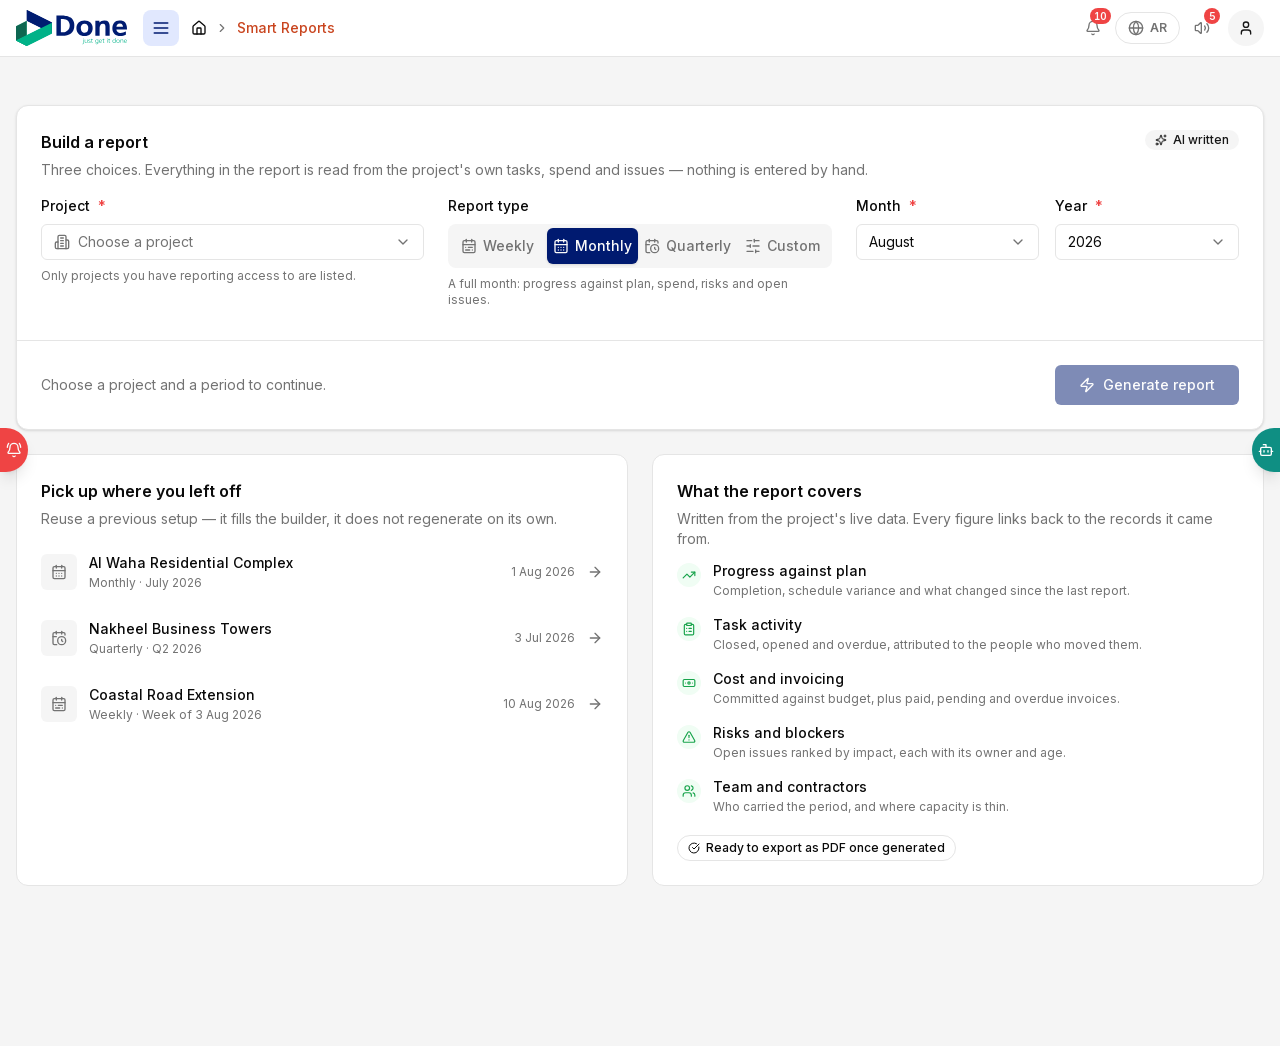
==== index.html @ d31272e7 "Add Done Smart Reports static module Exported Next.js build of the standalone Smart Reports module (" ====
<!DOCTYPE html><!--UDjYX8qsxbyGOWkolAFdy--><html lang="en" dir="ltr" style="color-scheme:light" class="__variable_8b3a0b __variable_92a6d2"><head><meta charSet="utf-8"/><meta name="viewport" content="width=device-width, initial-scale=1"/><link rel="preload" as="image" href="./done-logo.svg"/><link rel="preload" as="image" href="./done-mark.svg"/><link rel="stylesheet" href="./_next/static/css/fb68a0e71ca812a6.css" data-precedence="next"/><link rel="preload" as="script" fetchPriority="low" href="./_next/static/chunks/webpack-becbc79545657acb.js"/><script src="./_next/static/chunks/4bd1b696-409494caf8c83275.js" async=""></script><script src="./_next/static/chunks/255-532b81a77ebef5cf.js" async=""></script><script src="./_next/static/chunks/main-app-0456eb5543ad316e.js" async=""></script><script src="./_next/static/chunks/777-2709428eed901d24.js" async=""></script><script src="./_next/static/chunks/435-27dcd6af93fe6381.js" async=""></script><script src="./_next/static/chunks/app/layout-7cfe9a9ecd734bf3.js" async=""></script><script src="./_next/static/chunks/215-1aea8ae9fabe208a.js" async=""></script><script src="./_next/static/chunks/app/page-2e00536bfcd068fb.js" async=""></script><title>Done Smart Reports</title><meta name="description" content="Project reporting built on the INetworkME design system — bilingual EN/AR."/><script src="./_next/static/chunks/polyfills-42372ed130431b0a.js" noModule=""></script></head><body><div hidden=""><!--$--><!--/$--></div><div class="min-h-dvh bg-page"><header data-slot="top-bar" class="sticky top-0 z-40 border-b border-border bg-background"><div class="flex h-14 items-center gap-3 px-4"><span class="flex shrink-0 items-center"><img src="./done-logo.svg" alt="DONE — just get it done" width="155" height="51" class="hidden h-9 w-auto sm:block"/><img src="./done-mark.svg" alt="DONE" width="50" height="51" class="h-9 w-auto sm:hidden"/></span><button data-slot="button" class="inline-flex shrink-0 items-center justify-center whitespace-nowrap text-sm font-medium transition-colors duration-fast ease-standard outline-none focus-visible:ring-[3px] focus-visible:ring-ring-subtle disabled:pointer-events-none disabled:opacity-50 aria-invalid:ring-destructive-ring aria-invalid:border-destructive [&amp;_svg]:pointer-events-none [&amp;_svg]:shrink-0 size-9 ms-1 rounded-lg bg-primary-subtle text-primary-accent hover:bg-primary-subtle hover:text-primary-accent [&amp;_svg]:size-5" aria-label="Open navigation"><svg xmlns="http://www.w3.org/2000/svg" width="24" height="24" viewBox="0 0 24 24" fill="none" stroke="currentColor" stroke-width="2" stroke-linecap="round" stroke-linejoin="round" class="lucide lucide-menu" aria-hidden="true"><path d="M4 12h16"></path><path d="M4 18h16"></path><path d="M4 6h16"></path></svg></button><nav data-slot="breadcrumb" aria-label="breadcrumb" class="min-w-0"><ol data-slot="breadcrumb-list" class="flex items-center gap-2 text-sm leading-5 break-words flex-nowrap"><li data-slot="breadcrumb-item" class="inline-flex items-center gap-2"><a data-slot="breadcrumb-link" class="transition-colors duration-fast ease-standard hover:underline flex items-center text-foreground" href="/" aria-label="Home"><svg xmlns="http://www.w3.org/2000/svg" width="24" height="24" viewBox="0 0 24 24" fill="none" stroke="currentColor" stroke-width="2" stroke-linecap="round" stroke-linejoin="round" class="lucide lucide-house size-4" aria-hidden="true"><path d="M15 21v-8a1 1 0 0 0-1-1h-4a1 1 0 0 0-1 1v8"></path><path d="M3 10a2 2 0 0 1 .709-1.528l7-5.999a2 2 0 0 1 2.582 0l7 5.999A2 2 0 0 1 21 10v9a2 2 0 0 1-2 2H5a2 2 0 0 1-2-2z"></path></svg></a></li><li data-slot="breadcrumb-separator" role="presentation" aria-hidden="true" class="text-muted-foreground [&amp;&gt;svg]:size-3.5"><svg xmlns="http://www.w3.org/2000/svg" width="24" height="24" viewBox="0 0 24 24" fill="none" stroke="currentColor" stroke-width="2" stroke-linecap="round" stroke-linejoin="round" class="lucide lucide-chevron-right rtl:rotate-180" aria-hidden="true"><path d="m9 18 6-6-6-6"></path></svg></li><li data-slot="breadcrumb-item" class="inline-flex items-center gap-2"><span data-slot="breadcrumb-page" role="link" aria-disabled="true" aria-current="page" class="font-medium truncate text-brand-accent">Smart Reports</span></li></ol></nav><div class="ms-auto flex items-center gap-1"><button data-slot="button" class="inline-flex shrink-0 items-center justify-center whitespace-nowrap text-sm font-medium transition-colors duration-fast ease-standard outline-none focus-visible:ring-[3px] focus-visible:ring-ring-subtle disabled:pointer-events-none disabled:opacity-50 aria-invalid:ring-destructive-ring aria-invalid:border-destructive [&amp;_svg]:pointer-events-none [&amp;_svg]:size-4 [&amp;_svg]:shrink-0 hover:bg-accent size-9 rounded-full relative text-muted-foreground hover:text-foreground before:absolute before:left-1/2 before:top-1/2 before:size-11 before:-translate-x-1/2 before:-translate-y-1/2 before:content-[&#x27;&#x27;]" aria-label="Notifications (10)"><svg xmlns="http://www.w3.org/2000/svg" width="24" height="24" viewBox="0 0 24 24" fill="none" stroke="currentColor" stroke-width="2" stroke-linecap="round" stroke-linejoin="round" class="lucide lucide-bell" aria-hidden="true"><path d="M10.268 21a2 2 0 0 0 3.464 0"></path><path d="M3.262 15.326A1 1 0 0 0 4 17h16a1 1 0 0 0 .74-1.673C19.41 13.956 18 12.499 18 8A6 6 0 0 0 6 8c0 4.499-1.411 5.956-2.738 7.326"></path></svg><span aria-hidden="true" class="absolute -top-0.5 end-0 flex min-w-4 items-center justify-center rounded-full bg-destructive px-1 text-[10px] font-semibold leading-4 text-destructive-foreground tabular-nums">10</span></button><button data-slot="button" class="inline-flex shrink-0 items-center justify-center whitespace-nowrap text-sm font-medium transition-colors duration-fast ease-standard outline-none focus-visible:ring-[3px] focus-visible:ring-ring-subtle disabled:pointer-events-none disabled:opacity-50 aria-invalid:ring-destructive-ring aria-invalid:border-destructive [&amp;_svg]:pointer-events-none [&amp;_svg]:size-4 [&amp;_svg]:shrink-0 border border-input bg-background hover:bg-accent hover:text-accent-foreground h-8 px-3 rounded-full gap-1.5 text-muted-foreground" aria-label="Switch language to Arabic"><svg xmlns="http://www.w3.org/2000/svg" width="24" height="24" viewBox="0 0 24 24" fill="none" stroke="currentColor" stroke-width="2" stroke-linecap="round" stroke-linejoin="round" class="lucide lucide-globe" aria-hidden="true"><circle cx="12" cy="12" r="10"></circle><path d="M12 2a14.5 14.5 0 0 0 0 20 14.5 14.5 0 0 0 0-20"></path><path d="M2 12h20"></path></svg><span class="text-xs font-semibold">AR</span></button><button data-slot="button" class="inline-flex shrink-0 items-center justify-center whitespace-nowrap text-sm font-medium transition-colors duration-fast ease-standard outline-none focus-visible:ring-[3px] focus-visible:ring-ring-subtle disabled:pointer-events-none disabled:opacity-50 aria-invalid:ring-destructive-ring aria-invalid:border-destructive [&amp;_svg]:pointer-events-none [&amp;_svg]:size-4 [&amp;_svg]:shrink-0 hover:bg-accent size-9 rounded-full relative text-muted-foreground hover:text-foreground before:absolute before:left-1/2 before:top-1/2 before:size-11 before:-translate-x-1/2 before:-translate-y-1/2 before:content-[&#x27;&#x27;]" aria-label="Announcements (5)"><svg xmlns="http://www.w3.org/2000/svg" width="24" height="24" viewBox="0 0 24 24" fill="none" stroke="currentColor" stroke-width="2" stroke-linecap="round" stroke-linejoin="round" class="lucide lucide-volume2 lucide-volume-2" aria-hidden="true"><path d="M11 4.702a.705.705 0 0 0-1.203-.498L6.413 7.587A1.4 1.4 0 0 1 5.416 8H3a1 1 0 0 0-1 1v6a1 1 0 0 0 1 1h2.416a1.4 1.4 0 0 1 .997.413l3.383 3.384A.705.705 0 0 0 11 19.298z"></path><path d="M16 9a5 5 0 0 1 0 6"></path><path d="M19.364 18.364a9 9 0 0 0 0-12.728"></path></svg><span aria-hidden="true" class="absolute -top-0.5 end-0 flex min-w-4 items-center justify-center rounded-full bg-destructive px-1 text-[10px] font-semibold leading-4 text-destructive-foreground tabular-nums">5</span></button><button data-slot="button" class="inline-flex shrink-0 items-center justify-center whitespace-nowrap text-sm font-medium transition-colors duration-fast ease-standard outline-none focus-visible:ring-[3px] focus-visible:ring-ring-subtle disabled:pointer-events-none disabled:opacity-50 aria-invalid:ring-destructive-ring aria-invalid:border-destructive [&amp;_svg]:pointer-events-none [&amp;_svg]:size-4 [&amp;_svg]:shrink-0 hover:text-accent-foreground size-9 rounded-full relative ms-1 bg-secondary text-secondary-foreground hover:bg-secondary-hover before:absolute before:left-1/2 before:top-1/2 before:size-11 before:-translate-x-1/2 before:-translate-y-1/2 before:content-[&#x27;&#x27;]" aria-label="Account"><svg xmlns="http://www.w3.org/2000/svg" width="24" height="24" viewBox="0 0 24 24" fill="none" stroke="currentColor" stroke-width="2" stroke-linecap="round" stroke-linejoin="round" class="lucide lucide-user" aria-hidden="true"><path d="M19 21v-2a4 4 0 0 0-4-4H9a4 4 0 0 0-4 4v2"></path><circle cx="12" cy="7" r="4"></circle></svg></button></div></div></header><main class="pb-40 pt-8 md:pt-12"><div data-slot="container" class="container-page max-w-none flex flex-col gap-6 px-4"><div data-slot="card" data-padding="default" class="flex flex-col rounded-xl border border-border bg-card text-card-foreground shadow-sm"><div data-slot="card-header" class="flex flex-col p-6 gap-2 pb-4"><div class="flex flex-wrap items-start justify-between gap-3"><div class="flex flex-col gap-1.5"><div data-slot="card-title" class="text-base font-semibold leading-6">Build a report</div><div data-slot="card-description" class="text-sm leading-5 text-muted-foreground">Three choices. Everything in the report is read from the project&#x27;s own tasks, spend and issues — nothing is entered by hand.</div></div><span data-slot="badge" class="inline-flex w-fit shrink-0 items-center justify-center whitespace-nowrap rounded-full px-2.5 py-0.5 text-xs font-medium leading-4 transition-colors duration-fast ease-standard [&amp;_svg]:pointer-events-none [&amp;_svg]:size-3 [&amp;_svg]:shrink-0 bg-secondary text-secondary-foreground gap-1.5"><svg xmlns="http://www.w3.org/2000/svg" width="24" height="24" viewBox="0 0 24 24" fill="none" stroke="currentColor" stroke-width="2" stroke-linecap="round" stroke-linejoin="round" class="lucide lucide-sparkles" aria-hidden="true"><path d="M11.017 2.814a1 1 0 0 1 1.966 0l1.051 5.558a2 2 0 0 0 1.594 1.594l5.558 1.051a1 1 0 0 1 0 1.966l-5.558 1.051a2 2 0 0 0-1.594 1.594l-1.051 5.558a1 1 0 0 1-1.966 0l-1.051-5.558a2 2 0 0 0-1.594-1.594l-5.558-1.051a1 1 0 0 1 0-1.966l5.558-1.051a2 2 0 0 0 1.594-1.594z"></path><path d="M20 2v4"></path><path d="M22 4h-4"></path><circle cx="4" cy="20" r="2"></circle></svg>AI written</span></div></div><div data-slot="card-content" class="flex flex-col text-sm leading-5 px-6 pb-6 gap-6"><div class="grid items-start gap-6 xl:grid-cols-12"><div class="flex flex-col gap-2 xl:col-span-4"><label data-slot="label" class="inline-flex select-none items-center gap-2 text-sm font-medium leading-5 text-foreground group-data-[disabled=true]/field:opacity-50 peer-disabled:cursor-not-allowed peer-disabled:opacity-50">Project<span aria-hidden="true" class="text-destructive">*</span></label><button type="button" role="combobox" aria-expanded="false" aria-autocomplete="none" dir="ltr" data-state="closed" data-placeholder="" data-slot="select-trigger" data-size="default" class="flex w-full items-center justify-between gap-2 rounded-md border border-input bg-background px-3 text-sm text-foreground transition-colors duration-fast ease-standard h-9 data-[placeholder]:text-muted-foreground hover:border-ring outline-none focus-visible:border-ring-subtle focus-visible:ring-[3px] focus-visible:ring-ring-subtle aria-invalid:border-destructive aria-invalid:focus-visible:ring-destructive-ring disabled:cursor-not-allowed disabled:opacity-50 [&amp;&gt;span]:flex [&amp;&gt;span]:min-w-0 [&amp;&gt;span]:flex-1 [&amp;&gt;span]:items-center [&amp;&gt;span]:gap-2 [&amp;_svg]:pointer-events-none [&amp;_svg]:shrink-0 [&amp;_svg:not([class*=&#x27;size-&#x27;])]:size-4" aria-label="Project"><span style="pointer-events:none"><span class="flex items-center gap-2 text-muted-foreground"><svg xmlns="http://www.w3.org/2000/svg" width="24" height="24" viewBox="0 0 24 24" fill="none" stroke="currentColor" stroke-width="2" stroke-linecap="round" stroke-linejoin="round" class="lucide lucide-building2 lucide-building-2 size-4" aria-hidden="true"><path d="M6 22V4a2 2 0 0 1 2-2h8a2 2 0 0 1 2 2v18Z"></path><path d="M6 12H4a2 2 0 0 0-2 2v6a2 2 0 0 0 2 2h2"></path><path d="M18 9h2a2 2 0 0 1 2 2v9a2 2 0 0 1-2 2h-2"></path><path d="M10 6h4"></path><path d="M10 10h4"></path><path d="M10 14h4"></path><path d="M10 18h4"></path></svg>Choose a project</span></span><svg xmlns="http://www.w3.org/2000/svg" width="24" height="24" viewBox="0 0 24 24" fill="none" stroke="currentColor" stroke-width="2" stroke-linecap="round" stroke-linejoin="round" class="lucide lucide-chevron-down size-4 shrink-0 text-muted-foreground" aria-hidden="true"><path d="m6 9 6 6 6-6"></path></svg></button><select aria-hidden="true" tabindex="-1" style="position:absolute;border:0;width:1px;height:1px;padding:0;margin:-1px;overflow:hidden;clip:rect(0, 0, 0, 0);white-space:nowrap;word-wrap:normal"><option value="" selected=""></option></select><p class="text-xs leading-4 text-muted-foreground">Only projects you have reporting access to are listed.</p></div><div class="flex flex-col gap-2 xl:col-span-4"><label data-slot="label" class="inline-flex select-none items-center gap-2 text-sm font-medium leading-5 text-foreground group-data-[disabled=true]/field:opacity-50 peer-disabled:cursor-not-allowed peer-disabled:opacity-50">Report type</label><div dir="ltr" role="radiogroup" data-slot="toggle-group" data-variant="segmented" class="items-center gap-1 rounded-lg bg-muted p-1 grid w-full grid-cols-2 sm:flex" aria-label="Report type" tabindex="-1" style="outline:none"><button type="button" data-state="off" role="radio" aria-checked="false" data-slot="toggle-group-item" data-variant="segmented" class="inline-flex items-center justify-center gap-1.5 text-sm font-medium whitespace-nowrap transition-colors duration-fast ease-standard outline-none focus-visible:ring-[3px] focus-visible:ring-ring-subtle disabled:pointer-events-none disabled:opacity-50 [&amp;_svg]:pointer-events-none [&amp;_svg]:size-4 [&amp;_svg]:shrink-0 bg-transparent text-muted-foreground hover:bg-background hover:text-foreground data-[state=on]:bg-primary data-[state=on]:text-primary-foreground data-[state=on]:shadow-sm data-[state=on]:hover:bg-primary-hover h-9 min-w-10 px-3 focus:z-10 focus-visible:z-10 first:rounded-s-md last:rounded-e-md rounded-md flex-1" aria-label="Weekly" tabindex="-1" data-radix-collection-item=""><svg xmlns="http://www.w3.org/2000/svg" width="24" height="24" viewBox="0 0 24 24" fill="none" stroke="currentColor" stroke-width="2" stroke-linecap="round" stroke-linejoin="round" class="lucide lucide-calendar-range" aria-hidden="true"><rect width="18" height="18" x="3" y="4" rx="2"></rect><path d="M16 2v4"></path><path d="M3 10h18"></path><path d="M8 2v4"></path><path d="M17 14h-6"></path><path d="M13 18H7"></path><path d="M7 14h.01"></path><path d="M17 18h.01"></path></svg>Weekly</button><button type="button" data-state="on" role="radio" aria-checked="true" data-slot="toggle-group-item" data-variant="segmented" class="inline-flex items-center justify-center gap-1.5 text-sm font-medium whitespace-nowrap transition-colors duration-fast ease-standard outline-none focus-visible:ring-[3px] focus-visible:ring-ring-subtle disabled:pointer-events-none disabled:opacity-50 [&amp;_svg]:pointer-events-none [&amp;_svg]:size-4 [&amp;_svg]:shrink-0 bg-transparent text-muted-foreground hover:bg-background hover:text-foreground data-[state=on]:bg-primary data-[state=on]:text-primary-foreground data-[state=on]:shadow-sm data-[state=on]:hover:bg-primary-hover h-9 min-w-10 px-3 focus:z-10 focus-visible:z-10 first:rounded-s-md last:rounded-e-md rounded-md flex-1" aria-label="Monthly" tabindex="-1" data-radix-collection-item=""><svg xmlns="http://www.w3.org/2000/svg" width="24" height="24" viewBox="0 0 24 24" fill="none" stroke="currentColor" stroke-width="2" stroke-linecap="round" stroke-linejoin="round" class="lucide lucide-calendar-days" aria-hidden="true"><path d="M8 2v4"></path><path d="M16 2v4"></path><rect width="18" height="18" x="3" y="4" rx="2"></rect><path d="M3 10h18"></path><path d="M8 14h.01"></path><path d="M12 14h.01"></path><path d="M16 14h.01"></path><path d="M8 18h.01"></path><path d="M12 18h.01"></path><path d="M16 18h.01"></path></svg>Monthly</button><button type="button" data-state="off" role="radio" aria-checked="false" data-slot="toggle-group-item" data-variant="segmented" class="inline-flex items-center justify-center gap-1.5 text-sm font-medium whitespace-nowrap transition-colors duration-fast ease-standard outline-none focus-visible:ring-[3px] focus-visible:ring-ring-subtle disabled:pointer-events-none disabled:opacity-50 [&amp;_svg]:pointer-events-none [&amp;_svg]:size-4 [&amp;_svg]:shrink-0 bg-transparent text-muted-foreground hover:bg-background hover:text-foreground data-[state=on]:bg-primary data-[state=on]:text-primary-foreground data-[state=on]:shadow-sm data-[state=on]:hover:bg-primary-hover h-9 min-w-10 px-3 focus:z-10 focus-visible:z-10 first:rounded-s-md last:rounded-e-md rounded-md flex-1" aria-label="Quarterly" tabindex="-1" data-radix-collection-item=""><svg xmlns="http://www.w3.org/2000/svg" width="24" height="24" viewBox="0 0 24 24" fill="none" stroke="currentColor" stroke-width="2" stroke-linecap="round" stroke-linejoin="round" class="lucide lucide-calendar-clock" aria-hidden="true"><path d="M16 14v2.2l1.6 1"></path><path d="M16 2v4"></path><path d="M21 7.5V6a2 2 0 0 0-2-2H5a2 2 0 0 0-2 2v14a2 2 0 0 0 2 2h3.5"></path><path d="M3 10h5"></path><path d="M8 2v4"></path><circle cx="16" cy="16" r="6"></circle></svg>Quarterly</button><button type="button" data-state="off" role="radio" aria-checked="false" data-slot="toggle-group-item" data-variant="segmented" class="inline-flex items-center justify-center gap-1.5 text-sm font-medium whitespace-nowrap transition-colors duration-fast ease-standard outline-none focus-visible:ring-[3px] focus-visible:ring-ring-subtle disabled:pointer-events-none disabled:opacity-50 [&amp;_svg]:pointer-events-none [&amp;_svg]:size-4 [&amp;_svg]:shrink-0 bg-transparent text-muted-foreground hover:bg-background hover:text-foreground data-[state=on]:bg-primary data-[state=on]:text-primary-foreground data-[state=on]:shadow-sm data-[state=on]:hover:bg-primary-hover h-9 min-w-10 px-3 focus:z-10 focus-visible:z-10 first:rounded-s-md last:rounded-e-md rounded-md flex-1" aria-label="Custom" tabindex="-1" data-radix-collection-item=""><svg xmlns="http://www.w3.org/2000/svg" width="24" height="24" viewBox="0 0 24 24" fill="none" stroke="currentColor" stroke-width="2" stroke-linecap="round" stroke-linejoin="round" class="lucide lucide-sliders-horizontal" aria-hidden="true"><line x1="21" x2="14" y1="4" y2="4"></line><line x1="10" x2="3" y1="4" y2="4"></line><line x1="21" x2="12" y1="12" y2="12"></line><line x1="8" x2="3" y1="12" y2="12"></line><line x1="21" x2="16" y1="20" y2="20"></line><line x1="12" x2="3" y1="20" y2="20"></line><line x1="14" x2="14" y1="2" y2="6"></line><line x1="8" x2="8" y1="10" y2="14"></line><line x1="16" x2="16" y1="18" y2="22"></line></svg>Custom</button></div><p class="text-xs leading-4 text-muted-foreground">A full month: progress against plan, spend, risks and open issues.</p></div><div class="xl:col-span-4"><div class="grid gap-4 sm:grid-cols-2"><div class="flex flex-col gap-2"><label data-slot="label" class="inline-flex select-none items-center gap-2 text-sm font-medium leading-5 text-foreground group-data-[disabled=true]/field:opacity-50 peer-disabled:cursor-not-allowed peer-disabled:opacity-50">Month<span aria-hidden="true" class="text-destructive">*</span></label><button type="button" role="combobox" aria-expanded="false" aria-autocomplete="none" dir="ltr" data-state="closed" data-slot="select-trigger" data-size="default" class="flex w-full items-center justify-between gap-2 rounded-md border border-input bg-background px-3 text-sm text-foreground transition-colors duration-fast ease-standard h-9 data-[placeholder]:text-muted-foreground hover:border-ring outline-none focus-visible:border-ring-subtle focus-visible:ring-[3px] focus-visible:ring-ring-subtle aria-invalid:border-destructive aria-invalid:focus-visible:ring-destructive-ring disabled:cursor-not-allowed disabled:opacity-50 [&amp;&gt;span]:flex [&amp;&gt;span]:min-w-0 [&amp;&gt;span]:flex-1 [&amp;&gt;span]:items-center [&amp;&gt;span]:gap-2 [&amp;_svg]:pointer-events-none [&amp;_svg]:shrink-0 [&amp;_svg:not([class*=&#x27;size-&#x27;])]:size-4" aria-label="Month"><span style="pointer-events:none"></span><svg xmlns="http://www.w3.org/2000/svg" width="24" height="24" viewBox="0 0 24 24" fill="none" stroke="currentColor" stroke-width="2" stroke-linecap="round" stroke-linejoin="round" class="lucide lucide-chevron-down size-4 shrink-0 text-muted-foreground" aria-hidden="true"><path d="m6 9 6 6 6-6"></path></svg></button><select aria-hidden="true" tabindex="-1" style="position:absolute;border:0;width:1px;height:1px;padding:0;margin:-1px;overflow:hidden;clip:rect(0, 0, 0, 0);white-space:nowrap;word-wrap:normal"></select></div><div class="flex flex-col gap-2"><label data-slot="label" class="inline-flex select-none items-center gap-2 text-sm font-medium leading-5 text-foreground group-data-[disabled=true]/field:opacity-50 peer-disabled:cursor-not-allowed peer-disabled:opacity-50">Year<span aria-hidden="true" class="text-destructive">*</span></label><button type="button" role="combobox" aria-expanded="false" aria-autocomplete="none" dir="ltr" data-state="closed" data-slot="select-trigger" data-size="default" class="flex w-full items-center justify-between gap-2 rounded-md border border-input bg-background px-3 text-sm text-foreground transition-colors duration-fast ease-standard h-9 data-[placeholder]:text-muted-foreground hover:border-ring outline-none focus-visible:border-ring-subtle focus-visible:ring-[3px] focus-visible:ring-ring-subtle aria-invalid:border-destructive aria-invalid:focus-visible:ring-destructive-ring disabled:cursor-not-allowed disabled:opacity-50 [&amp;&gt;span]:flex [&amp;&gt;span]:min-w-0 [&amp;&gt;span]:flex-1 [&amp;&gt;span]:items-center [&amp;&gt;span]:gap-2 [&amp;_svg]:pointer-events-none [&amp;_svg]:shrink-0 [&amp;_svg:not([class*=&#x27;size-&#x27;])]:size-4" aria-label="Year"><span style="pointer-events:none"></span><svg xmlns="http://www.w3.org/2000/svg" width="24" height="24" viewBox="0 0 24 24" fill="none" stroke="currentColor" stroke-width="2" stroke-linecap="round" stroke-linejoin="round" class="lucide lucide-chevron-down size-4 shrink-0 text-muted-foreground" aria-hidden="true"><path d="m6 9 6 6 6-6"></path></svg></button><select aria-hidden="true" tabindex="-1" style="position:absolute;border:0;width:1px;height:1px;padding:0;margin:-1px;overflow:hidden;clip:rect(0, 0, 0, 0);white-space:nowrap;word-wrap:normal"></select></div></div></div></div></div><div data-slot="card-footer" class="flex items-center px-6 pb-6 mt-2 flex-wrap justify-between gap-3 border-t border-border pt-6"><p class="text-sm leading-5 text-muted-foreground">Choose a project and a period to continue.</p><button data-slot="button" class="inline-flex shrink-0 items-center justify-center whitespace-nowrap text-sm font-medium transition-colors duration-fast ease-standard outline-none focus-visible:ring-[3px] focus-visible:ring-ring-subtle disabled:pointer-events-none disabled:opacity-50 aria-invalid:ring-destructive-ring aria-invalid:border-destructive [&amp;_svg]:pointer-events-none [&amp;_svg]:size-4 [&amp;_svg]:shrink-0 bg-primary text-primary-foreground hover:bg-primary-hover h-10 gap-2 px-6 rounded-md" disabled=""><svg xmlns="http://www.w3.org/2000/svg" width="24" height="24" viewBox="0 0 24 24" fill="none" stroke="currentColor" stroke-width="2" stroke-linecap="round" stroke-linejoin="round" class="lucide lucide-zap" aria-hidden="true"><path d="M4 14a1 1 0 0 1-.78-1.63l9.9-10.2a.5.5 0 0 1 .86.46l-1.92 6.02A1 1 0 0 0 13 10h7a1 1 0 0 1 .78 1.63l-9.9 10.2a.5.5 0 0 1-.86-.46l1.92-6.02A1 1 0 0 0 11 14z"></path></svg>Generate report</button></div></div><div class="grid w-full gap-6 lg:grid-cols-2"><div data-slot="card" data-padding="default" class="flex flex-col rounded-xl border border-border bg-card text-card-foreground h-full"><div data-slot="card-header" class="flex flex-col gap-1.5 p-6 pb-3"><div data-slot="card-title" class="text-base font-semibold leading-6">Pick up where you left off</div><div data-slot="card-description" class="text-sm leading-5 text-muted-foreground">Reuse a previous setup — it fills the builder, it does not regenerate on its own.</div></div><div data-slot="card-content" class="flex flex-col text-sm leading-5 pb-6 gap-1 px-3"><button type="button" aria-label="Reuse the monthly report for Al Waha Residential Complex, July 2026" class="group flex w-full items-center gap-3 rounded-lg p-3 text-start transition-colors duration-fast ease-standard hover:bg-accent outline-none focus-visible:ring-[3px] focus-visible:ring-ring-subtle"><span class="flex size-9 shrink-0 items-center justify-center rounded-md bg-muted text-muted-foreground"><svg xmlns="http://www.w3.org/2000/svg" width="24" height="24" viewBox="0 0 24 24" fill="none" stroke="currentColor" stroke-width="2" stroke-linecap="round" stroke-linejoin="round" class="lucide lucide-calendar-days size-4" aria-hidden="true"><path d="M8 2v4"></path><path d="M16 2v4"></path><rect width="18" height="18" x="3" y="4" rx="2"></rect><path d="M3 10h18"></path><path d="M8 14h.01"></path><path d="M12 14h.01"></path><path d="M16 14h.01"></path><path d="M8 18h.01"></path><path d="M12 18h.01"></path><path d="M16 18h.01"></path></svg></span><span class="flex min-w-0 flex-1 flex-col gap-0.5"><span class="truncate text-sm font-medium leading-5 text-foreground">Al Waha Residential Complex</span><span class="truncate text-xs leading-4 text-muted-foreground">Monthly<!-- --> · <!-- -->July 2026</span></span><span class="hidden shrink-0 text-xs leading-4 text-muted-foreground sm:block">1 Aug 2026</span><svg xmlns="http://www.w3.org/2000/svg" width="24" height="24" viewBox="0 0 24 24" fill="none" stroke="currentColor" stroke-width="2" stroke-linecap="round" stroke-linejoin="round" class="lucide lucide-arrow-right size-4 shrink-0 text-muted-foreground rtl:rotate-180" aria-hidden="true"><path d="M5 12h14"></path><path d="m12 5 7 7-7 7"></path></svg></button><button type="button" aria-label="Reuse the quarterly report for Nakheel Business Towers, Q2 2026" class="group flex w-full items-center gap-3 rounded-lg p-3 text-start transition-colors duration-fast ease-standard hover:bg-accent outline-none focus-visible:ring-[3px] focus-visible:ring-ring-subtle"><span class="flex size-9 shrink-0 items-center justify-center rounded-md bg-muted text-muted-foreground"><svg xmlns="http://www.w3.org/2000/svg" width="24" height="24" viewBox="0 0 24 24" fill="none" stroke="currentColor" stroke-width="2" stroke-linecap="round" stroke-linejoin="round" class="lucide lucide-calendar-clock size-4" aria-hidden="true"><path d="M16 14v2.2l1.6 1"></path><path d="M16 2v4"></path><path d="M21 7.5V6a2 2 0 0 0-2-2H5a2 2 0 0 0-2 2v14a2 2 0 0 0 2 2h3.5"></path><path d="M3 10h5"></path><path d="M8 2v4"></path><circle cx="16" cy="16" r="6"></circle></svg></span><span class="flex min-w-0 flex-1 flex-col gap-0.5"><span class="truncate text-sm font-medium leading-5 text-foreground">Nakheel Business Towers</span><span class="truncate text-xs leading-4 text-muted-foreground">Quarterly<!-- --> · <!-- -->Q2 2026</span></span><span class="hidden shrink-0 text-xs leading-4 text-muted-foreground sm:block">3 Jul 2026</span><svg xmlns="http://www.w3.org/2000/svg" width="24" height="24" viewBox="0 0 24 24" fill="none" stroke="currentColor" stroke-width="2" stroke-linecap="round" stroke-linejoin="round" class="lucide lucide-arrow-right size-4 shrink-0 text-muted-foreground rtl:rotate-180" aria-hidden="true"><path d="M5 12h14"></path><path d="m12 5 7 7-7 7"></path></svg></button><button type="button" aria-label="Reuse the weekly report for Coastal Road Extension, Week of 3 Aug 2026" class="group flex w-full items-center gap-3 rounded-lg p-3 text-start transition-colors duration-fast ease-standard hover:bg-accent outline-none focus-visible:ring-[3px] focus-visible:ring-ring-subtle"><span class="flex size-9 shrink-0 items-center justify-center rounded-md bg-muted text-muted-foreground"><svg xmlns="http://www.w3.org/2000/svg" width="24" height="24" viewBox="0 0 24 24" fill="none" stroke="currentColor" stroke-width="2" stroke-linecap="round" stroke-linejoin="round" class="lucide lucide-calendar-range size-4" aria-hidden="true"><rect width="18" height="18" x="3" y="4" rx="2"></rect><path d="M16 2v4"></path><path d="M3 10h18"></path><path d="M8 2v4"></path><path d="M17 14h-6"></path><path d="M13 18H7"></path><path d="M7 14h.01"></path><path d="M17 18h.01"></path></svg></span><span class="flex min-w-0 flex-1 flex-col gap-0.5"><span class="truncate text-sm font-medium leading-5 text-foreground">Coastal Road Extension</span><span class="truncate text-xs leading-4 text-muted-foreground">Weekly<!-- --> · <!-- -->Week of 3 Aug 2026</span></span><span class="hidden shrink-0 text-xs leading-4 text-muted-foreground sm:block">10 Aug 2026</span><svg xmlns="http://www.w3.org/2000/svg" width="24" height="24" viewBox="0 0 24 24" fill="none" stroke="currentColor" stroke-width="2" stroke-linecap="round" stroke-linejoin="round" class="lucide lucide-arrow-right size-4 shrink-0 text-muted-foreground rtl:rotate-180" aria-hidden="true"><path d="M5 12h14"></path><path d="m12 5 7 7-7 7"></path></svg></button></div></div><div data-slot="card" data-padding="default" class="flex flex-col rounded-xl border border-border bg-card text-card-foreground h-full"><div data-slot="card-header" class="flex flex-col gap-1.5 p-6 pb-3"><div data-slot="card-title" class="text-base font-semibold leading-6">What the report covers</div><div data-slot="card-description" class="text-sm leading-5 text-muted-foreground">Written from the project&#x27;s live data. Every figure links back to the records it came from.</div></div><div data-slot="card-content" class="flex flex-col text-sm leading-5 px-6 pb-6 gap-4"><div class="flex items-start gap-3"><span class="mt-0.5 flex size-6 shrink-0 items-center justify-center rounded-full bg-success-subtle text-success-accent"><svg xmlns="http://www.w3.org/2000/svg" width="24" height="24" viewBox="0 0 24 24" fill="none" stroke="currentColor" stroke-width="2" stroke-linecap="round" stroke-linejoin="round" class="lucide lucide-trending-up size-3.5" aria-hidden="true"><path d="M16 7h6v6"></path><path d="m22 7-8.5 8.5-5-5L2 17"></path></svg></span><span class="flex min-w-0 flex-col gap-0.5"><span class="text-sm font-medium leading-5 text-foreground">Progress against plan</span><span class="text-xs leading-4 text-muted-foreground">Completion, schedule variance and what changed since the last report.</span></span></div><div class="flex items-start gap-3"><span class="mt-0.5 flex size-6 shrink-0 items-center justify-center rounded-full bg-success-subtle text-success-accent"><svg xmlns="http://www.w3.org/2000/svg" width="24" height="24" viewBox="0 0 24 24" fill="none" stroke="currentColor" stroke-width="2" stroke-linecap="round" stroke-linejoin="round" class="lucide lucide-clipboard-list size-3.5" aria-hidden="true"><rect width="8" height="4" x="8" y="2" rx="1" ry="1"></rect><path d="M16 4h2a2 2 0 0 1 2 2v14a2 2 0 0 1-2 2H6a2 2 0 0 1-2-2V6a2 2 0 0 1 2-2h2"></path><path d="M12 11h4"></path><path d="M12 16h4"></path><path d="M8 11h.01"></path><path d="M8 16h.01"></path></svg></span><span class="flex min-w-0 flex-col gap-0.5"><span class="text-sm font-medium leading-5 text-foreground">Task activity</span><span class="text-xs leading-4 text-muted-foreground">Closed, opened and overdue, attributed to the people who moved them.</span></span></div><div class="flex items-start gap-3"><span class="mt-0.5 flex size-6 shrink-0 items-center justify-center rounded-full bg-success-subtle text-success-accent"><svg xmlns="http://www.w3.org/2000/svg" width="24" height="24" viewBox="0 0 24 24" fill="none" stroke="currentColor" stroke-width="2" stroke-linecap="round" stroke-linejoin="round" class="lucide lucide-banknote size-3.5" aria-hidden="true"><rect width="20" height="12" x="2" y="6" rx="2"></rect><circle cx="12" cy="12" r="2"></circle><path d="M6 12h.01M18 12h.01"></path></svg></span><span class="flex min-w-0 flex-col gap-0.5"><span class="text-sm font-medium leading-5 text-foreground">Cost and invoicing</span><span class="text-xs leading-4 text-muted-foreground">Committed against budget, plus paid, pending and overdue invoices.</span></span></div><div class="flex items-start gap-3"><span class="mt-0.5 flex size-6 shrink-0 items-center justify-center rounded-full bg-success-subtle text-success-accent"><svg xmlns="http://www.w3.org/2000/svg" width="24" height="24" viewBox="0 0 24 24" fill="none" stroke="currentColor" stroke-width="2" stroke-linecap="round" stroke-linejoin="round" class="lucide lucide-triangle-alert size-3.5" aria-hidden="true"><path d="m21.73 18-8-14a2 2 0 0 0-3.48 0l-8 14A2 2 0 0 0 4 21h16a2 2 0 0 0 1.73-3"></path><path d="M12 9v4"></path><path d="M12 17h.01"></path></svg></span><span class="flex min-w-0 flex-col gap-0.5"><span class="text-sm font-medium leading-5 text-foreground">Risks and blockers</span><span class="text-xs leading-4 text-muted-foreground">Open issues ranked by impact, each with its owner and age.</span></span></div><div class="flex items-start gap-3"><span class="mt-0.5 flex size-6 shrink-0 items-center justify-center rounded-full bg-success-subtle text-success-accent"><svg xmlns="http://www.w3.org/2000/svg" width="24" height="24" viewBox="0 0 24 24" fill="none" stroke="currentColor" stroke-width="2" stroke-linecap="round" stroke-linejoin="round" class="lucide lucide-users size-3.5" aria-hidden="true"><path d="M16 21v-2a4 4 0 0 0-4-4H6a4 4 0 0 0-4 4v2"></path><path d="M16 3.128a4 4 0 0 1 0 7.744"></path><path d="M22 21v-2a4 4 0 0 0-3-3.87"></path><circle cx="9" cy="7" r="4"></circle></svg></span><span class="flex min-w-0 flex-col gap-0.5"><span class="text-sm font-medium leading-5 text-foreground">Team and contractors</span><span class="text-xs leading-4 text-muted-foreground">Who carried the period, and where capacity is thin.</span></span></div><span data-slot="badge" class="inline-flex w-fit shrink-0 items-center justify-center whitespace-nowrap rounded-full px-2.5 text-xs font-medium leading-4 transition-colors duration-fast ease-standard [&amp;_svg]:pointer-events-none [&amp;_svg]:size-3 [&amp;_svg]:shrink-0 border border-border text-foreground mt-1 gap-1.5 self-start py-1"><svg xmlns="http://www.w3.org/2000/svg" width="24" height="24" viewBox="0 0 24 24" fill="none" stroke="currentColor" stroke-width="2" stroke-linecap="round" stroke-linejoin="round" class="lucide lucide-circle-check-big" aria-hidden="true"><path d="M21.801 10A10 10 0 1 1 17 3.335"></path><path d="m9 11 3 3L22 4"></path></svg>Ready to export as PDF once generated</span></div></div></div></div></main><div data-slot="floating-actions" class="pointer-events-none fixed inset-x-0 top-1/2 z-50 flex -translate-y-1/2 items-center justify-between"><button data-slot="button" class="inline-flex shrink-0 items-center justify-center whitespace-nowrap text-sm font-medium transition-colors duration-fast ease-standard outline-none focus-visible:ring-[3px] disabled:pointer-events-none disabled:opacity-50 aria-invalid:ring-destructive-ring aria-invalid:border-destructive [&amp;_svg]:pointer-events-none [&amp;_svg]:shrink-0 size-9 pointer-events-auto relative h-11 w-7 rounded-none rounded-e-full bg-destructive text-destructive-foreground shadow-lg hover:bg-destructive-hover focus-visible:ring-destructive-ring before:absolute before:left-1/2 before:top-1/2 before:size-11 before:-translate-x-1/2 before:-translate-y-1/2 before:content-[&#x27;&#x27;] [&amp;_svg]:size-4" aria-label="Alerts (3)"><svg xmlns="http://www.w3.org/2000/svg" width="24" height="24" viewBox="0 0 24 24" fill="none" stroke="currentColor" stroke-width="2" stroke-linecap="round" stroke-linejoin="round" class="lucide lucide-bell-ring" aria-hidden="true"><path d="M10.268 21a2 2 0 0 0 3.464 0"></path><path d="M22 8c0-2.3-.8-4.3-2-6"></path><path d="M3.262 15.326A1 1 0 0 0 4 17h16a1 1 0 0 0 .74-1.673C19.41 13.956 18 12.499 18 8A6 6 0 0 0 6 8c0 4.499-1.411 5.956-2.738 7.326"></path><path d="M4 2C2.8 3.7 2 5.7 2 8"></path></svg></button><button data-slot="button" class="inline-flex shrink-0 items-center justify-center whitespace-nowrap text-sm font-medium transition-colors duration-fast ease-standard outline-none focus-visible:ring-[3px] focus-visible:ring-ring-subtle disabled:pointer-events-none disabled:opacity-50 aria-invalid:ring-destructive-ring aria-invalid:border-destructive [&amp;_svg]:pointer-events-none [&amp;_svg]:shrink-0 size-9 pointer-events-auto relative h-11 w-7 rounded-none rounded-s-full bg-brand-support text-brand-support-foreground shadow-lg hover:bg-brand-support-hover before:absolute before:left-1/2 before:top-1/2 before:size-11 before:-translate-x-1/2 before:-translate-y-1/2 before:content-[&#x27;&#x27;] [&amp;_svg]:size-4" aria-label="Open assistant"><svg xmlns="http://www.w3.org/2000/svg" width="24" height="24" viewBox="0 0 24 24" fill="none" stroke="currentColor" stroke-width="2" stroke-linecap="round" stroke-linejoin="round" class="lucide lucide-bot" aria-hidden="true"><path d="M12 8V4H8"></path><rect width="16" height="12" x="4" y="8" rx="2"></rect><path d="M2 14h2"></path><path d="M20 14h2"></path><path d="M15 13v2"></path><path d="M9 13v2"></path></svg></button></div></div><!--$--><!--/$--><section aria-label="Notifications alt+T" tabindex="-1" aria-live="polite" aria-relevant="additions text" aria-atomic="false" data-react-aria-top-layer="true"></section><script src="./_next/static/chunks/webpack-becbc79545657acb.js" id="_R_" async=""></script><script>(self.__next_f=self.__next_f||[]).push([0])</script><script>self.__next_f.push([1,"1:\"$Sreact.fragment\"\n2:I[51458,[\"777\",\"static/chunks/777-2709428eed901d24.js\",\"435\",\"static/chunks/435-27dcd6af93fe6381.js\",\"177\",\"static/chunks/app/layout-7cfe9a9ecd734bf3.js\"],\"ThemeProvider\"]\n3:I[9766,[],\"\"]\n4:I[98924,[],\"\"]\n5:I[4249,[\"777\",\"static/chunks/777-2709428eed901d24.js\",\"435\",\"static/chunks/435-27dcd6af93fe6381.js\",\"177\",\"static/chunks/app/layout-7cfe9a9ecd734bf3.js\"],\"Toaster\"]\n6:I[81959,[],\"ClientPageRoot\"]\n7:I[96780,[\"777\",\"static/chunks/777-2709428eed901d24.js\",\"215\",\"static/chunks/215-1aea8ae9fabe208a.js\",\"435\",\"static/chunks/435-27dcd6af93fe6381.js\",\"974\",\"static/chunks/app/page-2e00536bfcd068fb.js\"],\"default\"]\na:I[24431,[],\"OutletBoundary\"]\nc:I[15278,[],\"AsyncMetadataOutlet\"]\ne:I[24431,[],\"ViewportBoundary\"]\n10:I[24431,[],\"MetadataBoundary\"]\n11:\"$Sreact.suspense\"\n13:I[57150,[],\"\"]\n:HL[\"./_next/static/css/fb68a0e71ca812a6.css\",\"style\"]\n"])</script><script>self.__next_f.push([1,"0:{\"P\":null,\"b\":\"UDjYX8qsxbyGOWkolAFdy\",\"p\":\"\",\"c\":[\"\",\"\"],\"i\":false,\"f\":[[[\"\",{\"children\":[\"__PAGE__\",{}]},\"$undefined\",\"$undefined\",true],[\"\",[\"$\",\"$1\",\"c\",{\"children\":[[[\"$\",\"link\",\"0\",{\"rel\":\"stylesheet\",\"href\":\"./_next/static/css/fb68a0e71ca812a6.css\",\"precedence\":\"next\",\"crossOrigin\":\"$undefined\",\"nonce\":\"$undefined\"}]],[\"$\",\"html\",null,{\"lang\":\"en\",\"dir\":\"ltr\",\"style\":{\"colorScheme\":\"light\"},\"className\":\"__variable_8b3a0b __variable_92a6d2\",\"suppressHydrationWarning\":true,\"children\":[\"$\",\"body\",null,{\"children\":[\"$\",\"$L2\",null,{\"defaultScript\":\"latin\",\"children\":[[\"$\",\"$L3\",null,{\"parallelRouterKey\":\"children\",\"error\":\"$undefined\",\"errorStyles\":\"$undefined\",\"errorScripts\":\"$undefined\",\"template\":[\"$\",\"$L4\",null,{}],\"templateStyles\":\"$undefined\",\"templateScripts\":\"$undefined\",\"notFound\":[[[\"$\",\"title\",null,{\"children\":\"404: This page could not be found.\"}],[\"$\",\"div\",null,{\"style\":{\"fontFamily\":\"system-ui,\\\"Segoe UI\\\",Roboto,Helvetica,Arial,sans-serif,\\\"Apple Color Emoji\\\",\\\"Segoe UI Emoji\\\"\",\"height\":\"100vh\",\"textAlign\":\"center\",\"display\":\"flex\",\"flexDirection\":\"column\",\"alignItems\":\"center\",\"justifyContent\":\"center\"},\"children\":[\"$\",\"div\",null,{\"children\":[[\"$\",\"style\",null,{\"dangerouslySetInnerHTML\":{\"__html\":\"body{color:#000;background:#fff;margin:0}.next-error-h1{border-right:1px solid rgba(0,0,0,.3)}@media (prefers-color-scheme:dark){body{color:#fff;background:#000}.next-error-h1{border-right:1px solid rgba(255,255,255,.3)}}\"}}],[\"$\",\"h1\",null,{\"className\":\"next-error-h1\",\"style\":{\"display\":\"inline-block\",\"margin\":\"0 20px 0 0\",\"padding\":\"0 23px 0 0\",\"fontSize\":24,\"fontWeight\":500,\"verticalAlign\":\"top\",\"lineHeight\":\"49px\"},\"children\":404}],[\"$\",\"div\",null,{\"style\":{\"display\":\"inline-block\"},\"children\":[\"$\",\"h2\",null,{\"style\":{\"fontSize\":14,\"fontWeight\":400,\"lineHeight\":\"49px\",\"margin\":0},\"children\":\"This page could not be found.\"}]}]]}]}]],[]],\"forbidden\":\"$undefined\",\"unauthorized\":\"$undefined\"}],[\"$\",\"$L5\",null,{\"position\":\"bottom-center\"}]]}]}]}]]}],{\"children\":[\"__PAGE__\",[\"$\",\"$1\",\"c\",{\"children\":[[\"$\",\"$L6\",null,{\"Component\":\"$7\",\"searchParams\":{},\"params\":{},\"promises\":[\"$@8\",\"$@9\"]}],null,[\"$\",\"$La\",null,{\"children\":[\"$Lb\",[\"$\",\"$Lc\",null,{\"promise\":\"$@d\"}]]}]]}],{},null,false]},null,false],[\"$\",\"$1\",\"h\",{\"children\":[null,[[\"$\",\"$Le\",null,{\"children\":\"$Lf\"}],null],[\"$\",\"$L10\",null,{\"children\":[\"$\",\"div\",null,{\"hidden\":true,\"children\":[\"$\",\"$11\",null,{\"fallback\":null,\"children\":\"$L12\"}]}]}]]}],false]],\"m\":\"$undefined\",\"G\":[\"$13\",[]],\"s\":false,\"S\":true}\n"])</script><script>self.__next_f.push([1,"8:{}\n9:\"$0:f:0:1:2:children:1:props:children:0:props:params\"\n"])</script><script>self.__next_f.push([1,"f:[[\"$\",\"meta\",\"0\",{\"charSet\":\"utf-8\"}],[\"$\",\"meta\",\"1\",{\"name\":\"viewport\",\"content\":\"width=device-width, initial-scale=1\"}]]\nb:null\n"])</script><script>self.__next_f.push([1,"d:{\"metadata\":[[\"$\",\"title\",\"0\",{\"children\":\"Done Smart Reports\"}],[\"$\",\"meta\",\"1\",{\"name\":\"description\",\"content\":\"Project reporting built on the INetworkME design system — bilingual EN/AR.\"}]],\"error\":null,\"digest\":\"$undefined\"}\n"])</script><script>self.__next_f.push([1,"12:\"$d:metadata\"\n"])</script></body></html>
---- _next/static/css/fb68a0e71ca812a6.css ----
@font-face{font-family:Inter;font-style:normal;font-weight:400;font-display:swap;src:url(../../../_next/static/media/ba9851c3c22cd980-s.woff2) format("woff2");unicode-range:u+0460-052f,u+1c80-1c8a,u+20b4,u+2de0-2dff,u+a640-a69f,u+fe2e-fe2f}@font-face{font-family:Inter;font-style:normal;font-weight:400;font-display:swap;src:url(../../../_next/static/media/21350d82a1f187e9-s.woff2) format("woff2");unicode-range:u+0301,u+0400-045f,u+0490-0491,u+04b0-04b1,u+2116}@font-face{font-family:Inter;font-style:normal;font-weight:400;font-display:swap;src:url(../../../_next/static/media/c5fe6dc8356a8c31-s.woff2) format("woff2");unicode-range:u+1f??}@font-face{font-family:Inter;font-style:normal;font-weight:400;font-display:swap;src:url(../../../_next/static/media/19cfc7226ec3afaa-s.woff2) format("woff2");unicode-range:u+0370-0377,u+037a-037f,u+0384-038a,u+038c,u+038e-03a1,u+03a3-03ff}@font-face{font-family:Inter;font-style:normal;font-weight:400;font-display:swap;src:url(../../../_next/static/media/df0a9ae256c0569c-s.woff2) format("woff2");unicode-range:u+0102-0103,u+0110-0111,u+0128-0129,u+0168-0169,u+01a0-01a1,u+01af-01b0,u+0300-0301,u+0303-0304,u+0308-0309,u+0323,u+0329,u+1ea0-1ef9,u+20ab}@font-face{font-family:Inter;font-style:normal;font-weight:400;font-display:swap;src:url(../../../_next/static/media/8e9860b6e62d6359-s.woff2) format("woff2");unicode-range:u+0100-02ba,u+02bd-02c5,u+02c7-02cc,u+02ce-02d7,u+02dd-02ff,u+0304,u+0308,u+0329,u+1d00-1dbf,u+1e00-1e9f,u+1ef2-1eff,u+2020,u+20a0-20ab,u+20ad-20c0,u+2113,u+2c60-2c7f,u+a720-a7ff}@font-face{font-family:Inter;font-style:normal;font-weight:400;font-display:swap;src:url(../../../_next/static/media/e4af272ccee01ff0-s.p.woff2) format("woff2");unicode-range:u+00??,u+0131,u+0152-0153,u+02bb-02bc,u+02c6,u+02da,u+02dc,u+0304,u+0308,u+0329,u+2000-206f,u+20ac,u+2122,u+2191,u+2193,u+2212,u+2215,u+feff,u+fffd}@font-face{font-family:Inter;font-style:normal;font-weight:500;font-display:swap;src:url(../../../_next/static/media/ba9851c3c22cd980-s.woff2) format("woff2");unicode-range:u+0460-052f,u+1c80-1c8a,u+20b4,u+2de0-2dff,u+a640-a69f,u+fe2e-fe2f}@font-face{font-family:Inter;font-style:normal;font-weight:500;font-display:swap;src:url(../../../_next/static/media/21350d82a1f187e9-s.woff2) format("woff2");unicode-range:u+0301,u+0400-045f,u+0490-0491,u+04b0-04b1,u+2116}@font-face{font-family:Inter;font-style:normal;font-weight:500;font-display:swap;src:url(../../../_next/static/media/c5fe6dc8356a8c31-s.woff2) format("woff2");unicode-range:u+1f??}@font-face{font-family:Inter;font-style:normal;font-weight:500;font-display:swap;src:url(../../../_next/static/media/19cfc7226ec3afaa-s.woff2) format("woff2");unicode-range:u+0370-0377,u+037a-037f,u+0384-038a,u+038c,u+038e-03a1,u+03a3-03ff}@font-face{font-family:Inter;font-style:normal;font-weight:500;font-display:swap;src:url(../../../_next/static/media/df0a9ae256c0569c-s.woff2) format("woff2");unicode-range:u+0102-0103,u+0110-0111,u+0128-0129,u+0168-0169,u+01a0-01a1,u+01af-01b0,u+0300-0301,u+0303-0304,u+0308-0309,u+0323,u+0329,u+1ea0-1ef9,u+20ab}@font-face{font-family:Inter;font-style:normal;font-weight:500;font-display:swap;src:url(../../../_next/static/media/8e9860b6e62d6359-s.woff2) format("woff2");unicode-range:u+0100-02ba,u+02bd-02c5,u+02c7-02cc,u+02ce-02d7,u+02dd-02ff,u+0304,u+0308,u+0329,u+1d00-1dbf,u+1e00-1e9f,u+1ef2-1eff,u+2020,u+20a0-20ab,u+20ad-20c0,u+2113,u+2c60-2c7f,u+a720-a7ff}@font-face{font-family:Inter;font-style:normal;font-weight:500;font-display:swap;src:url(../../../_next/static/media/e4af272ccee01ff0-s.p.woff2) format("woff2");unicode-range:u+00??,u+0131,u+0152-0153,u+02bb-02bc,u+02c6,u+02da,u+02dc,u+0304,u+0308,u+0329,u+2000-206f,u+20ac,u+2122,u+2191,u+2193,u+2212,u+2215,u+feff,u+fffd}@font-face{font-family:Inter;font-style:normal;font-weight:600;font-display:swap;src:url(../../../_next/static/media/ba9851c3c22cd980-s.woff2) format("woff2");unicode-range:u+0460-052f,u+1c80-1c8a,u+20b4,u+2de0-2dff,u+a640-a69f,u+fe2e-fe2f}@font-face{font-family:Inter;font-style:normal;font-weight:600;font-display:swap;src:url(../../../_next/static/media/21350d82a1f187e9-s.woff2) format("woff2");unicode-range:u+0301,u+0400-045f,u+0490-0491,u+04b0-04b1,u+2116}@font-face{font-family:Inter;font-style:normal;font-weight:600;font-display:swap;src:url(../../../_next/static/media/c5fe6dc8356a8c31-s.woff2) format("woff2");unicode-range:u+1f??}@font-face{font-family:Inter;font-style:normal;font-weight:600;font-display:swap;src:url(../../../_next/static/media/19cfc7226ec3afaa-s.woff2) format("woff2");unicode-range:u+0370-0377,u+037a-037f,u+0384-038a,u+038c,u+038e-03a1,u+03a3-03ff}@font-face{font-family:Inter;font-style:normal;font-weight:600;font-display:swap;src:url(../../../_next/static/media/df0a9ae256c0569c-s.woff2) format("woff2");unicode-range:u+0102-0103,u+0110-0111,u+0128-0129,u+0168-0169,u+01a0-01a1,u+01af-01b0,u+0300-0301,u+0303-0304,u+0308-0309,u+0323,u+0329,u+1ea0-1ef9,u+20ab}@font-face{font-family:Inter;font-style:normal;font-weight:600;font-display:swap;src:url(../../../_next/static/media/8e9860b6e62d6359-s.woff2) format("woff2");unicode-range:u+0100-02ba,u+02bd-02c5,u+02c7-02cc,u+02ce-02d7,u+02dd-02ff,u+0304,u+0308,u+0329,u+1d00-1dbf,u+1e00-1e9f,u+1ef2-1eff,u+2020,u+20a0-20ab,u+20ad-20c0,u+2113,u+2c60-2c7f,u+a720-a7ff}@font-face{font-family:Inter;font-style:normal;font-weight:600;font-display:swap;src:url(../../../_next/static/media/e4af272ccee01ff0-s.p.woff2) format("woff2");unicode-range:u+00??,u+0131,u+0152-0153,u+02bb-02bc,u+02c6,u+02da,u+02dc,u+0304,u+0308,u+0329,u+2000-206f,u+20ac,u+2122,u+2191,u+2193,u+2212,u+2215,u+feff,u+fffd}@font-face{font-family:Inter;font-style:normal;font-weight:700;font-display:swap;src:url(../../../_next/static/media/ba9851c3c22cd980-s.woff2) format("woff2");unicode-range:u+0460-052f,u+1c80-1c8a,u+20b4,u+2de0-2dff,u+a640-a69f,u+fe2e-fe2f}@font-face{font-family:Inter;font-style:normal;font-weight:700;font-display:swap;src:url(../../../_next/static/media/21350d82a1f187e9-s.woff2) format("woff2");unicode-range:u+0301,u+0400-045f,u+0490-0491,u+04b0-04b1,u+2116}@font-face{font-family:Inter;font-style:normal;font-weight:700;font-display:swap;src:url(../../../_next/static/media/c5fe6dc8356a8c31-s.woff2) format("woff2");unicode-range:u+1f??}@font-face{font-family:Inter;font-style:normal;font-weight:700;font-display:swap;src:url(../../../_next/static/media/19cfc7226ec3afaa-s.woff2) format("woff2");unicode-range:u+0370-0377,u+037a-037f,u+0384-038a,u+038c,u+038e-03a1,u+03a3-03ff}@font-face{font-family:Inter;font-style:normal;font-weight:700;font-display:swap;src:url(../../../_next/static/media/df0a9ae256c0569c-s.woff2) format("woff2");unicode-range:u+0102-0103,u+0110-0111,u+0128-0129,u+0168-0169,u+01a0-01a1,u+01af-01b0,u+0300-0301,u+0303-0304,u+0308-0309,u+0323,u+0329,u+1ea0-1ef9,u+20ab}@font-face{font-family:Inter;font-style:normal;font-weight:700;font-display:swap;src:url(../../../_next/static/media/8e9860b6e62d6359-s.woff2) format("woff2");unicode-range:u+0100-02ba,u+02bd-02c5,u+02c7-02cc,u+02ce-02d7,u+02dd-02ff,u+0304,u+0308,u+0329,u+1d00-1dbf,u+1e00-1e9f,u+1ef2-1eff,u+2020,u+20a0-20ab,u+20ad-20c0,u+2113,u+2c60-2c7f,u+a720-a7ff}@font-face{font-family:Inter;font-style:normal;font-weight:700;font-display:swap;src:url(../../../_next/static/media/e4af272ccee01ff0-s.p.woff2) format("woff2");unicode-range:u+00??,u+0131,u+0152-0153,u+02bb-02bc,u+02c6,u+02da,u+02dc,u+0304,u+0308,u+0329,u+2000-206f,u+20ac,u+2122,u+2191,u+2193,u+2212,u+2215,u+feff,u+fffd}@font-face{font-family:Inter Fallback;src:local("Arial");ascent-override:90.44%;descent-override:22.52%;line-gap-override:0.00%;size-adjust:107.12%}.__className_8b3a0b{font-family:Inter,Inter Fallback;font-style:normal}.__variable_8b3a0b{--font-inter:"Inter","Inter Fallback"}@font-face{font-family:IBM Plex Sans Arabic;font-style:normal;font-weight:400;font-display:swap;src:url(../../../_next/static/media/9da48a48bf6500f8-s.p.woff2) format("woff2");unicode-range:u+06??,u+0750-077f,u+0870-088e,u+0890-0891,u+0897-08e1,u+08e3-08ff,u+200c-200e,u+2010-2011,u+204f,u+2e41,u+fb50-fdff,u+fe70-fe74,u+fe76-fefc,u+102e0-102fb,u+10e60-10e7e,u+10ec2-10ec4,u+10efc-10eff,u+1ee00-1ee03,u+1ee05-1ee1f,u+1ee21-1ee22,u+1ee24,u+1ee27,u+1ee29-1ee32,u+1ee34-1ee37,u+1ee39,u+1ee3b,u+1ee42,u+1ee47,u+1ee49,u+1ee4b,u+1ee4d-1ee4f,u+1ee51-1ee52,u+1ee54,u+1ee57,u+1ee59,u+1ee5b,u+1ee5d,u+1ee5f,u+1ee61-1ee62,u+1ee64,u+1ee67-1ee6a,u+1ee6c-1ee72,u+1ee74-1ee77,u+1ee79-1ee7c,u+1ee7e,u+1ee80-1ee89,u+1ee8b-1ee9b,u+1eea1-1eea3,u+1eea5-1eea9,u+1eeab-1eebb,u+1eef0-1eef1}@font-face{font-family:IBM Plex Sans Arabic;font-style:normal;font-weight:400;font-display:swap;src:url(../../../_next/static/media/9efac92d680e57b6-s.woff2) format("woff2");unicode-range:u+0460-052f,u+1c80-1c8a,u+20b4,u+2de0-2dff,u+a640-a69f,u+fe2e-fe2f}@font-face{font-family:IBM Plex Sans Arabic;font-style:normal;font-weight:400;font-display:swap;src:url(../../../_next/static/media/1323037a3e4ea9e8-s.woff2) format("woff2");unicode-range:u+0100-02ba,u+02bd-02c5,u+02c7-02cc,u+02ce-02d7,u+02dd-02ff,u+0304,u+0308,u+0329,u+1d00-1dbf,u+1e00-1e9f,u+1ef2-1eff,u+2020,u+20a0-20ab,u+20ad-20c0,u+2113,u+2c60-2c7f,u+a720-a7ff}@font-face{font-family:IBM Plex Sans Arabic;font-style:normal;font-weight:400;font-display:swap;src:url(../../../_next/static/media/17efc7caebbb6a73-s.woff2) format("woff2");unicode-range:u+00??,u+0131,u+0152-0153,u+02bb-02bc,u+02c6,u+02da,u+02dc,u+0304,u+0308,u+0329,u+2000-206f,u+20ac,u+2122,u+2191,u+2193,u+2212,u+2215,u+feff,u+fffd}@font-face{font-family:IBM Plex Sans Arabic;font-style:normal;font-weight:500;font-display:swap;src:url(../../../_next/static/media/f022b1629605b85c-s.p.woff2) format("woff2");unicode-range:u+06??,u+0750-077f,u+0870-088e,u+0890-0891,u+0897-08e1,u+08e3-08ff,u+200c-200e,u+2010-2011,u+204f,u+2e41,u+fb50-fdff,u+fe70-fe74,u+fe76-fefc,u+102e0-102fb,u+10e60-10e7e,u+10ec2-10ec4,u+10efc-10eff,u+1ee00-1ee03,u+1ee05-1ee1f,u+1ee21-1ee22,u+1ee24,u+1ee27,u+1ee29-1ee32,u+1ee34-1ee37,u+1ee39,u+1ee3b,u+1ee42,u+1ee47,u+1ee49,u+1ee4b,u+1ee4d-1ee4f,u+1ee51-1ee52,u+1ee54,u+1ee57,u+1ee59,u+1ee5b,u+1ee5d,u+1ee5f,u+1ee61-1ee62,u+1ee64,u+1ee67-1ee6a,u+1ee6c-1ee72,u+1ee74-1ee77,u+1ee79-1ee7c,u+1ee7e,u+1ee80-1ee89,u+1ee8b-1ee9b,u+1eea1-1eea3,u+1eea5-1eea9,u+1eeab-1eebb,u+1eef0-1eef1}@font-face{font-family:IBM Plex Sans Arabic;font-style:normal;font-weight:500;font-display:swap;src:url(../../../_next/static/media/18d6d756b83deaa1-s.woff2) format("woff2");unicode-range:u+0460-052f,u+1c80-1c8a,u+20b4,u+2de0-2dff,u+a640-a69f,u+fe2e-fe2f}@font-face{font-family:IBM Plex Sans Arabic;font-style:normal;font-weight:500;font-display:swap;src:url(../../../_next/static/media/101eb3c626c8a0e0-s.woff2) format("woff2");unicode-range:u+0100-02ba,u+02bd-02c5,u+02c7-02cc,u+02ce-02d7,u+02dd-02ff,u+0304,u+0308,u+0329,u+1d00-1dbf,u+1e00-1e9f,u+1ef2-1eff,u+2020,u+20a0-20ab,u+20ad-20c0,u+2113,u+2c60-2c7f,u+a720-a7ff}@font-face{font-family:IBM Plex Sans Arabic;font-style:normal;font-weight:500;font-display:swap;src:url(../../../_next/static/media/b729ad8c86c7d641-s.woff2) format("woff2");unicode-range:u+00??,u+0131,u+0152-0153,u+02bb-02bc,u+02c6,u+02da,u+02dc,u+0304,u+0308,u+0329,u+2000-206f,u+20ac,u+2122,u+2191,u+2193,u+2212,u+2215,u+feff,u+fffd}@font-face{font-family:IBM Plex Sans Arabic;font-style:normal;font-weight:600;font-display:swap;src:url(../../../_next/static/media/e4efb0298547fad0-s.p.woff2) format("woff2");unicode-range:u+06??,u+0750-077f,u+0870-088e,u+0890-0891,u+0897-08e1,u+08e3-08ff,u+200c-200e,u+2010-2011,u+204f,u+2e41,u+fb50-fdff,u+fe70-fe74,u+fe76-fefc,u+102e0-102fb,u+10e60-10e7e,u+10ec2-10ec4,u+10efc-10eff,u+1ee00-1ee03,u+1ee05-1ee1f,u+1ee21-1ee22,u+1ee24,u+1ee27,u+1ee29-1ee32,u+1ee34-1ee37,u+1ee39,u+1ee3b,u+1ee42,u+1ee47,u+1ee49,u+1ee4b,u+1ee4d-1ee4f,u+1ee51-1ee52,u+1ee54,u+1ee57,u+1ee59,u+1ee5b,u+1ee5d,u+1ee5f,u+1ee61-1ee62,u+1ee64,u+1ee67-1ee6a,u+1ee6c-1ee72,u+1ee74-1ee77,u+1ee79-1ee7c,u+1ee7e,u+1ee80-1ee89,u+1ee8b-1ee9b,u+1eea1-1eea3,u+1eea5-1eea9,u+1eeab-1eebb,u+1eef0-1eef1}@font-face{font-family:IBM Plex Sans Arabic;font-style:normal;font-weight:600;font-display:swap;src:url(../../../_next/static/media/c3d28d0a4af5320e-s.woff2) format("woff2");unicode-range:u+0460-052f,u+1c80-1c8a,u+20b4,u+2de0-2dff,u+a640-a69f,u+fe2e-fe2f}@font-face{font-family:IBM Plex Sans Arabic;font-style:normal;font-weight:600;font-display:swap;src:url(../../../_next/static/media/b096b166d47a2e73-s.woff2) format("woff2");unicode-range:u+0100-02ba,u+02bd-02c5,u+02c7-02cc,u+02ce-02d7,u+02dd-02ff,u+0304,u+0308,u+0329,u+1d00-1dbf,u+1e00-1e9f,u+1ef2-1eff,u+2020,u+20a0-20ab,u+20ad-20c0,u+2113,u+2c60-2c7f,u+a720-a7ff}@font-face{font-family:IBM Plex Sans Arabic;font-style:normal;font-weight:600;font-display:swap;src:url(../../../_next/static/media/79d9077e4fd7eddc-s.woff2) format("woff2");unicode-range:u+00??,u+0131,u+0152-0153,u+02bb-02bc,u+02c6,u+02da,u+02dc,u+0304,u+0308,u+0329,u+2000-206f,u+20ac,u+2122,u+2191,u+2193,u+2212,u+2215,u+feff,u+fffd}@font-face{font-family:IBM Plex Sans Arabic;font-style:normal;font-weight:700;font-display:swap;src:url(../../../_next/static/media/fb66eb17bf011c3b-s.p.woff2) format("woff2");unicode-range:u+06??,u+0750-077f,u+0870-088e,u+0890-0891,u+0897-08e1,u+08e3-08ff,u+200c-200e,u+2010-2011,u+204f,u+2e41,u+fb50-fdff,u+fe70-fe74,u+fe76-fefc,u+102e0-102fb,u+10e60-10e7e,u+10ec2-10ec4,u+10efc-10eff,u+1ee00-1ee03,u+1ee05-1ee1f,u+1ee21-1ee22,u+1ee24,u+1ee27,u+1ee29-1ee32,u+1ee34-1ee37,u+1ee39,u+1ee3b,u+1ee42,u+1ee47,u+1ee49,u+1ee4b,u+1ee4d-1ee4f,u+1ee51-1ee52,u+1ee54,u+1ee57,u+1ee59,u+1ee5b,u+1ee5d,u+1ee5f,u+1ee61-1ee62,u+1ee64,u+1ee67-1ee6a,u+1ee6c-1ee72,u+1ee74-1ee77,u+1ee79-1ee7c,u+1ee7e,u+1ee80-1ee89,u+1ee8b-1ee9b,u+1eea1-1eea3,u+1eea5-1eea9,u+1eeab-1eebb,u+1eef0-1eef1}@font-face{font-family:IBM Plex Sans Arabic;font-style:normal;font-weight:700;font-display:swap;src:url(../../../_next/static/media/3abc2a74bccacda0-s.woff2) format("woff2");unicode-range:u+0460-052f,u+1c80-1c8a,u+20b4,u+2de0-2dff,u+a640-a69f,u+fe2e-fe2f}@font-face{font-family:IBM Plex Sans Arabic;font-style:normal;font-weight:700;font-display:swap;src:url(../../../_next/static/media/20e170e88a69dd27-s.woff2) format("woff2");unicode-range:u+0100-02ba,u+02bd-02c5,u+02c7-02cc,u+02ce-02d7,u+02dd-02ff,u+0304,u+0308,u+0329,u+1d00-1dbf,u+1e00-1e9f,u+1ef2-1eff,u+2020,u+20a0-20ab,u+20ad-20c0,u+2113,u+2c60-2c7f,u+a720-a7ff}@font-face{font-family:IBM Plex Sans Arabic;font-style:normal;font-weight:700;font-display:swap;src:url(../../../_next/static/media/99dc19e540dbb87b-s.woff2) format("woff2");unicode-range:u+00??,u+0131,u+0152-0153,u+02bb-02bc,u+02c6,u+02da,u+02dc,u+0304,u+0308,u+0329,u+2000-206f,u+20ac,u+2122,u+2191,u+2193,u+2212,u+2215,u+feff,u+fffd}@font-face{font-family:IBM Plex Sans Arabic Fallback;src:local("Arial");ascent-override:107.25%;descent-override:41.02%;line-gap-override:0.00%;size-adjust:101.17%}.__className_92a6d2{font-family:IBM Plex Sans Arabic,IBM Plex Sans Arabic Fallback;font-style:normal}.__variable_92a6d2{--font-ibm-plex-arabic:"IBM Plex Sans Arabic","IBM Plex Sans Arabic Fallback"}

/*! tailwindcss v4.3.3 | MIT License | https://tailwindcss.com */@layer properties{@supports (((-webkit-hyphens:none)) and (not (margin-trim:inline))) or ((-moz-orient:inline) and (not (color:rgb(from red r g b)))){*,::backdrop,:after,:before{--tw-translate-x:0;--tw-translate-y:0;--tw-translate-z:0;--tw-rotate-x:initial;--tw-rotate-y:initial;--tw-rotate-z:initial;--tw-skew-x:initial;--tw-skew-y:initial;--tw-divide-y-reverse:0;--tw-border-style:solid;--tw-leading:initial;--tw-font-weight:initial;--tw-tracking:initial;--tw-ordinal:initial;--tw-slashed-zero:initial;--tw-numeric-figure:initial;--tw-numeric-spacing:initial;--tw-numeric-fraction:initial;--tw-shadow:0 0 #0000;--tw-shadow-color:initial;--tw-shadow-alpha:100%;--tw-inset-shadow:0 0 #0000;--tw-inset-shadow-color:initial;--tw-inset-shadow-alpha:100%;--tw-ring-color:initial;--tw-ring-shadow:0 0 #0000;--tw-inset-ring-color:initial;--tw-inset-ring-shadow:0 0 #0000;--tw-ring-inset:initial;--tw-ring-offset-width:0px;--tw-ring-offset-color:#fff;--tw-ring-offset-shadow:0 0 #0000;--tw-outline-style:solid;--tw-blur:initial;--tw-brightness:initial;--tw-contrast:initial;--tw-grayscale:initial;--tw-hue-rotate:initial;--tw-invert:initial;--tw-opacity:initial;--tw-saturate:initial;--tw-sepia:initial;--tw-drop-shadow:initial;--tw-drop-shadow-color:initial;--tw-drop-shadow-alpha:100%;--tw-drop-shadow-size:initial;--tw-duration:initial;--tw-ease:initial;--tw-content:"";--tw-scale-x:1;--tw-scale-y:1;--tw-scale-z:1;--tw-animation-delay:0s;--tw-animation-direction:normal;--tw-animation-duration:initial;--tw-animation-fill-mode:none;--tw-animation-iteration-count:1;--tw-enter-blur:0;--tw-enter-opacity:1;--tw-enter-rotate:0;--tw-enter-scale:1;--tw-enter-translate-x:0;--tw-enter-translate-y:0;--tw-exit-blur:0;--tw-exit-opacity:1;--tw-exit-rotate:0;--tw-exit-scale:1;--tw-exit-translate-x:0;--tw-exit-translate-y:0}}}@layer theme{:host,:root{--font-sans:var(--font-inter,"Inter"),ui-sans-serif,system-ui,-apple-system,"Segoe UI",sans-serif;--font-mono:ui-monospace,SFMono-Regular,Menlo,Monaco,Consolas,"Liberation Mono","Courier New",monospace;--color-red-50:oklch(97.1% .013 17.38);--color-red-100:oklch(93.6% .032 17.717);--color-red-200:oklch(88.5% .062 18.334);--color-red-300:oklch(80.8% .114 19.571);--color-red-400:oklch(70.4% .191 22.216);--color-red-500:oklch(63.7% .237 25.331);--color-red-600:oklch(57.7% .245 27.325);--color-red-700:oklch(50.5% .213 27.518);--color-red-800:oklch(44.4% .177 26.899);--color-red-900:oklch(39.6% .141 25.723);--color-red-950:oklch(25.8% .092 26.042);--color-orange-500:oklch(70.5% .213 47.604);--color-amber-50:oklch(98.7% .022 95.277);--color-amber-100:oklch(96.2% .059 95.617);--color-amber-200:oklch(92.4% .12 95.746);--color-amber-500:oklch(76.9% .188 70.08);--color-amber-600:oklch(66.6% .179 58.318);--color-amber-700:oklch(55.5% .163 48.998);--color-amber-900:oklch(41.4% .112 45.904);--color-amber-950:oklch(27.9% .077 45.635);--color-yellow-400:oklch(85.2% .199 91.936);--color-green-50:oklch(98.2% .018 155.826);--color-green-100:oklch(96.2% .044 156.743);--color-green-200:oklch(92.5% .084 155.995);--color-green-500:oklch(72.3% .219 149.579);--color-green-600:oklch(62.7% .194 149.214);--color-green-700:oklch(52.7% .154 150.069);--color-green-900:oklch(39.3% .095 152.535);--color-green-950:oklch(26.6% .065 152.934);--color-emerald-500:oklch(69.6% .17 162.48);--color-teal-500:oklch(70.4% .14 182.503);--color-blue-100:oklch(93.2% .032 255.585);--color-blue-500:oklch(62.3% .214 259.815);--color-blue-600:oklch(54.6% .245 262.881);--color-blue-900:oklch(37.9% .146 265.522);--color-indigo-600:oklch(51.1% .262 276.966);--color-purple-500:oklch(62.7% .265 303.9);--color-pink-600:oklch(59.2% .249 .584);--color-slate-800:oklch(27.9% .041 260.031);--color-neutral-50:oklch(98.5% 0 none);--color-neutral-100:oklch(97% 0 none);--color-neutral-200:oklch(92.2% 0 none);--color-neutral-300:oklch(87% 0 none);--color-neutral-400:oklch(70.8% 0 none);--color-neutral-500:oklch(55.6% 0 none);--color-neutral-600:oklch(43.9% 0 none);--color-neutral-700:oklch(37.1% 0 none);--color-neutral-800:oklch(26.9% 0 none);--color-neutral-900:oklch(20.5% 0 none);--color-neutral-950:oklch(14.5% 0 none);--color-black:#000;--color-white:#fff;--spacing:4px;--container-sm:24rem;--container-md:28rem;--container-lg:32rem;--container-xl:36rem;--container-2xl:42rem;--text-xs:12px;--text-xs--line-height:16px;--text-sm:14px;--text-sm--line-height:20px;--text-base:16px;--text-base--line-height:24px;--text-lg:18px;--text-lg--line-height:28px;--text-xl:20px;--text-xl--line-height:28px;--text-2xl:24px;--text-2xl--line-height:32px;--text-3xl:30px;--text-3xl--line-height:36px;--text-4xl:36px;--text-4xl--line-height:40px;--text-5xl:48px;--text-5xl--line-height:48px;--text-8xl:6rem;--text-8xl--line-height:1;--font-weight-normal:400;--font-weight-medium:500;--font-weight-semibold:600;--font-weight-bold:700;--tracking-wide:.025em;--tracking-widest:.1em;--radius-sm:4px;--radius-md:6px;--radius-lg:8px;--radius-xl:12px;--radius-2xl:16px;--radius-3xl:24px;--ease-out:cubic-bezier(0,0,.2,1);--animate-spin:spin 1s linear infinite;--animate-pulse:pulse 2s cubic-bezier(.4,0,.6,1) infinite;--aspect-video:16/9;--default-transition-duration:.15s;--default-transition-timing-function:cubic-bezier(.4,0,.2,1);--default-font-family:var(--font-sans);--default-mono-font-family:var(--font-mono);--font-arabic:var(--font-ibm-plex-arabic,"IBM Plex Sans Arabic"),var(--font-inter,"Inter"),ui-sans-serif,system-ui,sans-serif;--radius-none:0px;--radius-full:9999px;--container-page-sm:640px;--container-page-md:768px;--container-page-lg:1024px;--container-page-xl:1200px;--container-page-2xl:1400px;--ease-standard:cubic-bezier(.2,0,0,1)}}@layer base{*,::backdrop,:after,:before{box-sizing:border-box;border:0 solid;margin:0;padding:0}::file-selector-button{box-sizing:border-box;border:0 solid;margin:0;padding:0}:host,html{-webkit-text-size-adjust:100%;tab-size:4;line-height:1.5;font-family:var(--default-font-family,-apple-system,BlinkMacSystemFont,"Segoe UI",Roboto,"Helvetica Neue","Noto Sans",Arial,sans-serif,"Apple Color Emoji","Segoe UI Emoji","Segoe UI Symbol","Noto Color Emoji");font-feature-settings:var(--default-font-feature-settings,normal);font-variation-settings:var(--default-font-variation-settings,normal);-webkit-tap-highlight-color:transparent}hr{height:0;color:inherit;border-top-width:1px}abbr:where([title]){-webkit-text-decoration:underline dotted;text-decoration:underline dotted}h1,h2,h3,h4,h5,h6{font-size:inherit;font-weight:inherit}a{color:inherit;-webkit-text-decoration:inherit;text-decoration:inherit}b,strong{font-weight:bolder}code,kbd,pre,samp{font-family:var(--default-mono-font-family,ui-monospace,SFMono-Regular,Menlo,Monaco,Consolas,"Liberation Mono","Courier New",monospace);font-feature-settings:var(--default-mono-font-feature-settings,normal);font-variation-settings:var(--default-mono-font-variation-settings,normal);font-size:1em}small{font-size:80%}sub,sup{vertical-align:baseline;font-size:75%;line-height:0;position:relative}sub{bottom:-.25em}sup{top:-.5em}table{text-indent:0;border-color:inherit;border-collapse:collapse}:-moz-focusring:where(:not(iframe)){outline:auto}progress{vertical-align:baseline}summary{display:list-item}menu,ol,ul{list-style:none}audio,canvas,embed,iframe,img,object,svg,video{vertical-align:middle;display:block}img,video{max-width:100%;height:auto}button,input,optgroup,select,textarea{font:inherit;font-feature-settings:inherit;font-variation-settings:inherit;letter-spacing:inherit;color:inherit;opacity:1;background-color:#0000;border-radius:0}::file-selector-button{font:inherit;font-feature-settings:inherit;font-variation-settings:inherit;letter-spacing:inherit;color:inherit;opacity:1;background-color:#0000;border-radius:0}:where(select:is([multiple],[size])) optgroup{font-weight:bolder}:where(select:is([multiple],[size])) optgroup option{padding-inline-start:20px}::file-selector-button{margin-inline-end:4px}::placeholder{opacity:1}@supports (not ((-webkit-appearance:-apple-pay-button))) or (contain-intrinsic-size:1px){::placeholder{color:currentColor}@supports (color:color-mix(in lab,red,red)){::placeholder{color:color-mix(in oklab,currentcolor 50%,transparent)}}}textarea{resize:vertical}::-webkit-search-decoration{-webkit-appearance:none}::-webkit-date-and-time-value{min-height:1lh;text-align:inherit}::-webkit-datetime-edit{display:inline-flex}::-webkit-datetime-edit-fields-wrapper{padding:0}::-webkit-datetime-edit,::-webkit-datetime-edit-year-field{padding-block:0}::-webkit-datetime-edit-day-field,::-webkit-datetime-edit-month-field{padding-block:0}::-webkit-datetime-edit-hour-field,::-webkit-datetime-edit-minute-field{padding-block:0}::-webkit-datetime-edit-millisecond-field,::-webkit-datetime-edit-second-field{padding-block:0}::-webkit-datetime-edit-meridiem-field{padding-block:0}::-webkit-calendar-picker-indicator{line-height:1}:-moz-ui-invalid{box-shadow:none}button,input:where([type=button],[type=reset],[type=submit]){appearance:button}::file-selector-button{appearance:button}::-webkit-inner-spin-button,::-webkit-outer-spin-button{height:auto}[hidden]:where(:not([hidden=until-found])){display:none!important}*{border-color:var(--border);outline-color:var(--ring)}@supports (color:color-mix(in lab,red,red)){*{outline-color:color-mix(in oklab,var(--ring) 50%,transparent)}}html{-webkit-text-size-adjust:100%}body{background-color:var(--background);font-family:var(--font-sans);color:var(--foreground);font-feature-settings:"cv11","ss01";-webkit-font-smoothing:antialiased}:lang(ar),[dir=rtl] body{font-family:var(--font-arabic)}:focus-visible:not([data-slot]){outline-style:var(--tw-outline-style);outline-offset:2px;outline-width:2px;outline-color:var(--ring)}@media (prefers-reduced-motion:reduce){*,:after,:before{scroll-behavior:auto!important;transition-duration:.01ms!important;animation-duration:.01ms!important;animation-iteration-count:1!important}}}@layer components;@layer utilities{.pointer-events-auto{pointer-events:auto}.pointer-events-none{pointer-events:none}.invisible{visibility:hidden}.visible{visibility:visible}.sr-only{clip-path:inset(50%);white-space:nowrap;border-width:0;width:1px;height:1px;margin:-1px;padding:0;overflow:hidden}.absolute,.sr-only{position:absolute}.fixed{position:fixed}.relative{position:relative}.static{position:static}.sticky{position:sticky}.inset-0{inset:0}.inset-x-0{inset-inline:0}.inset-x-3{inset-inline:calc(var(--spacing) * 3)}.inset-y-0{inset-block:0}.-start-12{inset-inline-start:calc(var(--spacing) * -12)}.start-0{inset-inline-start:calc(var(--spacing) * 0)}.start-1{inset-inline-start:calc(var(--spacing) * 1)}.start-1\/2{inset-inline-start:50%}.start-2{inset-inline-start:calc(var(--spacing) * 2)}.-end-12{inset-inline-end:calc(var(--spacing) * -12)}.end-0{inset-inline-end:calc(var(--spacing) * 0)}.end-1{inset-inline-end:calc(var(--spacing) * 1)}.end-2{inset-inline-end:calc(var(--spacing) * 2)}.end-4{inset-inline-end:calc(var(--spacing) * 4)}.-top-0\.5{top:calc(var(--spacing) * -.5)}.-top-12{top:calc(var(--spacing) * -12)}.top-0{top:0}.top-1{top:var(--spacing)}.top-1\/2{top:50%}.top-3{top:calc(var(--spacing) * 3)}.top-4{top:calc(var(--spacing) * 4)}.top-full{top:100%}.top-px{top:1px}.-bottom-12{bottom:calc(var(--spacing) * -12)}.bottom-0{bottom:0}.bottom-full{bottom:100%}.isolate{isolation:isolate}.z-1{z-index:1}.z-10{z-index:10}.z-40{z-index:40}.z-50{z-index:50}.container{width:100%}@media (min-width:640px){.container{max-width:640px}}@media (min-width:768px){.container{max-width:768px}}@media (min-width:1024px){.container{max-width:1024px}}@media (min-width:1280px){.container{max-width:1280px}}@media (min-width:1536px){.container{max-width:1536px}}.container-page{width:100%;max-width:var(--container-page-xl);padding-inline:var(--grid-margin);margin-inline:auto}.-mx-1{margin-inline:calc(var(--spacing) * -1)}.-mx-2{margin-inline:calc(var(--spacing) * -2)}.mx-auto{margin-inline:auto}.my-1{margin-block:var(--spacing)}.my-5{margin-block:calc(var(--spacing) * 5)}.-ms-2{margin-inline-start:calc(var(--spacing) * -2)}.-ms-4{margin-inline-start:calc(var(--spacing) * -4)}.ms-1{margin-inline-start:var(--spacing)}.ms-auto{margin-inline-start:auto}.-mt-1{margin-top:calc(var(--spacing) * -1)}.-mt-2{margin-top:calc(var(--spacing) * -2)}.-mt-4{margin-top:calc(var(--spacing) * -4)}.mt-0\.5{margin-top:calc(var(--spacing) * .5)}.mt-1{margin-top:var(--spacing)}.mt-1\.5{margin-top:calc(var(--spacing) * 1.5)}.mt-2{margin-top:calc(var(--spacing) * 2)}.mt-4{margin-top:calc(var(--spacing) * 4)}.mt-6{margin-top:calc(var(--spacing) * 6)}.mt-8{margin-top:calc(var(--spacing) * 8)}.mt-px{margin-top:1px}.mb-2{margin-bottom:calc(var(--spacing) * 2)}.mb-3{margin-bottom:calc(var(--spacing) * 3)}.mb-4{margin-bottom:calc(var(--spacing) * 4)}.mb-6{margin-bottom:calc(var(--spacing) * 6)}.mb-8{margin-bottom:calc(var(--spacing) * 8)}.mb-10{margin-bottom:calc(var(--spacing) * 10)}.grid-page{grid-template-columns:repeat(var(--grid-columns),minmax(0,1fr));gap:var(--grid-gutter);display:grid}.block{display:block}.flex{display:flex}.grid{display:grid}.hidden{display:none}.inline{display:inline}.inline-flex{display:inline-flex}.table{display:table}.table-caption{display:table-caption}.table-cell{display:table-cell}.table-row{display:table-row}.field-sizing-content{field-sizing:content}.aspect-auto{aspect-ratio:auto}.aspect-square{aspect-ratio:1}.aspect-video{aspect-ratio:var(--aspect-video)}.size-1\.5{width:calc(var(--spacing) * 1.5);height:calc(var(--spacing) * 1.5)}.size-2{width:calc(var(--spacing) * 2);height:calc(var(--spacing) * 2)}.size-2\.5{width:calc(var(--spacing) * 2.5);height:calc(var(--spacing) * 2.5)}.size-3{width:calc(var(--spacing) * 3);height:calc(var(--spacing) * 3)}.size-3\.5{width:calc(var(--spacing) * 3.5);height:calc(var(--spacing) * 3.5)}.size-4{width:calc(var(--spacing) * 4);height:calc(var(--spacing) * 4)}.size-5{width:calc(var(--spacing) * 5);height:calc(var(--spacing) * 5)}.size-6{width:calc(var(--spacing) * 6);height:calc(var(--spacing) * 6)}.size-7{width:calc(var(--spacing) * 7);height:calc(var(--spacing) * 7)}.size-8{width:calc(var(--spacing) * 8);height:calc(var(--spacing) * 8)}.size-9{width:calc(var(--spacing) * 9);height:calc(var(--spacing) * 9)}.size-10{width:calc(var(--spacing) * 10);height:calc(var(--spacing) * 10)}.size-14{width:calc(var(--spacing) * 14);height:calc(var(--spacing) * 14)}.size-16{width:calc(var(--spacing) * 16);height:calc(var(--spacing) * 16)}.size-full{width:100%;height:100%}.h-\(--radix-select-trigger-height\){height:var(--radix-select-trigger-height)}.h-1{height:var(--spacing)}.h-2{height:calc(var(--spacing) * 2)}.h-2\.5{height:calc(var(--spacing) * 2.5)}.h-3{height:calc(var(--spacing) * 3)}.h-4{height:calc(var(--spacing) * 4)}.h-5{height:calc(var(--spacing) * 5)}.h-8{height:calc(var(--spacing) * 8)}.h-8\.5{height:calc(var(--spacing) * 8.5)}.h-9{height:calc(var(--spacing) * 9)}.h-10{height:calc(var(--spacing) * 10)}.h-11{height:calc(var(--spacing) * 11)}.h-12{height:calc(var(--spacing) * 12)}.h-14{height:calc(var(--spacing) * 14)}.h-16{height:calc(var(--spacing) * 16)}.h-20{height:calc(var(--spacing) * 20)}.h-24{height:calc(var(--spacing) * 24)}.h-28{height:calc(var(--spacing) * 28)}.h-44{height:calc(var(--spacing) * 44)}.h-auto{height:auto}.h-full{height:100%}.h-px{height:1px}.max-h-\(--radix-dropdown-menu-content-available-height\){max-height:var(--radix-dropdown-menu-content-available-height)}.max-h-\(--radix-select-content-available-height\){max-height:var(--radix-select-content-available-height)}.max-h-56{max-height:calc(var(--spacing) * 56)}.max-h-72{max-height:calc(var(--spacing) * 72)}.max-h-80{max-height:calc(var(--spacing) * 80)}.min-h-0{min-height:0}.min-h-20{min-height:calc(var(--spacing) * 20)}.min-h-56{min-height:calc(var(--spacing) * 56)}.min-h-dvh{min-height:100dvh}.w-1\/2{width:50%}.w-2{width:calc(var(--spacing) * 2)}.w-3{width:calc(var(--spacing) * 3)}.w-5{width:calc(var(--spacing) * 5)}.w-7{width:calc(var(--spacing) * 7)}.w-9{width:calc(var(--spacing) * 9)}.w-12{width:calc(var(--spacing) * 12)}.w-14{width:calc(var(--spacing) * 14)}.w-16{width:calc(var(--spacing) * 16)}.w-20{width:calc(var(--spacing) * 20)}.w-24{width:calc(var(--spacing) * 24)}.w-28{width:calc(var(--spacing) * 28)}.w-45{width:calc(var(--spacing) * 45)}.w-52{width:calc(var(--spacing) * 52)}.w-56{width:calc(var(--spacing) * 56)}.w-64{width:calc(var(--spacing) * 64)}.w-72{width:calc(var(--spacing) * 72)}.w-\[calc\(100\%-2rem\)\]{width:calc(100% - 2rem)}.w-auto{width:auto}.w-fit{width:fit-content}.w-full{width:100%}.w-max{width:max-content}.w-px{width:1px}.max-w-64{max-width:calc(var(--spacing) * 64)}.max-w-85{max-width:calc(var(--spacing) * 85)}.max-w-105{max-width:calc(var(--spacing) * 105)}.max-w-\[85\%\]{max-width:85%}.max-w-\[92\%\]{max-width:92%}.max-w-max{max-width:max-content}.max-w-none{max-width:none}.max-w-page-2xl{max-width:var(--container-page-2xl)}.max-w-page-lg{max-width:var(--container-page-lg)}.max-w-page-md{max-width:var(--container-page-md)}.max-w-page-sm{max-width:var(--container-page-sm)}.max-w-page-xl{max-width:var(--container-page-xl)}.max-w-sm{max-width:var(--container-sm)}.min-w-\(--radix-select-trigger-width\){min-width:var(--radix-select-trigger-width)}.min-w-0{min-width:0}.min-w-4{min-width:calc(var(--spacing) * 4)}.min-w-8{min-width:calc(var(--spacing) * 8)}.min-w-9{min-width:calc(var(--spacing) * 9)}.min-w-10{min-width:calc(var(--spacing) * 10)}.min-w-32{min-width:calc(var(--spacing) * 32)}.min-w-40{min-width:calc(var(--spacing) * 40)}.flex-1{flex:1}.shrink{flex-shrink:1}.shrink-0{flex-shrink:0}.shrink-\[0\.15\]{flex-shrink:.15}.grow{flex-grow:1}.grow-0{flex-grow:0}.basis-full{flex-basis:100%}.caption-bottom{caption-side:bottom}.border-collapse{border-collapse:collapse}.origin-\(--radix-dropdown-menu-content-transform-origin\){transform-origin:var(--radix-dropdown-menu-content-transform-origin)}.origin-\(--radix-popover-content-transform-origin\){transform-origin:var(--radix-popover-content-transform-origin)}.origin-\(--radix-tooltip-content-transform-origin\){transform-origin:var(--radix-tooltip-content-transform-origin)}.-translate-x-1{--tw-translate-x:calc(var(--spacing) * -1)}.-translate-x-1,.-translate-x-1\/2{translate:var(--tw-translate-x) var(--tw-translate-y)}.-translate-x-1\/2{--tw-translate-x:calc(calc(1 / 2 * 100%) * -1)}.-translate-y-1{--tw-translate-y:calc(var(--spacing) * -1)}.-translate-y-1,.-translate-y-1\/2{translate:var(--tw-translate-x) var(--tw-translate-y)}.-translate-y-1\/2{--tw-translate-y:calc(calc(1 / 2 * 100%) * -1)}.rotate-45{rotate:45deg}.rotate-90{rotate:90deg}.rotate-180{rotate:180deg}.transform{transform:var(--tw-rotate-x,) var(--tw-rotate-y,) var(--tw-rotate-z,) var(--tw-skew-x,) var(--tw-skew-y,)}.animate-caret-blink{animation:caret-blink 1.25s ease-out infinite}.animate-pulse{animation:var(--animate-pulse)}.animate-spin{animation:var(--animate-spin)}.cursor-default{cursor:default}.cursor-not-allowed{cursor:not-allowed}.touch-none{touch-action:none}.resize{resize:both}.scroll-my-1{scroll-margin-block:var(--spacing)}.scroll-py-1{scroll-padding-block:var(--spacing)}.list-none{list-style-type:none}.grid-cols-2{grid-template-columns:repeat(2,minmax(0,1fr))}.grid-cols-\[1fr_auto\]{grid-template-columns:1fr auto}.grid-cols-\[1fr_auto_auto_auto\]{grid-template-columns:1fr auto auto auto}.flex-col{flex-direction:column}.flex-col-reverse{flex-direction:column-reverse}.flex-row{flex-direction:row}.flex-nowrap{flex-wrap:nowrap}.flex-wrap{flex-wrap:wrap}.items-baseline{align-items:baseline}.items-center{align-items:center}.items-end{align-items:flex-end}.items-start{align-items:flex-start}.items-stretch{align-items:stretch}.justify-between{justify-content:space-between}.justify-center{justify-content:center}.justify-end{justify-content:flex-end}.gap-0{gap:0}.gap-0\.5{gap:calc(var(--spacing) * .5)}.gap-1{gap:var(--spacing)}.gap-1\.5{gap:calc(var(--spacing) * 1.5)}.gap-2{gap:calc(var(--spacing) * 2)}.gap-2\.5{gap:calc(var(--spacing) * 2.5)}.gap-3{gap:calc(var(--spacing) * 3)}.gap-4{gap:calc(var(--spacing) * 4)}.gap-5{gap:calc(var(--spacing) * 5)}.gap-6{gap:calc(var(--spacing) * 6)}.gap-x-2{column-gap:calc(var(--spacing) * 2)}.gap-x-4{column-gap:calc(var(--spacing) * 4)}.gap-x-6{column-gap:calc(var(--spacing) * 6)}.gap-y-1{row-gap:var(--spacing)}.gap-y-1\.5{row-gap:calc(var(--spacing) * 1.5)}.gap-y-2{row-gap:calc(var(--spacing) * 2)}.gap-y-3{row-gap:calc(var(--spacing) * 3)}:where(.divide-y>:not(:last-child)){--tw-divide-y-reverse:0;border-bottom-style:var(--tw-border-style);border-top-style:var(--tw-border-style);border-top-width:calc(1px * var(--tw-divide-y-reverse));border-bottom-width:calc(1px * calc(1 - var(--tw-divide-y-reverse)))}:where(.divide-border>:not(:last-child)){border-color:var(--border)}.self-start{align-self:flex-start}.justify-self-end{justify-self:flex-end}.truncate{text-overflow:ellipsis;white-space:nowrap;overflow:hidden}.overflow-auto{overflow:auto}.overflow-hidden{overflow:hidden}.overflow-x-auto{overflow-x:auto}.overflow-x-hidden{overflow-x:hidden}.overflow-y-auto{overflow-y:auto}.rounded{border-radius:.25rem}.rounded-\[2px\]{border-radius:2px}.rounded-full{border-radius:var(--radius-full)}.rounded-lg{border-radius:var(--radius-lg)}.rounded-md{border-radius:var(--radius-md)}.rounded-none{border-radius:var(--radius-none)}.rounded-sm{border-radius:var(--radius-sm)}.rounded-xl{border-radius:var(--radius-xl)}.rounded-s-2xl{border-start-start-radius:var(--radius-2xl);border-end-start-radius:var(--radius-2xl)}.rounded-s-full{border-start-start-radius:var(--radius-full);border-end-start-radius:var(--radius-full)}.rounded-e-2xl{border-start-end-radius:var(--radius-2xl);border-end-end-radius:var(--radius-2xl)}.rounded-e-full{border-start-end-radius:var(--radius-full);border-end-end-radius:var(--radius-full)}.rounded-t-2xl{border-top-left-radius:var(--radius-2xl);border-top-right-radius:var(--radius-2xl)}.rounded-tl-sm{border-top-left-radius:var(--radius-sm)}.rounded-b-2xl{border-bottom-right-radius:var(--radius-2xl);border-bottom-left-radius:var(--radius-2xl)}.border{border-style:var(--tw-border-style);border-width:1px}.border-0{border-style:var(--tw-border-style);border-width:0}.border-2{border-style:var(--tw-border-style);border-width:2px}.border-y{border-block-style:var(--tw-border-style);border-block-width:1px}.border-s{border-inline-start-style:var(--tw-border-style);border-inline-start-width:1px}.border-s-0{border-inline-start-style:var(--tw-border-style);border-inline-start-width:0}.border-s-2{border-inline-start-style:var(--tw-border-style);border-inline-start-width:2px}.border-s-4{border-inline-start-style:var(--tw-border-style);border-inline-start-width:4px}.border-e{border-inline-end-style:var(--tw-border-style);border-inline-end-width:1px}.border-t{border-top-style:var(--tw-border-style);border-top-width:1px}.border-b{border-bottom-style:var(--tw-border-style);border-bottom-width:1px}.border-border{border-color:var(--border)}.border-destructive-border{border-color:var(--destructive-border)}.border-input{border-color:var(--input)}.border-primary{border-color:var(--primary)}.border-ring-subtle{border-color:var(--ring-subtle)}.border-sidebar-border{border-color:var(--sidebar-border)}.border-success-border{border-color:var(--success-border)}.border-warning-border{border-color:var(--warning-border)}.border-s-primary{border-inline-start-color:var(--primary)}.border-s-transparent{border-inline-start-color:#0000}.border-t-transparent{border-top-color:#0000}.bg-background{background-color:var(--background)}.bg-black{background-color:var(--color-black)}.bg-black\/50{background-color:#00000080}@supports (color:color-mix(in lab,red,red)){.bg-black\/50{background-color:color-mix(in oklab,var(--color-black) 50%,transparent)}}.bg-blue-500{background-color:var(--color-blue-500)}.bg-border{background-color:var(--border)}.bg-brand-support{background-color:var(--brand-support)}.bg-card{background-color:var(--card)}.bg-chart-1{background-color:var(--chart-1)}.bg-chart-2{background-color:var(--chart-2)}.bg-chart-3{background-color:var(--chart-3)}.bg-chart-4{background-color:var(--chart-4)}.bg-chart-5{background-color:var(--chart-5)}.bg-destructive{background-color:var(--destructive)}.bg-destructive-subtle{background-color:var(--destructive-subtle)}.bg-foreground{background-color:var(--foreground)}.bg-input{background-color:var(--input)}.bg-muted{background-color:var(--muted)}.bg-muted-foreground{background-color:var(--muted-foreground)}.bg-muted\/50{background-color:var(--muted)}@supports (color:color-mix(in lab,red,red)){.bg-muted\/50{background-color:color-mix(in oklab,var(--muted) 50%,transparent)}}.bg-page{background-color:var(--page)}.bg-popover{background-color:var(--popover)}.bg-primary{background-color:var(--primary)}.bg-primary-subtle{background-color:var(--primary-subtle)}.bg-secondary{background-color:var(--secondary)}.bg-sidebar{background-color:var(--sidebar)}.bg-sidebar-accent{background-color:var(--sidebar-accent)}.bg-sidebar-primary{background-color:var(--sidebar-primary)}.bg-slate-800{background-color:var(--color-slate-800)}.bg-success{background-color:var(--success)}.bg-success-subtle{background-color:var(--success-subtle)}.bg-transparent{background-color:#0000}.bg-warning{background-color:var(--warning)}.bg-warning-subtle{background-color:var(--warning-subtle)}.fill-current{fill:currentColor}.fill-popover{fill:var(--popover)}.fill-primary{fill:var(--primary)}.stroke-border{stroke:var(--border)}.object-cover{object-fit:cover}.p-0{padding:0}.p-1{padding:var(--spacing)}.p-2{padding:calc(var(--spacing) * 2)}.p-3{padding:calc(var(--spacing) * 3)}.p-4{padding:calc(var(--spacing) * 4)}.p-6{padding:calc(var(--spacing) * 6)}.p-10{padding:calc(var(--spacing) * 10)}.p-px{padding:1px}.px-0{padding-inline:0}.px-1{padding-inline:var(--spacing)}.px-1\.5{padding-inline:calc(var(--spacing) * 1.5)}.px-2{padding-inline:calc(var(--spacing) * 2)}.px-2\.5{padding-inline:calc(var(--spacing) * 2.5)}.px-3{padding-inline:calc(var(--spacing) * 3)}.px-4{padding-inline:calc(var(--spacing) * 4)}.px-6{padding-inline:calc(var(--spacing) * 6)}.py-0{padding-block:0}.py-0\.5{padding-block:calc(var(--spacing) * .5)}.py-1{padding-block:var(--spacing)}.py-1\.5{padding-block:calc(var(--spacing) * 1.5)}.py-2{padding-block:calc(var(--spacing) * 2)}.py-2\.5{padding-block:calc(var(--spacing) * 2.5)}.py-3{padding-block:calc(var(--spacing) * 3)}.py-4{padding-block:calc(var(--spacing) * 4)}.py-8{padding-block:calc(var(--spacing) * 8)}.py-10{padding-block:calc(var(--spacing) * 10)}.py-16{padding-block:calc(var(--spacing) * 16)}.py-px{padding-block:1px}.ps-3{padding-inline-start:calc(var(--spacing) * 3)}.ps-4{padding-inline-start:calc(var(--spacing) * 4)}.ps-8{padding-inline-start:calc(var(--spacing) * 8)}.pe-2{padding-inline-end:calc(var(--spacing) * 2)}.pe-3{padding-inline-end:calc(var(--spacing) * 3)}.pe-11{padding-inline-end:calc(var(--spacing) * 11)}.pt-1{padding-top:var(--spacing)}.pt-3{padding-top:calc(var(--spacing) * 3)}.pt-4{padding-top:calc(var(--spacing) * 4)}.pt-6{padding-top:calc(var(--spacing) * 6)}.pt-8{padding-top:calc(var(--spacing) * 8)}.pb-0{padding-bottom:0}.pb-2{padding-bottom:calc(var(--spacing) * 2)}.pb-3{padding-bottom:calc(var(--spacing) * 3)}.pb-4{padding-bottom:calc(var(--spacing) * 4)}.pb-6{padding-bottom:calc(var(--spacing) * 6)}.pb-40{padding-bottom:calc(var(--spacing) * 40)}.text-center{text-align:center}.text-end{text-align:end}.text-start{text-align:start}.align-middle{vertical-align:middle}.text-2xl{font-size:var(--text-2xl);line-height:var(--tw-leading,var(--text-2xl--line-height))}.text-3xl{font-size:var(--text-3xl);line-height:var(--tw-leading,var(--text-3xl--line-height))}.text-4xl{font-size:var(--text-4xl);line-height:var(--tw-leading,var(--text-4xl--line-height))}.text-8xl{font-size:var(--text-8xl);line-height:var(--tw-leading,var(--text-8xl--line-height))}.text-base{font-size:var(--text-base);line-height:var(--tw-leading,var(--text-base--line-height))}.text-lg{font-size:var(--text-lg);line-height:var(--tw-leading,var(--text-lg--line-height))}.text-sm{font-size:var(--text-sm);line-height:var(--tw-leading,var(--text-sm--line-height))}.text-xl{font-size:var(--text-xl);line-height:var(--tw-leading,var(--text-xl--line-height))}.text-xs{font-size:var(--text-xs);line-height:var(--tw-leading,var(--text-xs--line-height))}.text-\[9px\]{font-size:9px}.text-\[10px\]{font-size:10px}.text-\[11px\]{font-size:11px}.text-\[13px\]{font-size:13px}.text-\[15px\]{font-size:15px}.leading-3{--tw-leading:calc(var(--spacing) * 3);line-height:calc(var(--spacing) * 3)}.leading-4{--tw-leading:calc(var(--spacing) * 4);line-height:calc(var(--spacing) * 4)}.leading-5{--tw-leading:calc(var(--spacing) * 5);line-height:calc(var(--spacing) * 5)}.leading-6{--tw-leading:calc(var(--spacing) * 6);line-height:calc(var(--spacing) * 6)}.leading-7{--tw-leading:calc(var(--spacing) * 7);line-height:calc(var(--spacing) * 7)}.leading-8{--tw-leading:calc(var(--spacing) * 8);line-height:calc(var(--spacing) * 8)}.leading-9{--tw-leading:calc(var(--spacing) * 9);line-height:calc(var(--spacing) * 9)}.leading-10{--tw-leading:calc(var(--spacing) * 10);line-height:calc(var(--spacing) * 10)}.leading-\[18px\]{--tw-leading:18px;line-height:18px}.leading-\[19px\]{--tw-leading:19px;line-height:19px}.leading-\[26px\]{--tw-leading:26px;line-height:26px}.leading-\[30px\]{--tw-leading:30px;line-height:30px}.leading-none{--tw-leading:1;line-height:1}.font-bold{--tw-font-weight:var(--font-weight-bold);font-weight:var(--font-weight-bold)}.font-medium{--tw-font-weight:var(--font-weight-medium);font-weight:var(--font-weight-medium)}.font-normal{--tw-font-weight:var(--font-weight-normal);font-weight:var(--font-weight-normal)}.font-semibold{--tw-font-weight:var(--font-weight-semibold);font-weight:var(--font-weight-semibold)}.tracking-wide{--tw-tracking:var(--tracking-wide);letter-spacing:var(--tracking-wide)}.tracking-widest{--tw-tracking:var(--tracking-widest);letter-spacing:var(--tracking-widest)}.text-balance{text-wrap:balance}.break-words{overflow-wrap:break-word}.whitespace-nowrap{white-space:nowrap}.text-brand-accent{color:var(--brand-accent)}.text-brand-support-foreground{color:var(--brand-support-foreground)}.text-card-foreground{color:var(--card-foreground)}.text-current{color:currentColor}.text-destructive{color:var(--destructive)}.text-destructive-accent{color:var(--destructive-accent)}.text-destructive-foreground{color:var(--destructive-foreground)}.text-foreground{color:var(--foreground)}.text-muted-foreground{color:var(--muted-foreground)}.text-popover-foreground{color:var(--popover-foreground)}.text-primary{color:var(--primary)}.text-primary-accent{color:var(--primary-accent)}.text-primary-foreground{color:var(--primary-foreground)}.text-secondary-foreground{color:var(--secondary-foreground)}.text-sidebar-accent-foreground{color:var(--sidebar-accent-foreground)}.text-sidebar-foreground,.text-sidebar-foreground\/60{color:var(--sidebar-foreground)}@supports (color:color-mix(in lab,red,red)){.text-sidebar-foreground\/60{color:color-mix(in oklab,var(--sidebar-foreground) 60%,transparent)}}.text-sidebar-primary-foreground{color:var(--sidebar-primary-foreground)}.text-success-accent{color:var(--success-accent)}.text-success-foreground{color:var(--success-foreground)}.text-warning-accent{color:var(--warning-accent)}.text-warning-foreground{color:var(--warning-foreground)}.capitalize{text-transform:capitalize}.uppercase{text-transform:uppercase}.tabular-nums{--tw-numeric-spacing:tabular-nums;font-variant-numeric:var(--tw-ordinal,) var(--tw-slashed-zero,) var(--tw-numeric-figure,) var(--tw-numeric-spacing,) var(--tw-numeric-fraction,)}.underline{text-decoration-line:underline}.underline-offset-4{text-underline-offset:4px}.accent-foreground{accent-color:var(--foreground)}.opacity-50{opacity:.5}.opacity-60{opacity:.6}.opacity-70{opacity:.7}.shadow-lg{--tw-shadow:0 10px 15px -3px var(--tw-shadow-color,#0000001a),0 4px 6px -4px var(--tw-shadow-color,#0000001a)}.shadow-lg,.shadow-md{box-shadow:var(--tw-inset-shadow),var(--tw-inset-ring-shadow),var(--tw-ring-offset-shadow),var(--tw-ring-shadow),var(--tw-shadow)}.shadow-md{--tw-shadow:0 4px 6px -1px var(--tw-shadow-color,#0000001a),0 2px 4px -2px var(--tw-shadow-color,#0000001a)}.shadow-sm{--tw-shadow:0 1px 3px 0 var(--tw-shadow-color,#0000001a),0 1px 2px -1px var(--tw-shadow-color,#0000001a)}.shadow-sm,.shadow-xs{box-shadow:var(--tw-inset-shadow),var(--tw-inset-ring-shadow),var(--tw-ring-offset-shadow),var(--tw-ring-shadow),var(--tw-shadow)}.shadow-xs{--tw-shadow:0 1px 2px 0 var(--tw-shadow-color,#0000000d)}.ring{--tw-ring-shadow:var(--tw-ring-inset,) 0 0 0 calc(1px + var(--tw-ring-offset-width)) var(--tw-ring-color,currentcolor)}.ring,.ring-0{box-shadow:var(--tw-inset-shadow),var(--tw-inset-ring-shadow),var(--tw-ring-offset-shadow),var(--tw-ring-shadow),var(--tw-shadow)}.ring-0{--tw-ring-shadow:var(--tw-ring-inset,) 0 0 0 calc(0px + var(--tw-ring-offset-width)) var(--tw-ring-color,currentcolor)}.ring-2{--tw-ring-shadow:var(--tw-ring-inset,) 0 0 0 calc(2px + var(--tw-ring-offset-width)) var(--tw-ring-color,currentcolor)}.ring-2,.ring-\[3px\]{box-shadow:var(--tw-inset-shadow),var(--tw-inset-ring-shadow),var(--tw-ring-offset-shadow),var(--tw-ring-shadow),var(--tw-shadow)}.ring-\[3px\]{--tw-ring-shadow:var(--tw-ring-inset,) 0 0 0 calc(3px + var(--tw-ring-offset-width)) var(--tw-ring-color,currentcolor)}.ring-card{--tw-ring-color:var(--card)}.ring-ring-subtle{--tw-ring-color:var(--ring-subtle)}.ring-sidebar{--tw-ring-color:var(--sidebar)}.outline{outline-style:var(--tw-outline-style);outline-width:1px}.filter{filter:var(--tw-blur,) var(--tw-brightness,) var(--tw-contrast,) var(--tw-grayscale,) var(--tw-hue-rotate,) var(--tw-invert,) var(--tw-saturate,) var(--tw-sepia,) var(--tw-drop-shadow,)}.transition{transition-property:color,background-color,border-color,outline-color,text-decoration-color,fill,stroke,--tw-gradient-from,--tw-gradient-via,--tw-gradient-to,opacity,box-shadow,transform,translate,scale,rotate,filter,-webkit-backdrop-filter,backdrop-filter,display,content-visibility,overlay,pointer-events;transition-timing-function:var(--tw-ease,var(--default-transition-timing-function));transition-duration:var(--tw-duration,var(--default-transition-duration))}.transition-all{transition-property:all;transition-timing-function:var(--tw-ease,var(--default-transition-timing-function));transition-duration:var(--tw-duration,var(--default-transition-duration))}.transition-colors{transition-property:color,background-color,border-color,outline-color,text-decoration-color,fill,stroke,--tw-gradient-from,--tw-gradient-via,--tw-gradient-to;transition-timing-function:var(--tw-ease,var(--default-transition-timing-function));transition-duration:var(--tw-duration,var(--default-transition-duration))}.transition-opacity{transition-property:opacity;transition-timing-function:var(--tw-ease,var(--default-transition-timing-function));transition-duration:var(--tw-duration,var(--default-transition-duration))}.transition-transform{transition-property:transform,translate,scale,rotate;transition-timing-function:var(--tw-ease,var(--default-transition-timing-function));transition-duration:var(--tw-duration,var(--default-transition-duration))}.duration-1000{--tw-duration:1s;transition-duration:1s}.duration-fast{transition-duration:var(--duration-fast)}.duration-instant{transition-duration:var(--duration-instant)}.duration-normal{transition-duration:var(--duration-normal)}.ease-out{--tw-ease:var(--ease-out);transition-timing-function:var(--ease-out)}.ease-standard{--tw-ease:var(--ease-standard);transition-timing-function:var(--ease-standard)}.outline-none{--tw-outline-style:none;outline-style:none}.select-none{-webkit-user-select:none;user-select:none}.running{animation-play-state:running}.group-data-\[disabled\=true\]\/field\:opacity-50:is(:where(.group\/field)[data-disabled=true] *){opacity:.5}.peer-disabled\:cursor-not-allowed:is(:where(.peer):disabled~*){cursor:not-allowed}.peer-disabled\:opacity-50:is(:where(.peer):disabled~*){opacity:.5}.selection\:bg-primary ::selection{background-color:var(--primary)}.selection\:bg-primary::selection{background-color:var(--primary)}.selection\:text-primary-foreground ::selection{color:var(--primary-foreground)}.selection\:text-primary-foreground::selection{color:var(--primary-foreground)}.file\:inline-flex::file-selector-button{display:inline-flex}.file\:h-7::file-selector-button{height:calc(var(--spacing) * 7)}.file\:border-0::file-selector-button{border-style:var(--tw-border-style);border-width:0}.file\:bg-transparent::file-selector-button{background-color:#0000}.file\:text-sm::file-selector-button{font-size:var(--text-sm);line-height:var(--tw-leading,var(--text-sm--line-height))}.file\:font-medium::file-selector-button{--tw-font-weight:var(--font-weight-medium);font-weight:var(--font-weight-medium)}.file\:text-foreground::file-selector-button{color:var(--foreground)}.placeholder\:text-muted-foreground::placeholder{color:var(--muted-foreground)}.before\:absolute:before{content:var(--tw-content);position:absolute}.before\:top-1\/2:before{content:var(--tw-content);top:50%}.before\:left-1\/2:before{content:var(--tw-content);left:50%}.before\:size-11:before{content:var(--tw-content);width:calc(var(--spacing) * 11);height:calc(var(--spacing) * 11)}.before\:-translate-x-1\/2:before{--tw-translate-x:calc(calc(1 / 2 * 100%) * -1)}.before\:-translate-x-1\/2:before,.before\:-translate-y-1\/2:before{content:var(--tw-content);translate:var(--tw-translate-x) var(--tw-translate-y)}.before\:-translate-y-1\/2:before{--tw-translate-y:calc(calc(1 / 2 * 100%) * -1)}.before\:content-\[\'\'\]:before{--tw-content:"";content:var(--tw-content)}.first\:rounded-s-md:first-child{border-start-start-radius:var(--radius-md);border-end-start-radius:var(--radius-md)}.first\:border-s:first-child{border-inline-start-style:var(--tw-border-style);border-inline-start-width:1px}.last\:rounded-e-md:last-child{border-start-end-radius:var(--radius-md);border-end-end-radius:var(--radius-md)}@media (hover:hover){.hover\:border-ring:hover{border-color:var(--ring)}.hover\:bg-accent:hover{background-color:var(--accent)}.hover\:bg-background:hover{background-color:var(--background)}.hover\:bg-brand-support-hover:hover{background-color:var(--brand-support-hover)}.hover\:bg-destructive-hover:hover{background-color:var(--destructive-hover)}.hover\:bg-muted:hover{background-color:var(--muted)}.hover\:bg-primary-hover:hover{background-color:var(--primary-hover)}.hover\:bg-primary-subtle:hover{background-color:var(--primary-subtle)}.hover\:bg-primary\/90:hover{background-color:var(--primary)}@supports (color:color-mix(in lab,red,red)){.hover\:bg-primary\/90:hover{background-color:color-mix(in oklab,var(--primary) 90%,transparent)}}.hover\:bg-secondary-hover:hover{background-color:var(--secondary-hover)}.hover\:bg-sidebar-accent:hover{background-color:var(--sidebar-accent)}.hover\:text-accent-foreground:hover{color:var(--accent-foreground)}.hover\:text-foreground:hover{color:var(--foreground)}.hover\:text-primary-accent:hover{color:var(--primary-accent)}.hover\:underline:hover{text-decoration-line:underline}.hover\:opacity-100:hover{opacity:1}}.focus\:z-10:focus{z-index:10}.focus\:bg-accent:focus{background-color:var(--accent)}.focus\:text-accent-foreground:focus{color:var(--accent-foreground)}.focus-visible\:z-10:focus-visible{z-index:10}.focus-visible\:border-ring-subtle:focus-visible{border-color:var(--ring-subtle)}.focus-visible\:ring-\[3px\]:focus-visible{--tw-ring-shadow:var(--tw-ring-inset,) 0 0 0 calc(3px + var(--tw-ring-offset-width)) var(--tw-ring-color,currentcolor);box-shadow:var(--tw-inset-shadow),var(--tw-inset-ring-shadow),var(--tw-ring-offset-shadow),var(--tw-ring-shadow),var(--tw-shadow)}.focus-visible\:ring-destructive-ring:focus-visible{--tw-ring-color:var(--destructive-ring)}.focus-visible\:ring-ring-subtle:focus-visible{--tw-ring-color:var(--ring-subtle)}.disabled\:pointer-events-none:disabled{pointer-events:none}.disabled\:cursor-not-allowed:disabled{cursor:not-allowed}.disabled\:bg-muted:disabled{background-color:var(--muted)}.disabled\:opacity-50:disabled{opacity:.5}.disabled\:opacity-60:disabled{opacity:.6}.aria-invalid\:border-destructive[aria-invalid=true]{border-color:var(--destructive)}.aria-invalid\:focus-visible\:ring-destructive-ring[aria-invalid=true]:focus-visible,.aria-invalid\:ring-destructive-ring[aria-invalid=true]{--tw-ring-color:var(--destructive-ring)}.data-\[disabled\]\:pointer-events-none[data-disabled]{pointer-events:none}.data-\[disabled\]\:opacity-50[data-disabled]{opacity:.5}.data-\[orientation\=horizontal\]\:h-px[data-orientation=horizontal]{height:1px}.data-\[orientation\=horizontal\]\:w-full[data-orientation=horizontal]{width:100%}.data-\[orientation\=vertical\]\:h-full[data-orientation=vertical]{height:100%}.data-\[orientation\=vertical\]\:w-px[data-orientation=vertical]{width:1px}.data-\[placeholder\]\:text-muted-foreground[data-placeholder]{color:var(--muted-foreground)}.data-\[side\=bottom\]\:translate-y-1[data-side=bottom]{--tw-translate-y:var(--spacing);translate:var(--tw-translate-x) var(--tw-translate-y)}.data-\[side\=bottom\]\:slide-in-from-top-2[data-side=bottom]{--tw-enter-translate-y:calc(2*var(--spacing)*-1)}.data-\[side\=left\]\:slide-in-from-right-2[data-side=left]{--tw-enter-translate-x:calc(2*var(--spacing))}.data-\[side\=right\]\:slide-in-from-left-2[data-side=right]{--tw-enter-translate-x:calc(2*var(--spacing)*-1)}.data-\[side\=top\]\:-translate-y-1[data-side=top]{--tw-translate-y:calc(var(--spacing) * -1);translate:var(--tw-translate-x) var(--tw-translate-y)}.data-\[side\=top\]\:slide-in-from-bottom-2[data-side=top]{--tw-enter-translate-y:calc(2*var(--spacing))}.data-\[state\=closed\]\:animate-out[data-state=closed]{animation:exit var(--tw-animation-duration,var(--tw-duration,.15s))var(--tw-ease,ease)var(--tw-animation-delay,0s)var(--tw-animation-iteration-count,1)var(--tw-animation-direction,normal)var(--tw-animation-fill-mode,none)}.data-\[state\=closed\]\:duration-normal[data-state=closed]{transition-duration:var(--duration-normal)}.data-\[state\=closed\]\:fade-out-0[data-state=closed]{--tw-exit-opacity:0}.data-\[state\=closed\]\:zoom-out-95[data-state=closed]{--tw-exit-scale:.95}.data-\[state\=closed\]\:slide-out-to-bottom[data-state=closed]{--tw-exit-translate-y:100%}.data-\[state\=closed\]\:slide-out-to-left[data-state=closed]{--tw-exit-translate-x:-100%}.data-\[state\=closed\]\:slide-out-to-right[data-state=closed]{--tw-exit-translate-x:100%}.data-\[state\=closed\]\:slide-out-to-top[data-state=closed]{--tw-exit-translate-y:-100%}.data-\[state\=delayed-open\]\:animate-in[data-state=delayed-open]{animation:enter var(--tw-animation-duration,var(--tw-duration,.15s))var(--tw-ease,ease)var(--tw-animation-delay,0s)var(--tw-animation-iteration-count,1)var(--tw-animation-direction,normal)var(--tw-animation-fill-mode,none)}.data-\[state\=delayed-open\]\:fade-in-0[data-state=delayed-open]{--tw-enter-opacity:0}.data-\[state\=delayed-open\]\:zoom-in-95[data-state=delayed-open]{--tw-enter-scale:.95}.data-\[state\=on\]\:bg-accent-pressed[data-state=on]{background-color:var(--accent-pressed)}.data-\[state\=on\]\:bg-primary[data-state=on]{background-color:var(--primary)}.data-\[state\=on\]\:text-accent-foreground[data-state=on]{color:var(--accent-foreground)}.data-\[state\=on\]\:text-primary-foreground[data-state=on]{color:var(--primary-foreground)}.data-\[state\=on\]\:shadow-sm[data-state=on]{--tw-shadow:0 1px 3px 0 var(--tw-shadow-color,#0000001a),0 1px 2px -1px var(--tw-shadow-color,#0000001a);box-shadow:var(--tw-inset-shadow),var(--tw-inset-ring-shadow),var(--tw-ring-offset-shadow),var(--tw-ring-shadow),var(--tw-shadow)}@media (hover:hover){.data-\[state\=on\]\:hover\:bg-primary-hover[data-state=on]:hover{background-color:var(--primary-hover)}}.data-\[state\=open\]\:animate-in[data-state=open]{animation:enter var(--tw-animation-duration,var(--tw-duration,.15s))var(--tw-ease,ease)var(--tw-animation-delay,0s)var(--tw-animation-iteration-count,1)var(--tw-animation-direction,normal)var(--tw-animation-fill-mode,none)}.data-\[state\=open\]\:bg-accent[data-state=open]{background-color:var(--accent)}.data-\[state\=open\]\:text-accent-foreground[data-state=open]{color:var(--accent-foreground)}.data-\[state\=open\]\:text-foreground[data-state=open]{color:var(--foreground)}.data-\[state\=open\]\:ring-\[3px\][data-state=open]{--tw-ring-shadow:var(--tw-ring-inset,) 0 0 0 calc(3px + var(--tw-ring-offset-width)) var(--tw-ring-color,currentcolor);box-shadow:var(--tw-inset-shadow),var(--tw-inset-ring-shadow),var(--tw-ring-offset-shadow),var(--tw-ring-shadow),var(--tw-shadow)}.data-\[state\=open\]\:ring-ring-subtle[data-state=open]{--tw-ring-color:var(--ring-subtle)}.data-\[state\=open\]\:duration-slow[data-state=open]{transition-duration:var(--duration-slow)}.data-\[state\=open\]\:fade-in-0[data-state=open]{--tw-enter-opacity:0}.data-\[state\=open\]\:zoom-in-95[data-state=open]{--tw-enter-scale:.95}.data-\[state\=open\]\:slide-in-from-bottom[data-state=open]{--tw-enter-translate-y:100%}.data-\[state\=open\]\:slide-in-from-left[data-state=open]{--tw-enter-translate-x:-100%}.data-\[state\=open\]\:slide-in-from-right[data-state=open]{--tw-enter-translate-x:100%}.data-\[state\=open\]\:slide-in-from-top[data-state=open]{--tw-enter-translate-y:-100%}.data-\[state\=selected\]\:bg-accent[data-state=selected]{background-color:var(--accent)}.data-\[variant\=destructive\]\:text-destructive-accent[data-variant=destructive]{color:var(--destructive-accent)}.data-\[variant\=destructive\]\:focus\:bg-destructive-subtle[data-variant=destructive]:focus{background-color:var(--destructive-subtle)}@media (min-width:640px){.sm\:block{display:block}.sm\:flex{display:flex}.sm\:hidden{display:none}.sm\:max-w-75{max-width:calc(var(--spacing) * 75)}.sm\:max-w-96{max-width:calc(var(--spacing) * 96)}.sm\:max-w-100{max-width:calc(var(--spacing) * 100)}.sm\:max-w-128{max-width:calc(var(--spacing) * 128)}.sm\:max-w-168{max-width:calc(var(--spacing) * 168)}.sm\:grid-cols-2{grid-template-columns:repeat(2,minmax(0,1fr))}.sm\:flex-row{flex-direction:row}.sm\:justify-end{justify-content:flex-end}}@media (min-width:768px){.md\:flex{display:flex}.md\:grid-cols-2{grid-template-columns:repeat(2,minmax(0,1fr))}.md\:grid-cols-3{grid-template-columns:repeat(3,minmax(0,1fr))}.md\:py-24{padding-block:calc(var(--spacing) * 24)}.md\:pt-12{padding-top:calc(var(--spacing) * 12)}}@media (min-width:1024px){.lg\:col-span-2{grid-column:span 2/span 2}.lg\:grid-cols-2{grid-template-columns:repeat(2,minmax(0,1fr))}}@media (min-width:1280px){.xl\:col-span-2{grid-column:span 2/span 2}.xl\:col-span-4{grid-column:span 4/span 4}.xl\:flex{display:flex}.xl\:shrink-0{flex-shrink:0}.xl\:grid-cols-3{grid-template-columns:repeat(3,minmax(0,1fr))}.xl\:grid-cols-12{grid-template-columns:repeat(12,minmax(0,1fr))}.xl\:flex-row{flex-direction:row}.xl\:items-start{align-items:flex-start}.xl\:justify-between{justify-content:space-between}.xl\:justify-end{justify-content:flex-end}.xl\:gap-x-6{column-gap:calc(var(--spacing) * 6)}}.rtl\:translate-x-1\/2:where(:dir(rtl),[dir=rtl],[dir=rtl] *){--tw-translate-x:calc(1 / 2 * 100%);translate:var(--tw-translate-x) var(--tw-translate-y)}.rtl\:-scale-x-100:where(:dir(rtl),[dir=rtl],[dir=rtl] *){--tw-scale-x:calc(100% * -1);scale:var(--tw-scale-x) var(--tw-scale-y)}.rtl\:rotate-180:where(:dir(rtl),[dir=rtl],[dir=rtl] *){rotate:180deg}.\[\&_\.recharts-cartesian-axis-tick_text\]\:fill-muted-foreground .recharts-cartesian-axis-tick text{fill:var(--muted-foreground)}.\[\&_\.recharts-cartesian-grid_line\]\:stroke-border .recharts-cartesian-grid line,.\[\&_\.recharts-curve\.recharts-tooltip-cursor\]\:stroke-border .recharts-curve.recharts-tooltip-cursor{stroke:var(--border)}.\[\&_\.recharts-radial-bar-background-sector\]\:fill-muted .recharts-radial-bar-background-sector{fill:var(--muted)}.\[\&_\.recharts-sector\]\:stroke-transparent .recharts-sector{stroke:#0000}.\[\&_\.recharts-surface\]\:outline-none .recharts-surface{--tw-outline-style:none;outline-style:none}.\[\&_\[data-icon\]\]\:text-destructive-accent [data-icon]{color:var(--destructive-accent)}.\[\&_\[data-icon\]\]\:text-muted-foreground [data-icon]{color:var(--muted-foreground)}.\[\&_\[data-icon\]\]\:text-success-accent [data-icon]{color:var(--success-accent)}.\[\&_\[data-icon\]\]\:text-warning-accent [data-icon]{color:var(--warning-accent)}.\[\&_svg\]\:pointer-events-none svg{pointer-events:none}.\[\&_svg\]\:size-3 svg{width:calc(var(--spacing) * 3);height:calc(var(--spacing) * 3)}.\[\&_svg\]\:size-4 svg{width:calc(var(--spacing) * 4);height:calc(var(--spacing) * 4)}.\[\&_svg\]\:size-5 svg{width:calc(var(--spacing) * 5);height:calc(var(--spacing) * 5)}.\[\&_svg\]\:size-6\.5 svg{width:calc(var(--spacing) * 6.5);height:calc(var(--spacing) * 6.5)}.\[\&_svg\]\:shrink-0 svg{flex-shrink:0}.data-\[variant\=destructive\]\:\[\&_svg\]\:text-destructive-accent[data-variant=destructive] svg{color:var(--destructive-accent)}.\[\&_svg\:not\(\[class\*\=\'size-\'\]\)\]\:size-4 svg:not([class*=size-]){width:calc(var(--spacing) * 4);height:calc(var(--spacing) * 4)}.\[\&_tr\]\:border-b tr{border-bottom-style:var(--tw-border-style);border-bottom-width:1px}.\[\&_tr\]\:border-border tr{border-color:var(--border)}.\[\&_tr\:last-child\]\:border-0 tr:last-child{border-style:var(--tw-border-style);border-width:0}.\[\&\:has\(\[role\=checkbox\]\)\]\:pe-0:has([role=checkbox]){padding-inline-end:0}.\[\&\:not\(\[data-selected\]\)\>button\]\:bg-accent:not([data-selected])>button{background-color:var(--accent)}.\[\&\:not\(\[data-selected\]\)\>button\]\:font-medium:not([data-selected])>button{--tw-font-weight:var(--font-weight-medium);font-weight:var(--font-weight-medium)}.\[\&\>\*\]\:min-w-0>*{min-width:0}.\[\&\>\[data-slot\=progress-indicator\]\]\:bg-destructive>[data-slot=progress-indicator]{background-color:var(--destructive)}.\[\&\>\[data-slot\=progress-indicator\]\]\:bg-success>[data-slot=progress-indicator]{background-color:var(--success)}.\[\&\>\[data-slot\=progress-indicator\]\]\:bg-warning>[data-slot=progress-indicator]{background-color:var(--warning)}.\[\&\>\[data-slot\=table-container\]\]\:h-full>[data-slot=table-container]{height:100%}.\[\&\>button\]\:pointer-events-none>button{pointer-events:none}.\[\&\>button\]\:bg-primary>button{background-color:var(--primary)}.\[\&\>button\]\:font-semibold>button{--tw-font-weight:var(--font-weight-semibold);font-weight:var(--font-weight-semibold)}.\[\&\>button\]\:text-muted-foreground>button{color:var(--muted-foreground)}.\[\&\>button\]\:text-primary-foreground>button{color:var(--primary-foreground)}.\[\&\>button\]\:opacity-40>button{opacity:.4}.\[\&\>button\]\:opacity-50>button{opacity:.5}@media (hover:hover){.\[\&\>button\]\:hover\:bg-primary-hover>button:hover{background-color:var(--primary-hover)}}.\[\&\>span\]\:flex>span{display:flex}.\[\&\>span\]\:min-w-0>span{min-width:0}.\[\&\>span\]\:flex-1>span{flex:1}.\[\&\>span\]\:items-center>span{align-items:center}.\[\&\>span\]\:gap-2>span{gap:calc(var(--spacing) * 2)}.\[\&\>svg\]\:size-3\.5>svg{width:calc(var(--spacing) * 3.5);height:calc(var(--spacing) * 3.5)}.\[\&\>tr\]\:mt-1>tr{margin-top:var(--spacing)}}@property --tw-animation-delay{syntax:"*";inherits:false;initial-value:0s}@property --tw-animation-direction{syntax:"*";inherits:false;initial-value:normal}@property --tw-animation-duration{syntax:"*";inherits:false}@property --tw-animation-fill-mode{syntax:"*";inherits:false;initial-value:none}@property --tw-animation-iteration-count{syntax:"*";inherits:false;initial-value:1}@property --tw-enter-blur{syntax:"*";inherits:false;initial-value:0}@property --tw-enter-opacity{syntax:"*";inherits:false;initial-value:1}@property --tw-enter-rotate{syntax:"*";inherits:false;initial-value:0}@property --tw-enter-scale{syntax:"*";inherits:false;initial-value:1}@property --tw-enter-translate-x{syntax:"*";inherits:false;initial-value:0}@property --tw-enter-translate-y{syntax:"*";inherits:false;initial-value:0}@property --tw-exit-blur{syntax:"*";inherits:false;initial-value:0}@property --tw-exit-opacity{syntax:"*";inherits:false;initial-value:1}@property --tw-exit-rotate{syntax:"*";inherits:false;initial-value:0}@property --tw-exit-scale{syntax:"*";inherits:false;initial-value:1}@property --tw-exit-translate-x{syntax:"*";inherits:false;initial-value:0}@property --tw-exit-translate-y{syntax:"*";inherits:false;initial-value:0}:root{--p-white:#fff;--p-black:#000;--p-brand-50:#f0f3ff;--p-brand-100:#e1e8fe;--p-brand-200:#bfcdfd;--p-brand-300:#8ea8fa;--p-brand-400:#5b7ff5;--p-brand-500:#1449f5;--p-brand-600:#002bb8;--p-brand-700:#001a70;--p-brand-800:#001457;--p-brand-900:#021041;--p-brand-950:#010a28;--p-neutral-50:#fafafa;--p-neutral-100:#f5f5f5;--p-neutral-200:#e5e5e5;--p-neutral-300:#d4d4d4;--p-neutral-400:#a3a3a3;--p-neutral-500:#737373;--p-neutral-600:#525252;--p-neutral-700:#404040;--p-neutral-800:#262626;--p-neutral-900:#171717;--p-neutral-950:#0a0a0a;--p-red-50:#fef2f2;--p-red-100:#fee2e2;--p-red-200:#fecaca;--p-red-300:#fca5a5;--p-red-400:#f87171;--p-red-500:#ef4444;--p-red-600:#dc2626;--p-red-700:#b91c1c;--p-red-800:#991b1b;--p-red-900:#7f1d1d;--p-red-950:#450a0a;--p-green-50:#f0fdf4;--p-green-100:#dcfce7;--p-green-200:#bbf7d0;--p-green-500:#22c55e;--p-green-600:#16a34a;--p-green-700:#15803d;--p-green-900:#14532d;--p-green-950:#052e16;--p-amber-50:#fffbeb;--p-amber-100:#fef3c7;--p-amber-200:#fde68a;--p-amber-500:#f59e0b;--p-amber-600:#d97706;--p-amber-700:#b45309;--p-amber-900:#78350f;--p-amber-950:#451a03;--p-blue-100:#dbeafe;--p-blue-500:#3b82f6;--p-blue-600:#2563eb;--p-blue-900:#1e3a8a;--p-coral-500:#e76e50;--p-teal-500:#2a9d90;--p-slate-800:#274754;--p-yellow-400:#e8c468;--p-peach-400:#f4a462;--p-indigo-600:#2662d9;--p-emerald-500:#2eb88a;--p-orange-500:#e88c30;--p-purple-500:#af57db;--p-pink-600:#e23670;--p-chrome-orange-400:#ef6a45;--p-chrome-orange-600:#c9451f;--p-chrome-teal-400:#22b8a6;--p-chrome-teal-500:#17a89a;--p-chrome-teal-600:#0f8f83;--p-chrome-teal-700:#0b7168;--background:var(--p-white);--foreground:var(--p-neutral-950);--card:var(--p-white);--card-foreground:var(--p-neutral-950);--popover:var(--p-white);--popover-foreground:var(--p-neutral-950);--primary:var(--p-brand-700);--primary-foreground:var(--p-neutral-50);--primary-hover:var(--p-brand-600);--secondary:var(--p-neutral-100);--secondary-foreground:var(--p-neutral-900);--secondary-hover:var(--p-neutral-200);--muted:var(--p-neutral-100);--muted-foreground:var(--p-neutral-500);--accent:var(--p-neutral-100);--accent-foreground:var(--p-neutral-900);--accent-pressed:var(--p-neutral-200);--destructive:var(--p-red-500);--destructive-foreground:var(--p-neutral-50);--destructive-hover:var(--p-red-600);--destructive-subtle:var(--p-red-50);--destructive-border:var(--p-red-200);--destructive-accent:var(--p-red-600);--destructive-ring:var(--p-red-300);--success:var(--p-green-600);--success-foreground:var(--p-neutral-50);--success-subtle:var(--p-green-50);--success-border:var(--p-green-200);--success-accent:var(--p-green-600);--warning:var(--p-amber-500);--warning-foreground:var(--p-neutral-950);--warning-subtle:var(--p-amber-50);--warning-border:var(--p-amber-200);--warning-accent:var(--p-amber-600);--border:var(--p-neutral-200);--input:var(--p-neutral-200);--ring:var(--p-neutral-950);--ring-subtle:var(--p-brand-500);--page:var(--p-neutral-100);--primary-subtle:var(--p-brand-100);--primary-accent:var(--p-brand-700);--brand-accent:var(--p-chrome-orange-600);--brand-support:var(--p-chrome-teal-600);--brand-support-hover:var(--p-chrome-teal-700);--brand-support-foreground:var(--p-white);--chart-1:var(--p-coral-500);--chart-2:var(--p-teal-500);--chart-3:var(--p-slate-800);--chart-4:var(--p-yellow-400);--chart-5:var(--p-peach-400);--sidebar:var(--p-neutral-50);--sidebar-foreground:var(--p-neutral-950);--sidebar-primary:var(--p-brand-700);--sidebar-primary-foreground:var(--p-neutral-50);--sidebar-accent:var(--p-neutral-100);--sidebar-accent-foreground:var(--p-neutral-900);--sidebar-border:var(--p-neutral-200);--sidebar-ring:var(--p-neutral-950);--duration-instant:0s;--duration-fast:.15s;--duration-normal:.2s;--duration-slow:.3s;--duration-slower:.5s;--easing-linear:cubic-bezier(0,0,1,1);--easing-standard:cubic-bezier(.2,0,0,1);--easing-decelerate:cubic-bezier(0,0,0,1);--easing-accelerate:cubic-bezier(.3,0,1,1);--easing-emphasized:cubic-bezier(.4,0,.2,1);--screen-sm:640px;--screen-md:768px;--screen-lg:1024px;--screen-xl:1280px;--screen-2xl:1536px;--grid-columns:12;--grid-gutter:24px;--grid-margin:24px}@property --tw-translate-x{syntax:"*";inherits:false;initial-value:0}@property --tw-translate-y{syntax:"*";inherits:false;initial-value:0}@property --tw-translate-z{syntax:"*";inherits:false;initial-value:0}@property --tw-rotate-x{syntax:"*";inherits:false}@property --tw-rotate-y{syntax:"*";inherits:false}@property --tw-rotate-z{syntax:"*";inherits:false}@property --tw-skew-x{syntax:"*";inherits:false}@property --tw-skew-y{syntax:"*";inherits:false}@property --tw-divide-y-reverse{syntax:"*";inherits:false;initial-value:0}@property --tw-border-style{syntax:"*";inherits:false;initial-value:solid}@property --tw-leading{syntax:"*";inherits:false}@property --tw-font-weight{syntax:"*";inherits:false}@property --tw-tracking{syntax:"*";inherits:false}@property --tw-ordinal{syntax:"*";inherits:false}@property --tw-slashed-zero{syntax:"*";inherits:false}@property --tw-numeric-figure{syntax:"*";inherits:false}@property --tw-numeric-spacing{syntax:"*";inherits:false}@property --tw-numeric-fraction{syntax:"*";inherits:false}@property --tw-shadow{syntax:"*";inherits:false;initial-value:0 0 #0000}@property --tw-shadow-color{syntax:"*";inherits:false}@property --tw-shadow-alpha{syntax:"<percentage>";inherits:false;initial-value:100%}@property --tw-inset-shadow{syntax:"*";inherits:false;initial-value:0 0 #0000}@property --tw-inset-shadow-color{syntax:"*";inherits:false}@property --tw-inset-shadow-alpha{syntax:"<percentage>";inherits:false;initial-value:100%}@property --tw-ring-color{syntax:"*";inherits:false}@property --tw-ring-shadow{syntax:"*";inherits:false;initial-value:0 0 #0000}@property --tw-inset-ring-color{syntax:"*";inherits:false}@property --tw-inset-ring-shadow{syntax:"*";inherits:false;initial-value:0 0 #0000}@property --tw-ring-inset{syntax:"*";inherits:false}@property --tw-ring-offset-width{syntax:"<length>";inherits:false;initial-value:0}@property --tw-ring-offset-color{syntax:"*";inherits:false;initial-value:#fff}@property --tw-ring-offset-shadow{syntax:"*";inherits:false;initial-value:0 0 #0000}@property --tw-outline-style{syntax:"*";inherits:false;initial-value:solid}@property --tw-blur{syntax:"*";inherits:false}@property --tw-brightness{syntax:"*";inherits:false}@property --tw-contrast{syntax:"*";inherits:false}@property --tw-grayscale{syntax:"*";inherits:false}@property --tw-hue-rotate{syntax:"*";inherits:false}@property --tw-invert{syntax:"*";inherits:false}@property --tw-opacity{syntax:"*";inherits:false}@property --tw-saturate{syntax:"*";inherits:false}@property --tw-sepia{syntax:"*";inherits:false}@property --tw-drop-shadow{syntax:"*";inherits:false}@property --tw-drop-shadow-color{syntax:"*";inherits:false}@property --tw-drop-shadow-alpha{syntax:"<percentage>";inherits:false;initial-value:100%}@property --tw-drop-shadow-size{syntax:"*";inherits:false}@property --tw-duration{syntax:"*";inherits:false}@property --tw-ease{syntax:"*";inherits:false}@property --tw-content{syntax:"*";inherits:false;initial-value:""}@property --tw-scale-x{syntax:"*";inherits:false;initial-value:1}@property --tw-scale-y{syntax:"*";inherits:false;initial-value:1}@property --tw-scale-z{syntax:"*";inherits:false;initial-value:1}@keyframes spin{to{transform:rotate(1turn)}}@keyframes pulse{50%{opacity:.5}}@keyframes enter{0%{opacity:var(--tw-enter-opacity,1);transform:translate3d(var(--tw-enter-translate-x,0),var(--tw-enter-translate-y,0),0)scale3d(var(--tw-enter-scale,1),var(--tw-enter-scale,1),var(--tw-enter-scale,1))rotate(var(--tw-enter-rotate,0));filter:blur(var(--tw-enter-blur,0))}}@keyframes exit{to{opacity:var(--tw-exit-opacity,1);transform:translate3d(var(--tw-exit-translate-x,0),var(--tw-exit-translate-y,0),0)scale3d(var(--tw-exit-scale,1),var(--tw-exit-scale,1),var(--tw-exit-scale,1))rotate(var(--tw-exit-rotate,0));filter:blur(var(--tw-exit-blur,0))}}@keyframes caret-blink{0%,70%,to{opacity:1}20%,50%{opacity:0}}
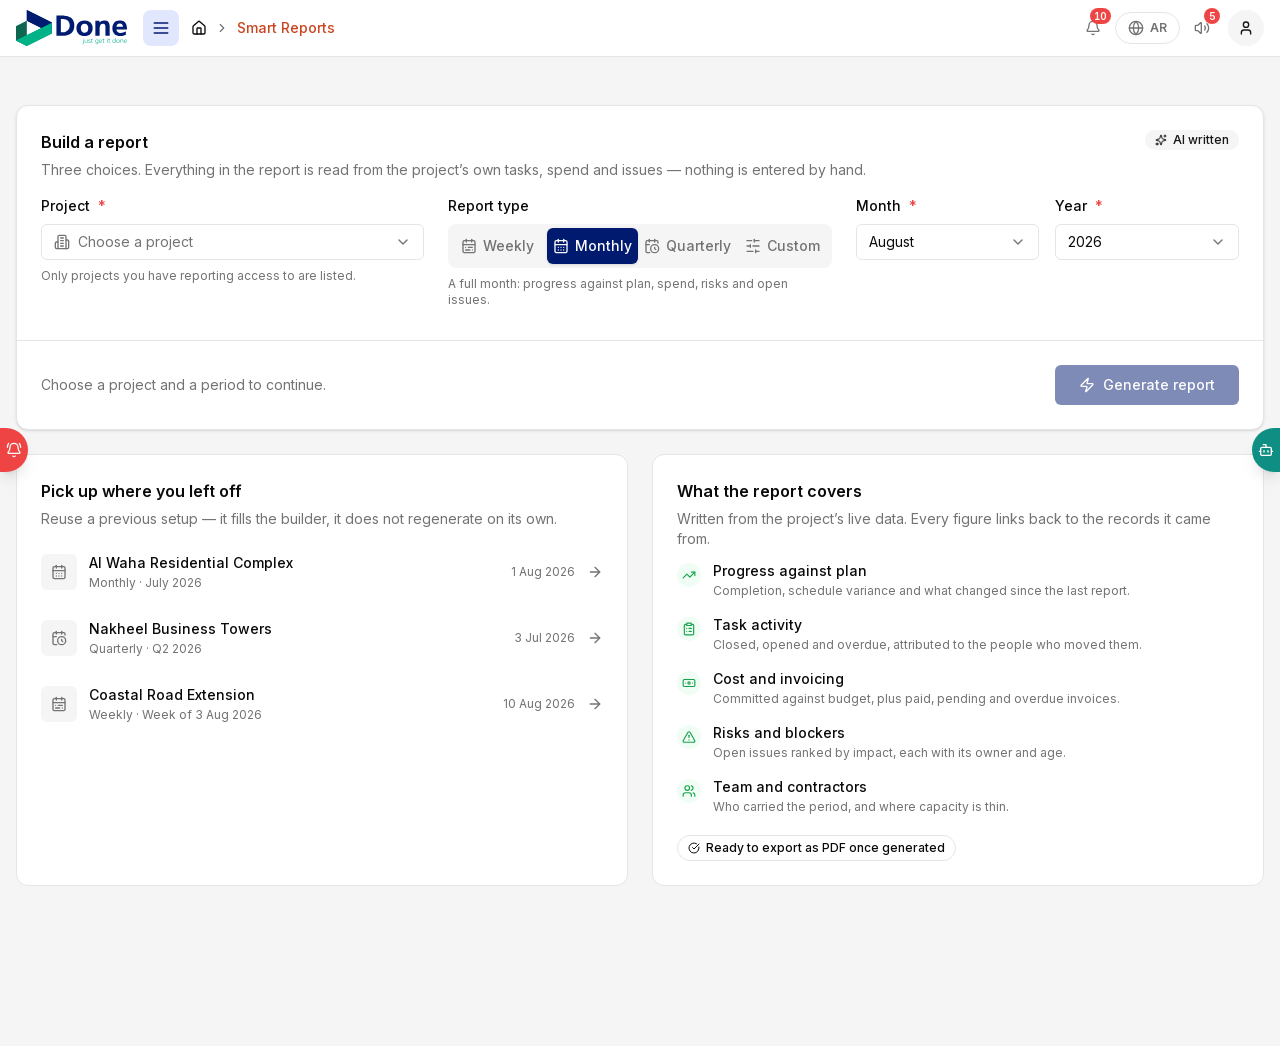
==== commit 5f423c4e: "Rebuild: full Arabic UI, RTL charts and direction-aware primitives Rebuilt from D:\Claude\Done Smart" ====
--- a/index.html
+++ b/index.html
@@ -1 +1 @@
-<!DOCTYPE html><!--UDjYX8qsxbyGOWkolAFdy--><html lang="en" dir="ltr" style="color-scheme:light" class="__variable_8b3a0b __variable_92a6d2"><head><meta charSet="utf-8"/><meta name="viewport" content="width=device-width, initial-scale=1"/><link rel="preload" as="image" href="./done-logo.svg"/><link rel="preload" as="image" href="./done-mark.svg"/><link rel="stylesheet" href="./_next/static/css/fb68a0e71ca812a6.css" data-precedence="next"/><link rel="preload" as="script" fetchPriority="low" href="./_next/static/chunks/webpack-becbc79545657acb.js"/><script src="./_next/static/chunks/4bd1b696-409494caf8c83275.js" async=""></script><script src="./_next/static/chunks/255-532b81a77ebef5cf.js" async=""></script><script src="./_next/static/chunks/main-app-0456eb5543ad316e.js" async=""></script><script src="./_next/static/chunks/777-2709428eed901d24.js" async=""></script><script src="./_next/static/chunks/435-27dcd6af93fe6381.js" async=""></script><script src="./_next/static/chunks/app/layout-7cfe9a9ecd734bf3.js" async=""></script><script src="./_next/static/chunks/215-1aea8ae9fabe208a.js" async=""></script><script src="./_next/static/chunks/app/page-2e00536bfcd068fb.js" async=""></script><title>Done Smart Reports</title><meta name="description" content="Project reporting built on the INetworkME design system — bilingual EN/AR."/><script src="./_next/static/chunks/polyfills-42372ed130431b0a.js" noModule=""></script></head><body><div hidden=""><!--$--><!--/$--></div><div class="min-h-dvh bg-page"><header data-slot="top-bar" class="sticky top-0 z-40 border-b border-border bg-background"><div class="flex h-14 items-center gap-3 px-4"><span class="flex shrink-0 items-center"><img src="./done-logo.svg" alt="DONE — just get it done" width="155" height="51" class="hidden h-9 w-auto sm:block"/><img src="./done-mark.svg" alt="DONE" width="50" height="51" class="h-9 w-auto sm:hidden"/></span><button data-slot="button" class="inline-flex shrink-0 items-center justify-center whitespace-nowrap text-sm font-medium transition-colors duration-fast ease-standard outline-none focus-visible:ring-[3px] focus-visible:ring-ring-subtle disabled:pointer-events-none disabled:opacity-50 aria-invalid:ring-destructive-ring aria-invalid:border-destructive [&amp;_svg]:pointer-events-none [&amp;_svg]:shrink-0 size-9 ms-1 rounded-lg bg-primary-subtle text-primary-accent hover:bg-primary-subtle hover:text-primary-accent [&amp;_svg]:size-5" aria-label="Open navigation"><svg xmlns="http://www.w3.org/2000/svg" width="24" height="24" viewBox="0 0 24 24" fill="none" stroke="currentColor" stroke-width="2" stroke-linecap="round" stroke-linejoin="round" class="lucide lucide-menu" aria-hidden="true"><path d="M4 12h16"></path><path d="M4 18h16"></path><path d="M4 6h16"></path></svg></button><nav data-slot="breadcrumb" aria-label="breadcrumb" class="min-w-0"><ol data-slot="breadcrumb-list" class="flex items-center gap-2 text-sm leading-5 break-words flex-nowrap"><li data-slot="breadcrumb-item" class="inline-flex items-center gap-2"><a data-slot="breadcrumb-link" class="transition-colors duration-fast ease-standard hover:underline flex items-center text-foreground" href="/" aria-label="Home"><svg xmlns="http://www.w3.org/2000/svg" width="24" height="24" viewBox="0 0 24 24" fill="none" stroke="currentColor" stroke-width="2" stroke-linecap="round" stroke-linejoin="round" class="lucide lucide-house size-4" aria-hidden="true"><path d="M15 21v-8a1 1 0 0 0-1-1h-4a1 1 0 0 0-1 1v8"></path><path d="M3 10a2 2 0 0 1 .709-1.528l7-5.999a2 2 0 0 1 2.582 0l7 5.999A2 2 0 0 1 21 10v9a2 2 0 0 1-2 2H5a2 2 0 0 1-2-2z"></path></svg></a></li><li data-slot="breadcrumb-separator" role="presentation" aria-hidden="true" class="text-muted-foreground [&amp;&gt;svg]:size-3.5"><svg xmlns="http://www.w3.org/2000/svg" width="24" height="24" viewBox="0 0 24 24" fill="none" stroke="currentColor" stroke-width="2" stroke-linecap="round" stroke-linejoin="round" class="lucide lucide-chevron-right rtl:rotate-180" aria-hidden="true"><path d="m9 18 6-6-6-6"></path></svg></li><li data-slot="breadcrumb-item" class="inline-flex items-center gap-2"><span data-slot="breadcrumb-page" role="link" aria-disabled="true" aria-current="page" class="font-medium truncate text-brand-accent">Smart Reports</span></li></ol></nav><div class="ms-auto flex items-center gap-1"><button data-slot="button" class="inline-flex shrink-0 items-center justify-center whitespace-nowrap text-sm font-medium transition-colors duration-fast ease-standard outline-none focus-visible:ring-[3px] focus-visible:ring-ring-subtle disabled:pointer-events-none disabled:opacity-50 aria-invalid:ring-destructive-ring aria-invalid:border-destructive [&amp;_svg]:pointer-events-none [&amp;_svg]:size-4 [&amp;_svg]:shrink-0 hover:bg-accent size-9 rounded-full relative text-muted-foreground hover:text-foreground before:absolute before:left-1/2 before:top-1/2 before:size-11 before:-translate-x-1/2 before:-translate-y-1/2 before:content-[&#x27;&#x27;]" aria-label="Notifications (10)"><svg xmlns="http://www.w3.org/2000/svg" width="24" height="24" viewBox="0 0 24 24" fill="none" stroke="currentColor" stroke-width="2" stroke-linecap="round" stroke-linejoin="round" class="lucide lucide-bell" aria-hidden="true"><path d="M10.268 21a2 2 0 0 0 3.464 0"></path><path d="M3.262 15.326A1 1 0 0 0 4 17h16a1 1 0 0 0 .74-1.673C19.41 13.956 18 12.499 18 8A6 6 0 0 0 6 8c0 4.499-1.411 5.956-2.738 7.326"></path></svg><span aria-hidden="true" class="absolute -top-0.5 end-0 flex min-w-4 items-center justify-center rounded-full bg-destructive px-1 text-[10px] font-semibold leading-4 text-destructive-foreground tabular-nums">10</span></button><button data-slot="button" class="inline-flex shrink-0 items-center justify-center whitespace-nowrap text-sm font-medium transition-colors duration-fast ease-standard outline-none focus-visible:ring-[3px] focus-visible:ring-ring-subtle disabled:pointer-events-none disabled:opacity-50 aria-invalid:ring-destructive-ring aria-invalid:border-destructive [&amp;_svg]:pointer-events-none [&amp;_svg]:size-4 [&amp;_svg]:shrink-0 border border-input bg-background hover:bg-accent hover:text-accent-foreground h-8 px-3 rounded-full gap-1.5 text-muted-foreground" aria-label="Switch language to Arabic"><svg xmlns="http://www.w3.org/2000/svg" width="24" height="24" viewBox="0 0 24 24" fill="none" stroke="currentColor" stroke-width="2" stroke-linecap="round" stroke-linejoin="round" class="lucide lucide-globe" aria-hidden="true"><circle cx="12" cy="12" r="10"></circle><path d="M12 2a14.5 14.5 0 0 0 0 20 14.5 14.5 0 0 0 0-20"></path><path d="M2 12h20"></path></svg><span class="text-xs font-semibold">AR</span></button><button data-slot="button" class="inline-flex shrink-0 items-center justify-center whitespace-nowrap text-sm font-medium transition-colors duration-fast ease-standard outline-none focus-visible:ring-[3px] focus-visible:ring-ring-subtle disabled:pointer-events-none disabled:opacity-50 aria-invalid:ring-destructive-ring aria-invalid:border-destructive [&amp;_svg]:pointer-events-none [&amp;_svg]:size-4 [&amp;_svg]:shrink-0 hover:bg-accent size-9 rounded-full relative text-muted-foreground hover:text-foreground before:absolute before:left-1/2 before:top-1/2 before:size-11 before:-translate-x-1/2 before:-translate-y-1/2 before:content-[&#x27;&#x27;]" aria-label="Announcements (5)"><svg xmlns="http://www.w3.org/2000/svg" width="24" height="24" viewBox="0 0 24 24" fill="none" stroke="currentColor" stroke-width="2" stroke-linecap="round" stroke-linejoin="round" class="lucide lucide-volume2 lucide-volume-2" aria-hidden="true"><path d="M11 4.702a.705.705 0 0 0-1.203-.498L6.413 7.587A1.4 1.4 0 0 1 5.416 8H3a1 1 0 0 0-1 1v6a1 1 0 0 0 1 1h2.416a1.4 1.4 0 0 1 .997.413l3.383 3.384A.705.705 0 0 0 11 19.298z"></path><path d="M16 9a5 5 0 0 1 0 6"></path><path d="M19.364 18.364a9 9 0 0 0 0-12.728"></path></svg><span aria-hidden="true" class="absolute -top-0.5 end-0 flex min-w-4 items-center justify-center rounded-full bg-destructive px-1 text-[10px] font-semibold leading-4 text-destructive-foreground tabular-nums">5</span></button><button data-slot="button" class="inline-flex shrink-0 items-center justify-center whitespace-nowrap text-sm font-medium transition-colors duration-fast ease-standard outline-none focus-visible:ring-[3px] focus-visible:ring-ring-subtle disabled:pointer-events-none disabled:opacity-50 aria-invalid:ring-destructive-ring aria-invalid:border-destructive [&amp;_svg]:pointer-events-none [&amp;_svg]:size-4 [&amp;_svg]:shrink-0 hover:text-accent-foreground size-9 rounded-full relative ms-1 bg-secondary text-secondary-foreground hover:bg-secondary-hover before:absolute before:left-1/2 before:top-1/2 before:size-11 before:-translate-x-1/2 before:-translate-y-1/2 before:content-[&#x27;&#x27;]" aria-label="Account"><svg xmlns="http://www.w3.org/2000/svg" width="24" height="24" viewBox="0 0 24 24" fill="none" stroke="currentColor" stroke-width="2" stroke-linecap="round" stroke-linejoin="round" class="lucide lucide-user" aria-hidden="true"><path d="M19 21v-2a4 4 0 0 0-4-4H9a4 4 0 0 0-4 4v2"></path><circle cx="12" cy="7" r="4"></circle></svg></button></div></div></header><main class="pb-40 pt-8 md:pt-12"><div data-slot="container" class="container-page max-w-none flex flex-col gap-6 px-4"><div data-slot="card" data-padding="default" class="flex flex-col rounded-xl border border-border bg-card text-card-foreground shadow-sm"><div data-slot="card-header" class="flex flex-col p-6 gap-2 pb-4"><div class="flex flex-wrap items-start justify-between gap-3"><div class="flex flex-col gap-1.5"><div data-slot="card-title" class="text-base font-semibold leading-6">Build a report</div><div data-slot="card-description" class="text-sm leading-5 text-muted-foreground">Three choices. Everything in the report is read from the project&#x27;s own tasks, spend and issues — nothing is entered by hand.</div></div><span data-slot="badge" class="inline-flex w-fit shrink-0 items-center justify-center whitespace-nowrap rounded-full px-2.5 py-0.5 text-xs font-medium leading-4 transition-colors duration-fast ease-standard [&amp;_svg]:pointer-events-none [&amp;_svg]:size-3 [&amp;_svg]:shrink-0 bg-secondary text-secondary-foreground gap-1.5"><svg xmlns="http://www.w3.org/2000/svg" width="24" height="24" viewBox="0 0 24 24" fill="none" stroke="currentColor" stroke-width="2" stroke-linecap="round" stroke-linejoin="round" class="lucide lucide-sparkles" aria-hidden="true"><path d="M11.017 2.814a1 1 0 0 1 1.966 0l1.051 5.558a2 2 0 0 0 1.594 1.594l5.558 1.051a1 1 0 0 1 0 1.966l-5.558 1.051a2 2 0 0 0-1.594 1.594l-1.051 5.558a1 1 0 0 1-1.966 0l-1.051-5.558a2 2 0 0 0-1.594-1.594l-5.558-1.051a1 1 0 0 1 0-1.966l5.558-1.051a2 2 0 0 0 1.594-1.594z"></path><path d="M20 2v4"></path><path d="M22 4h-4"></path><circle cx="4" cy="20" r="2"></circle></svg>AI written</span></div></div><div data-slot="card-content" class="flex flex-col text-sm leading-5 px-6 pb-6 gap-6"><div class="grid items-start gap-6 xl:grid-cols-12"><div class="flex flex-col gap-2 xl:col-span-4"><label data-slot="label" class="inline-flex select-none items-center gap-2 text-sm font-medium leading-5 text-foreground group-data-[disabled=true]/field:opacity-50 peer-disabled:cursor-not-allowed peer-disabled:opacity-50">Project<span aria-hidden="true" class="text-destructive">*</span></label><button type="button" role="combobox" aria-expanded="false" aria-autocomplete="none" dir="ltr" data-state="closed" data-placeholder="" data-slot="select-trigger" data-size="default" class="flex w-full items-center justify-between gap-2 rounded-md border border-input bg-background px-3 text-sm text-foreground transition-colors duration-fast ease-standard h-9 data-[placeholder]:text-muted-foreground hover:border-ring outline-none focus-visible:border-ring-subtle focus-visible:ring-[3px] focus-visible:ring-ring-subtle aria-invalid:border-destructive aria-invalid:focus-visible:ring-destructive-ring disabled:cursor-not-allowed disabled:opacity-50 [&amp;&gt;span]:flex [&amp;&gt;span]:min-w-0 [&amp;&gt;span]:flex-1 [&amp;&gt;span]:items-center [&amp;&gt;span]:gap-2 [&amp;_svg]:pointer-events-none [&amp;_svg]:shrink-0 [&amp;_svg:not([class*=&#x27;size-&#x27;])]:size-4" aria-label="Project"><span style="pointer-events:none"><span class="flex items-center gap-2 text-muted-foreground"><svg xmlns="http://www.w3.org/2000/svg" width="24" height="24" viewBox="0 0 24 24" fill="none" stroke="currentColor" stroke-width="2" stroke-linecap="round" stroke-linejoin="round" class="lucide lucide-building2 lucide-building-2 size-4" aria-hidden="true"><path d="M6 22V4a2 2 0 0 1 2-2h8a2 2 0 0 1 2 2v18Z"></path><path d="M6 12H4a2 2 0 0 0-2 2v6a2 2 0 0 0 2 2h2"></path><path d="M18 9h2a2 2 0 0 1 2 2v9a2 2 0 0 1-2 2h-2"></path><path d="M10 6h4"></path><path d="M10 10h4"></path><path d="M10 14h4"></path><path d="M10 18h4"></path></svg>Choose a project</span></span><svg xmlns="http://www.w3.org/2000/svg" width="24" height="24" viewBox="0 0 24 24" fill="none" stroke="currentColor" stroke-width="2" stroke-linecap="round" stroke-linejoin="round" class="lucide lucide-chevron-down size-4 shrink-0 text-muted-foreground" aria-hidden="true"><path d="m6 9 6 6 6-6"></path></svg></button><select aria-hidden="true" tabindex="-1" style="position:absolute;border:0;width:1px;height:1px;padding:0;margin:-1px;overflow:hidden;clip:rect(0, 0, 0, 0);white-space:nowrap;word-wrap:normal"><option value="" selected=""></option></select><p class="text-xs leading-4 text-muted-foreground">Only projects you have reporting access to are listed.</p></div><div class="flex flex-col gap-2 xl:col-span-4"><label data-slot="label" class="inline-flex select-none items-center gap-2 text-sm font-medium leading-5 text-foreground group-data-[disabled=true]/field:opacity-50 peer-disabled:cursor-not-allowed peer-disabled:opacity-50">Report type</label><div dir="ltr" role="radiogroup" data-slot="toggle-group" data-variant="segmented" class="items-center gap-1 rounded-lg bg-muted p-1 grid w-full grid-cols-2 sm:flex" aria-label="Report type" tabindex="-1" style="outline:none"><button type="button" data-state="off" role="radio" aria-checked="false" data-slot="toggle-group-item" data-variant="segmented" class="inline-flex items-center justify-center gap-1.5 text-sm font-medium whitespace-nowrap transition-colors duration-fast ease-standard outline-none focus-visible:ring-[3px] focus-visible:ring-ring-subtle disabled:pointer-events-none disabled:opacity-50 [&amp;_svg]:pointer-events-none [&amp;_svg]:size-4 [&amp;_svg]:shrink-0 bg-transparent text-muted-foreground hover:bg-background hover:text-foreground data-[state=on]:bg-primary data-[state=on]:text-primary-foreground data-[state=on]:shadow-sm data-[state=on]:hover:bg-primary-hover h-9 min-w-10 px-3 focus:z-10 focus-visible:z-10 first:rounded-s-md last:rounded-e-md rounded-md flex-1" aria-label="Weekly" tabindex="-1" data-radix-collection-item=""><svg xmlns="http://www.w3.org/2000/svg" width="24" height="24" viewBox="0 0 24 24" fill="none" stroke="currentColor" stroke-width="2" stroke-linecap="round" stroke-linejoin="round" class="lucide lucide-calendar-range" aria-hidden="true"><rect width="18" height="18" x="3" y="4" rx="2"></rect><path d="M16 2v4"></path><path d="M3 10h18"></path><path d="M8 2v4"></path><path d="M17 14h-6"></path><path d="M13 18H7"></path><path d="M7 14h.01"></path><path d="M17 18h.01"></path></svg>Weekly</button><button type="button" data-state="on" role="radio" aria-checked="true" data-slot="toggle-group-item" data-variant="segmented" class="inline-flex items-center justify-center gap-1.5 text-sm font-medium whitespace-nowrap transition-colors duration-fast ease-standard outline-none focus-visible:ring-[3px] focus-visible:ring-ring-subtle disabled:pointer-events-none disabled:opacity-50 [&amp;_svg]:pointer-events-none [&amp;_svg]:size-4 [&amp;_svg]:shrink-0 bg-transparent text-muted-foreground hover:bg-background hover:text-foreground data-[state=on]:bg-primary data-[state=on]:text-primary-foreground data-[state=on]:shadow-sm data-[state=on]:hover:bg-primary-hover h-9 min-w-10 px-3 focus:z-10 focus-visible:z-10 first:rounded-s-md last:rounded-e-md rounded-md flex-1" aria-label="Monthly" tabindex="-1" data-radix-collection-item=""><svg xmlns="http://www.w3.org/2000/svg" width="24" height="24" viewBox="0 0 24 24" fill="none" stroke="currentColor" stroke-width="2" stroke-linecap="round" stroke-linejoin="round" class="lucide lucide-calendar-days" aria-hidden="true"><path d="M8 2v4"></path><path d="M16 2v4"></path><rect width="18" height="18" x="3" y="4" rx="2"></rect><path d="M3 10h18"></path><path d="M8 14h.01"></path><path d="M12 14h.01"></path><path d="M16 14h.01"></path><path d="M8 18h.01"></path><path d="M12 18h.01"></path><path d="M16 18h.01"></path></svg>Monthly</button><button type="button" data-state="off" role="radio" aria-checked="false" data-slot="toggle-group-item" data-variant="segmented" class="inline-flex items-center justify-center gap-1.5 text-sm font-medium whitespace-nowrap transition-colors duration-fast ease-standard outline-none focus-visible:ring-[3px] focus-visible:ring-ring-subtle disabled:pointer-events-none disabled:opacity-50 [&amp;_svg]:pointer-events-none [&amp;_svg]:size-4 [&amp;_svg]:shrink-0 bg-transparent text-muted-foreground hover:bg-background hover:text-foreground data-[state=on]:bg-primary data-[state=on]:text-primary-foreground data-[state=on]:shadow-sm data-[state=on]:hover:bg-primary-hover h-9 min-w-10 px-3 focus:z-10 focus-visible:z-10 first:rounded-s-md last:rounded-e-md rounded-md flex-1" aria-label="Quarterly" tabindex="-1" data-radix-collection-item=""><svg xmlns="http://www.w3.org/2000/svg" width="24" height="24" viewBox="0 0 24 24" fill="none" stroke="currentColor" stroke-width="2" stroke-linecap="round" stroke-linejoin="round" class="lucide lucide-calendar-clock" aria-hidden="true"><path d="M16 14v2.2l1.6 1"></path><path d="M16 2v4"></path><path d="M21 7.5V6a2 2 0 0 0-2-2H5a2 2 0 0 0-2 2v14a2 2 0 0 0 2 2h3.5"></path><path d="M3 10h5"></path><path d="M8 2v4"></path><circle cx="16" cy="16" r="6"></circle></svg>Quarterly</button><button type="button" data-state="off" role="radio" aria-checked="false" data-slot="toggle-group-item" data-variant="segmented" class="inline-flex items-center justify-center gap-1.5 text-sm font-medium whitespace-nowrap transition-colors duration-fast ease-standard outline-none focus-visible:ring-[3px] focus-visible:ring-ring-subtle disabled:pointer-events-none disabled:opacity-50 [&amp;_svg]:pointer-events-none [&amp;_svg]:size-4 [&amp;_svg]:shrink-0 bg-transparent text-muted-foreground hover:bg-background hover:text-foreground data-[state=on]:bg-primary data-[state=on]:text-primary-foreground data-[state=on]:shadow-sm data-[state=on]:hover:bg-primary-hover h-9 min-w-10 px-3 focus:z-10 focus-visible:z-10 first:rounded-s-md last:rounded-e-md rounded-md flex-1" aria-label="Custom" tabindex="-1" data-radix-collection-item=""><svg xmlns="http://www.w3.org/2000/svg" width="24" height="24" viewBox="0 0 24 24" fill="none" stroke="currentColor" stroke-width="2" stroke-linecap="round" stroke-linejoin="round" class="lucide lucide-sliders-horizontal" aria-hidden="true"><line x1="21" x2="14" y1="4" y2="4"></line><line x1="10" x2="3" y1="4" y2="4"></line><line x1="21" x2="12" y1="12" y2="12"></line><line x1="8" x2="3" y1="12" y2="12"></line><line x1="21" x2="16" y1="20" y2="20"></line><line x1="12" x2="3" y1="20" y2="20"></line><line x1="14" x2="14" y1="2" y2="6"></line><line x1="8" x2="8" y1="10" y2="14"></line><line x1="16" x2="16" y1="18" y2="22"></line></svg>Custom</button></div><p class="text-xs leading-4 text-muted-foreground">A full month: progress against plan, spend, risks and open issues.</p></div><div class="xl:col-span-4"><div class="grid gap-4 sm:grid-cols-2"><div class="flex flex-col gap-2"><label data-slot="label" class="inline-flex select-none items-center gap-2 text-sm font-medium leading-5 text-foreground group-data-[disabled=true]/field:opacity-50 peer-disabled:cursor-not-allowed peer-disabled:opacity-50">Month<span aria-hidden="true" class="text-destructive">*</span></label><button type="button" role="combobox" aria-expanded="false" aria-autocomplete="none" dir="ltr" data-state="closed" data-slot="select-trigger" data-size="default" class="flex w-full items-center justify-between gap-2 rounded-md border border-input bg-background px-3 text-sm text-foreground transition-colors duration-fast ease-standard h-9 data-[placeholder]:text-muted-foreground hover:border-ring outline-none focus-visible:border-ring-subtle focus-visible:ring-[3px] focus-visible:ring-ring-subtle aria-invalid:border-destructive aria-invalid:focus-visible:ring-destructive-ring disabled:cursor-not-allowed disabled:opacity-50 [&amp;&gt;span]:flex [&amp;&gt;span]:min-w-0 [&amp;&gt;span]:flex-1 [&amp;&gt;span]:items-center [&amp;&gt;span]:gap-2 [&amp;_svg]:pointer-events-none [&amp;_svg]:shrink-0 [&amp;_svg:not([class*=&#x27;size-&#x27;])]:size-4" aria-label="Month"><span style="pointer-events:none"></span><svg xmlns="http://www.w3.org/2000/svg" width="24" height="24" viewBox="0 0 24 24" fill="none" stroke="currentColor" stroke-width="2" stroke-linecap="round" stroke-linejoin="round" class="lucide lucide-chevron-down size-4 shrink-0 text-muted-foreground" aria-hidden="true"><path d="m6 9 6 6 6-6"></path></svg></button><select aria-hidden="true" tabindex="-1" style="position:absolute;border:0;width:1px;height:1px;padding:0;margin:-1px;overflow:hidden;clip:rect(0, 0, 0, 0);white-space:nowrap;word-wrap:normal"></select></div><div class="flex flex-col gap-2"><label data-slot="label" class="inline-flex select-none items-center gap-2 text-sm font-medium leading-5 text-foreground group-data-[disabled=true]/field:opacity-50 peer-disabled:cursor-not-allowed peer-disabled:opacity-50">Year<span aria-hidden="true" class="text-destructive">*</span></label><button type="button" role="combobox" aria-expanded="false" aria-autocomplete="none" dir="ltr" data-state="closed" data-slot="select-trigger" data-size="default" class="flex w-full items-center justify-between gap-2 rounded-md border border-input bg-background px-3 text-sm text-foreground transition-colors duration-fast ease-standard h-9 data-[placeholder]:text-muted-foreground hover:border-ring outline-none focus-visible:border-ring-subtle focus-visible:ring-[3px] focus-visible:ring-ring-subtle aria-invalid:border-destructive aria-invalid:focus-visible:ring-destructive-ring disabled:cursor-not-allowed disabled:opacity-50 [&amp;&gt;span]:flex [&amp;&gt;span]:min-w-0 [&amp;&gt;span]:flex-1 [&amp;&gt;span]:items-center [&amp;&gt;span]:gap-2 [&amp;_svg]:pointer-events-none [&amp;_svg]:shrink-0 [&amp;_svg:not([class*=&#x27;size-&#x27;])]:size-4" aria-label="Year"><span style="pointer-events:none"></span><svg xmlns="http://www.w3.org/2000/svg" width="24" height="24" viewBox="0 0 24 24" fill="none" stroke="currentColor" stroke-width="2" stroke-linecap="round" stroke-linejoin="round" class="lucide lucide-chevron-down size-4 shrink-0 text-muted-foreground" aria-hidden="true"><path d="m6 9 6 6 6-6"></path></svg></button><select aria-hidden="true" tabindex="-1" style="position:absolute;border:0;width:1px;height:1px;padding:0;margin:-1px;overflow:hidden;clip:rect(0, 0, 0, 0);white-space:nowrap;word-wrap:normal"></select></div></div></div></div></div><div data-slot="card-footer" class="flex items-center px-6 pb-6 mt-2 flex-wrap justify-between gap-3 border-t border-border pt-6"><p class="text-sm leading-5 text-muted-foreground">Choose a project and a period to continue.</p><button data-slot="button" class="inline-flex shrink-0 items-center justify-center whitespace-nowrap text-sm font-medium transition-colors duration-fast ease-standard outline-none focus-visible:ring-[3px] focus-visible:ring-ring-subtle disabled:pointer-events-none disabled:opacity-50 aria-invalid:ring-destructive-ring aria-invalid:border-destructive [&amp;_svg]:pointer-events-none [&amp;_svg]:size-4 [&amp;_svg]:shrink-0 bg-primary text-primary-foreground hover:bg-primary-hover h-10 gap-2 px-6 rounded-md" disabled=""><svg xmlns="http://www.w3.org/2000/svg" width="24" height="24" viewBox="0 0 24 24" fill="none" stroke="currentColor" stroke-width="2" stroke-linecap="round" stroke-linejoin="round" class="lucide lucide-zap" aria-hidden="true"><path d="M4 14a1 1 0 0 1-.78-1.63l9.9-10.2a.5.5 0 0 1 .86.46l-1.92 6.02A1 1 0 0 0 13 10h7a1 1 0 0 1 .78 1.63l-9.9 10.2a.5.5 0 0 1-.86-.46l1.92-6.02A1 1 0 0 0 11 14z"></path></svg>Generate report</button></div></div><div class="grid w-full gap-6 lg:grid-cols-2"><div data-slot="card" data-padding="default" class="flex flex-col rounded-xl border border-border bg-card text-card-foreground h-full"><div data-slot="card-header" class="flex flex-col gap-1.5 p-6 pb-3"><div data-slot="card-title" class="text-base font-semibold leading-6">Pick up where you left off</div><div data-slot="card-description" class="text-sm leading-5 text-muted-foreground">Reuse a previous setup — it fills the builder, it does not regenerate on its own.</div></div><div data-slot="card-content" class="flex flex-col text-sm leading-5 pb-6 gap-1 px-3"><button type="button" aria-label="Reuse the monthly report for Al Waha Residential Complex, July 2026" class="group flex w-full items-center gap-3 rounded-lg p-3 text-start transition-colors duration-fast ease-standard hover:bg-accent outline-none focus-visible:ring-[3px] focus-visible:ring-ring-subtle"><span class="flex size-9 shrink-0 items-center justify-center rounded-md bg-muted text-muted-foreground"><svg xmlns="http://www.w3.org/2000/svg" width="24" height="24" viewBox="0 0 24 24" fill="none" stroke="currentColor" stroke-width="2" stroke-linecap="round" stroke-linejoin="round" class="lucide lucide-calendar-days size-4" aria-hidden="true"><path d="M8 2v4"></path><path d="M16 2v4"></path><rect width="18" height="18" x="3" y="4" rx="2"></rect><path d="M3 10h18"></path><path d="M8 14h.01"></path><path d="M12 14h.01"></path><path d="M16 14h.01"></path><path d="M8 18h.01"></path><path d="M12 18h.01"></path><path d="M16 18h.01"></path></svg></span><span class="flex min-w-0 flex-1 flex-col gap-0.5"><span class="truncate text-sm font-medium leading-5 text-foreground">Al Waha Residential Complex</span><span class="truncate text-xs leading-4 text-muted-foreground">Monthly<!-- --> · <!-- -->July 2026</span></span><span class="hidden shrink-0 text-xs leading-4 text-muted-foreground sm:block">1 Aug 2026</span><svg xmlns="http://www.w3.org/2000/svg" width="24" height="24" viewBox="0 0 24 24" fill="none" stroke="currentColor" stroke-width="2" stroke-linecap="round" stroke-linejoin="round" class="lucide lucide-arrow-right size-4 shrink-0 text-muted-foreground rtl:rotate-180" aria-hidden="true"><path d="M5 12h14"></path><path d="m12 5 7 7-7 7"></path></svg></button><button type="button" aria-label="Reuse the quarterly report for Nakheel Business Towers, Q2 2026" class="group flex w-full items-center gap-3 rounded-lg p-3 text-start transition-colors duration-fast ease-standard hover:bg-accent outline-none focus-visible:ring-[3px] focus-visible:ring-ring-subtle"><span class="flex size-9 shrink-0 items-center justify-center rounded-md bg-muted text-muted-foreground"><svg xmlns="http://www.w3.org/2000/svg" width="24" height="24" viewBox="0 0 24 24" fill="none" stroke="currentColor" stroke-width="2" stroke-linecap="round" stroke-linejoin="round" class="lucide lucide-calendar-clock size-4" aria-hidden="true"><path d="M16 14v2.2l1.6 1"></path><path d="M16 2v4"></path><path d="M21 7.5V6a2 2 0 0 0-2-2H5a2 2 0 0 0-2 2v14a2 2 0 0 0 2 2h3.5"></path><path d="M3 10h5"></path><path d="M8 2v4"></path><circle cx="16" cy="16" r="6"></circle></svg></span><span class="flex min-w-0 flex-1 flex-col gap-0.5"><span class="truncate text-sm font-medium leading-5 text-foreground">Nakheel Business Towers</span><span class="truncate text-xs leading-4 text-muted-foreground">Quarterly<!-- --> · <!-- -->Q2 2026</span></span><span class="hidden shrink-0 text-xs leading-4 text-muted-foreground sm:block">3 Jul 2026</span><svg xmlns="http://www.w3.org/2000/svg" width="24" height="24" viewBox="0 0 24 24" fill="none" stroke="currentColor" stroke-width="2" stroke-linecap="round" stroke-linejoin="round" class="lucide lucide-arrow-right size-4 shrink-0 text-muted-foreground rtl:rotate-180" aria-hidden="true"><path d="M5 12h14"></path><path d="m12 5 7 7-7 7"></path></svg></button><button type="button" aria-label="Reuse the weekly report for Coastal Road Extension, Week of 3 Aug 2026" class="group flex w-full items-center gap-3 rounded-lg p-3 text-start transition-colors duration-fast ease-standard hover:bg-accent outline-none focus-visible:ring-[3px] focus-visible:ring-ring-subtle"><span class="flex size-9 shrink-0 items-center justify-center rounded-md bg-muted text-muted-foreground"><svg xmlns="http://www.w3.org/2000/svg" width="24" height="24" viewBox="0 0 24 24" fill="none" stroke="currentColor" stroke-width="2" stroke-linecap="round" stroke-linejoin="round" class="lucide lucide-calendar-range size-4" aria-hidden="true"><rect width="18" height="18" x="3" y="4" rx="2"></rect><path d="M16 2v4"></path><path d="M3 10h18"></path><path d="M8 2v4"></path><path d="M17 14h-6"></path><path d="M13 18H7"></path><path d="M7 14h.01"></path><path d="M17 18h.01"></path></svg></span><span class="flex min-w-0 flex-1 flex-col gap-0.5"><span class="truncate text-sm font-medium leading-5 text-foreground">Coastal Road Extension</span><span class="truncate text-xs leading-4 text-muted-foreground">Weekly<!-- --> · <!-- -->Week of 3 Aug 2026</span></span><span class="hidden shrink-0 text-xs leading-4 text-muted-foreground sm:block">10 Aug 2026</span><svg xmlns="http://www.w3.org/2000/svg" width="24" height="24" viewBox="0 0 24 24" fill="none" stroke="currentColor" stroke-width="2" stroke-linecap="round" stroke-linejoin="round" class="lucide lucide-arrow-right size-4 shrink-0 text-muted-foreground rtl:rotate-180" aria-hidden="true"><path d="M5 12h14"></path><path d="m12 5 7 7-7 7"></path></svg></button></div></div><div data-slot="card" data-padding="default" class="flex flex-col rounded-xl border border-border bg-card text-card-foreground h-full"><div data-slot="card-header" class="flex flex-col gap-1.5 p-6 pb-3"><div data-slot="card-title" class="text-base font-semibold leading-6">What the report covers</div><div data-slot="card-description" class="text-sm leading-5 text-muted-foreground">Written from the project&#x27;s live data. Every figure links back to the records it came from.</div></div><div data-slot="card-content" class="flex flex-col text-sm leading-5 px-6 pb-6 gap-4"><div class="flex items-start gap-3"><span class="mt-0.5 flex size-6 shrink-0 items-center justify-center rounded-full bg-success-subtle text-success-accent"><svg xmlns="http://www.w3.org/2000/svg" width="24" height="24" viewBox="0 0 24 24" fill="none" stroke="currentColor" stroke-width="2" stroke-linecap="round" stroke-linejoin="round" class="lucide lucide-trending-up size-3.5" aria-hidden="true"><path d="M16 7h6v6"></path><path d="m22 7-8.5 8.5-5-5L2 17"></path></svg></span><span class="flex min-w-0 flex-col gap-0.5"><span class="text-sm font-medium leading-5 text-foreground">Progress against plan</span><span class="text-xs leading-4 text-muted-foreground">Completion, schedule variance and what changed since the last report.</span></span></div><div class="flex items-start gap-3"><span class="mt-0.5 flex size-6 shrink-0 items-center justify-center rounded-full bg-success-subtle text-success-accent"><svg xmlns="http://www.w3.org/2000/svg" width="24" height="24" viewBox="0 0 24 24" fill="none" stroke="currentColor" stroke-width="2" stroke-linecap="round" stroke-linejoin="round" class="lucide lucide-clipboard-list size-3.5" aria-hidden="true"><rect width="8" height="4" x="8" y="2" rx="1" ry="1"></rect><path d="M16 4h2a2 2 0 0 1 2 2v14a2 2 0 0 1-2 2H6a2 2 0 0 1-2-2V6a2 2 0 0 1 2-2h2"></path><path d="M12 11h4"></path><path d="M12 16h4"></path><path d="M8 11h.01"></path><path d="M8 16h.01"></path></svg></span><span class="flex min-w-0 flex-col gap-0.5"><span class="text-sm font-medium leading-5 text-foreground">Task activity</span><span class="text-xs leading-4 text-muted-foreground">Closed, opened and overdue, attributed to the people who moved them.</span></span></div><div class="flex items-start gap-3"><span class="mt-0.5 flex size-6 shrink-0 items-center justify-center rounded-full bg-success-subtle text-success-accent"><svg xmlns="http://www.w3.org/2000/svg" width="24" height="24" viewBox="0 0 24 24" fill="none" stroke="currentColor" stroke-width="2" stroke-linecap="round" stroke-linejoin="round" class="lucide lucide-banknote size-3.5" aria-hidden="true"><rect width="20" height="12" x="2" y="6" rx="2"></rect><circle cx="12" cy="12" r="2"></circle><path d="M6 12h.01M18 12h.01"></path></svg></span><span class="flex min-w-0 flex-col gap-0.5"><span class="text-sm font-medium leading-5 text-foreground">Cost and invoicing</span><span class="text-xs leading-4 text-muted-foreground">Committed against budget, plus paid, pending and overdue invoices.</span></span></div><div class="flex items-start gap-3"><span class="mt-0.5 flex size-6 shrink-0 items-center justify-center rounded-full bg-success-subtle text-success-accent"><svg xmlns="http://www.w3.org/2000/svg" width="24" height="24" viewBox="0 0 24 24" fill="none" stroke="currentColor" stroke-width="2" stroke-linecap="round" stroke-linejoin="round" class="lucide lucide-triangle-alert size-3.5" aria-hidden="true"><path d="m21.73 18-8-14a2 2 0 0 0-3.48 0l-8 14A2 2 0 0 0 4 21h16a2 2 0 0 0 1.73-3"></path><path d="M12 9v4"></path><path d="M12 17h.01"></path></svg></span><span class="flex min-w-0 flex-col gap-0.5"><span class="text-sm font-medium leading-5 text-foreground">Risks and blockers</span><span class="text-xs leading-4 text-muted-foreground">Open issues ranked by impact, each with its owner and age.</span></span></div><div class="flex items-start gap-3"><span class="mt-0.5 flex size-6 shrink-0 items-center justify-center rounded-full bg-success-subtle text-success-accent"><svg xmlns="http://www.w3.org/2000/svg" width="24" height="24" viewBox="0 0 24 24" fill="none" stroke="currentColor" stroke-width="2" stroke-linecap="round" stroke-linejoin="round" class="lucide lucide-users size-3.5" aria-hidden="true"><path d="M16 21v-2a4 4 0 0 0-4-4H6a4 4 0 0 0-4 4v2"></path><path d="M16 3.128a4 4 0 0 1 0 7.744"></path><path d="M22 21v-2a4 4 0 0 0-3-3.87"></path><circle cx="9" cy="7" r="4"></circle></svg></span><span class="flex min-w-0 flex-col gap-0.5"><span class="text-sm font-medium leading-5 text-foreground">Team and contractors</span><span class="text-xs leading-4 text-muted-foreground">Who carried the period, and where capacity is thin.</span></span></div><span data-slot="badge" class="inline-flex w-fit shrink-0 items-center justify-center whitespace-nowrap rounded-full px-2.5 text-xs font-medium leading-4 transition-colors duration-fast ease-standard [&amp;_svg]:pointer-events-none [&amp;_svg]:size-3 [&amp;_svg]:shrink-0 border border-border text-foreground mt-1 gap-1.5 self-start py-1"><svg xmlns="http://www.w3.org/2000/svg" width="24" height="24" viewBox="0 0 24 24" fill="none" stroke="currentColor" stroke-width="2" stroke-linecap="round" stroke-linejoin="round" class="lucide lucide-circle-check-big" aria-hidden="true"><path d="M21.801 10A10 10 0 1 1 17 3.335"></path><path d="m9 11 3 3L22 4"></path></svg>Ready to export as PDF once generated</span></div></div></div></div></main><div data-slot="floating-actions" class="pointer-events-none fixed inset-x-0 top-1/2 z-50 flex -translate-y-1/2 items-center justify-between"><button data-slot="button" class="inline-flex shrink-0 items-center justify-center whitespace-nowrap text-sm font-medium transition-colors duration-fast ease-standard outline-none focus-visible:ring-[3px] disabled:pointer-events-none disabled:opacity-50 aria-invalid:ring-destructive-ring aria-invalid:border-destructive [&amp;_svg]:pointer-events-none [&amp;_svg]:shrink-0 size-9 pointer-events-auto relative h-11 w-7 rounded-none rounded-e-full bg-destructive text-destructive-foreground shadow-lg hover:bg-destructive-hover focus-visible:ring-destructive-ring before:absolute before:left-1/2 before:top-1/2 before:size-11 before:-translate-x-1/2 before:-translate-y-1/2 before:content-[&#x27;&#x27;] [&amp;_svg]:size-4" aria-label="Alerts (3)"><svg xmlns="http://www.w3.org/2000/svg" width="24" height="24" viewBox="0 0 24 24" fill="none" stroke="currentColor" stroke-width="2" stroke-linecap="round" stroke-linejoin="round" class="lucide lucide-bell-ring" aria-hidden="true"><path d="M10.268 21a2 2 0 0 0 3.464 0"></path><path d="M22 8c0-2.3-.8-4.3-2-6"></path><path d="M3.262 15.326A1 1 0 0 0 4 17h16a1 1 0 0 0 .74-1.673C19.41 13.956 18 12.499 18 8A6 6 0 0 0 6 8c0 4.499-1.411 5.956-2.738 7.326"></path><path d="M4 2C2.8 3.7 2 5.7 2 8"></path></svg></button><button data-slot="button" class="inline-flex shrink-0 items-center justify-center whitespace-nowrap text-sm font-medium transition-colors duration-fast ease-standard outline-none focus-visible:ring-[3px] focus-visible:ring-ring-subtle disabled:pointer-events-none disabled:opacity-50 aria-invalid:ring-destructive-ring aria-invalid:border-destructive [&amp;_svg]:pointer-events-none [&amp;_svg]:shrink-0 size-9 pointer-events-auto relative h-11 w-7 rounded-none rounded-s-full bg-brand-support text-brand-support-foreground shadow-lg hover:bg-brand-support-hover before:absolute before:left-1/2 before:top-1/2 before:size-11 before:-translate-x-1/2 before:-translate-y-1/2 before:content-[&#x27;&#x27;] [&amp;_svg]:size-4" aria-label="Open assistant"><svg xmlns="http://www.w3.org/2000/svg" width="24" height="24" viewBox="0 0 24 24" fill="none" stroke="currentColor" stroke-width="2" stroke-linecap="round" stroke-linejoin="round" class="lucide lucide-bot" aria-hidden="true"><path d="M12 8V4H8"></path><rect width="16" height="12" x="4" y="8" rx="2"></rect><path d="M2 14h2"></path><path d="M20 14h2"></path><path d="M15 13v2"></path><path d="M9 13v2"></path></svg></button></div></div><!--$--><!--/$--><section aria-label="Notifications alt+T" tabindex="-1" aria-live="polite" aria-relevant="additions text" aria-atomic="false" data-react-aria-top-layer="true"></section><script src="./_next/static/chunks/webpack-becbc79545657acb.js" id="_R_" async=""></script><script>(self.__next_f=self.__next_f||[]).push([0])</script><script>self.__next_f.push([1,"1:\"$Sreact.fragment\"\n2:I[51458,[\"777\",\"static/chunks/777-2709428eed901d24.js\",\"435\",\"static/chunks/435-27dcd6af93fe6381.js\",\"177\",\"static/chunks/app/layout-7cfe9a9ecd734bf3.js\"],\"ThemeProvider\"]\n3:I[9766,[],\"\"]\n4:I[98924,[],\"\"]\n5:I[4249,[\"777\",\"static/chunks/777-2709428eed901d24.js\",\"435\",\"static/chunks/435-27dcd6af93fe6381.js\",\"177\",\"static/chunks/app/layout-7cfe9a9ecd734bf3.js\"],\"Toaster\"]\n6:I[81959,[],\"ClientPageRoot\"]\n7:I[96780,[\"777\",\"static/chunks/777-2709428eed901d24.js\",\"215\",\"static/chunks/215-1aea8ae9fabe208a.js\",\"435\",\"static/chunks/435-27dcd6af93fe6381.js\",\"974\",\"static/chunks/app/page-2e00536bfcd068fb.js\"],\"default\"]\na:I[24431,[],\"OutletBoundary\"]\nc:I[15278,[],\"AsyncMetadataOutlet\"]\ne:I[24431,[],\"ViewportBoundary\"]\n10:I[24431,[],\"MetadataBoundary\"]\n11:\"$Sreact.suspense\"\n13:I[57150,[],\"\"]\n:HL[\"./_next/static/css/fb68a0e71ca812a6.css\",\"style\"]\n"])</script><script>self.__next_f.push([1,"0:{\"P\":null,\"b\":\"UDjYX8qsxbyGOWkolAFdy\",\"p\":\"\",\"c\":[\"\",\"\"],\"i\":false,\"f\":[[[\"\",{\"children\":[\"__PAGE__\",{}]},\"$undefined\",\"$undefined\",true],[\"\",[\"$\",\"$1\",\"c\",{\"children\":[[[\"$\",\"link\",\"0\",{\"rel\":\"stylesheet\",\"href\":\"./_next/static/css/fb68a0e71ca812a6.css\",\"precedence\":\"next\",\"crossOrigin\":\"$undefined\",\"nonce\":\"$undefined\"}]],[\"$\",\"html\",null,{\"lang\":\"en\",\"dir\":\"ltr\",\"style\":{\"colorScheme\":\"light\"},\"className\":\"__variable_8b3a0b __variable_92a6d2\",\"suppressHydrationWarning\":true,\"children\":[\"$\",\"body\",null,{\"children\":[\"$\",\"$L2\",null,{\"defaultScript\":\"latin\",\"children\":[[\"$\",\"$L3\",null,{\"parallelRouterKey\":\"children\",\"error\":\"$undefined\",\"errorStyles\":\"$undefined\",\"errorScripts\":\"$undefined\",\"template\":[\"$\",\"$L4\",null,{}],\"templateStyles\":\"$undefined\",\"templateScripts\":\"$undefined\",\"notFound\":[[[\"$\",\"title\",null,{\"children\":\"404: This page could not be found.\"}],[\"$\",\"div\",null,{\"style\":{\"fontFamily\":\"system-ui,\\\"Segoe UI\\\",Roboto,Helvetica,Arial,sans-serif,\\\"Apple Color Emoji\\\",\\\"Segoe UI Emoji\\\"\",\"height\":\"100vh\",\"textAlign\":\"center\",\"display\":\"flex\",\"flexDirection\":\"column\",\"alignItems\":\"center\",\"justifyContent\":\"center\"},\"children\":[\"$\",\"div\",null,{\"children\":[[\"$\",\"style\",null,{\"dangerouslySetInnerHTML\":{\"__html\":\"body{color:#000;background:#fff;margin:0}.next-error-h1{border-right:1px solid rgba(0,0,0,.3)}@media (prefers-color-scheme:dark){body{color:#fff;background:#000}.next-error-h1{border-right:1px solid rgba(255,255,255,.3)}}\"}}],[\"$\",\"h1\",null,{\"className\":\"next-error-h1\",\"style\":{\"display\":\"inline-block\",\"margin\":\"0 20px 0 0\",\"padding\":\"0 23px 0 0\",\"fontSize\":24,\"fontWeight\":500,\"verticalAlign\":\"top\",\"lineHeight\":\"49px\"},\"children\":404}],[\"$\",\"div\",null,{\"style\":{\"display\":\"inline-block\"},\"children\":[\"$\",\"h2\",null,{\"style\":{\"fontSize\":14,\"fontWeight\":400,\"lineHeight\":\"49px\",\"margin\":0},\"children\":\"This page could not be found.\"}]}]]}]}]],[]],\"forbidden\":\"$undefined\",\"unauthorized\":\"$undefined\"}],[\"$\",\"$L5\",null,{\"position\":\"bottom-center\"}]]}]}]}]]}],{\"children\":[\"__PAGE__\",[\"$\",\"$1\",\"c\",{\"children\":[[\"$\",\"$L6\",null,{\"Component\":\"$7\",\"searchParams\":{},\"params\":{},\"promises\":[\"$@8\",\"$@9\"]}],null,[\"$\",\"$La\",null,{\"children\":[\"$Lb\",[\"$\",\"$Lc\",null,{\"promise\":\"$@d\"}]]}]]}],{},null,false]},null,false],[\"$\",\"$1\",\"h\",{\"children\":[null,[[\"$\",\"$Le\",null,{\"children\":\"$Lf\"}],null],[\"$\",\"$L10\",null,{\"children\":[\"$\",\"div\",null,{\"hidden\":true,\"children\":[\"$\",\"$11\",null,{\"fallback\":null,\"children\":\"$L12\"}]}]}]]}],false]],\"m\":\"$undefined\",\"G\":[\"$13\",[]],\"s\":false,\"S\":true}\n"])</script><script>self.__next_f.push([1,"8:{}\n9:\"$0:f:0:1:2:children:1:props:children:0:props:params\"\n"])</script><script>self.__next_f.push([1,"f:[[\"$\",\"meta\",\"0\",{\"charSet\":\"utf-8\"}],[\"$\",\"meta\",\"1\",{\"name\":\"viewport\",\"content\":\"width=device-width, initial-scale=1\"}]]\nb:null\n"])</script><script>self.__next_f.push([1,"d:{\"metadata\":[[\"$\",\"title\",\"0\",{\"children\":\"Done Smart Reports\"}],[\"$\",\"meta\",\"1\",{\"name\":\"description\",\"content\":\"Project reporting built on the INetworkME design system — bilingual EN/AR.\"}]],\"error\":null,\"digest\":\"$undefined\"}\n"])</script><script>self.__next_f.push([1,"12:\"$d:metadata\"\n"])</script></body></html>+<!DOCTYPE html><!--LuSMvA_NTKgI9eQSjZm0j--><html lang="en" dir="ltr" style="color-scheme:light" class="__variable_8b3a0b __variable_92a6d2"><head><meta charSet="utf-8"/><meta name="viewport" content="width=device-width, initial-scale=1"/><link rel="preload" as="image" href="./done-logo.svg"/><link rel="preload" as="image" href="./done-mark.svg"/><link rel="stylesheet" href="./_next/static/css/576ca540abea2b82.css" data-precedence="next"/><link rel="preload" as="script" fetchPriority="low" href="./_next/static/chunks/webpack-becbc79545657acb.js"/><script src="./_next/static/chunks/4bd1b696-409494caf8c83275.js" async=""></script><script src="./_next/static/chunks/255-532b81a77ebef5cf.js" async=""></script><script src="./_next/static/chunks/main-app-0456eb5543ad316e.js" async=""></script><script src="./_next/static/chunks/777-4df7dac5c360967a.js" async=""></script><script src="./_next/static/chunks/435-b55c243aca394703.js" async=""></script><script src="./_next/static/chunks/app/layout-7cfe9a9ecd734bf3.js" async=""></script><script src="./_next/static/chunks/215-1aea8ae9fabe208a.js" async=""></script><script src="./_next/static/chunks/app/page-479279e6cdf345cb.js" async=""></script><title>Done Smart Reports</title><meta name="description" content="Project reporting built on the INetworkME design system — bilingual EN/AR."/><script src="./_next/static/chunks/polyfills-42372ed130431b0a.js" noModule=""></script></head><body><div hidden=""><!--$--><!--/$--></div><div class="min-h-dvh bg-page"><header data-slot="top-bar" class="sticky top-0 z-40 border-b border-border bg-background"><div class="flex h-14 items-center gap-3 px-4"><span class="flex shrink-0 items-center"><img src="./done-logo.svg" alt="DONE — just get it done" width="155" height="51" class="hidden h-9 w-auto sm:block"/><img src="./done-mark.svg" alt="DONE" width="50" height="51" class="h-9 w-auto sm:hidden"/></span><button data-slot="button" class="inline-flex shrink-0 items-center justify-center whitespace-nowrap text-sm font-medium transition-colors duration-fast ease-standard outline-none focus-visible:ring-[3px] focus-visible:ring-ring-subtle disabled:pointer-events-none disabled:opacity-50 aria-invalid:ring-destructive-ring aria-invalid:border-destructive [&amp;_svg]:pointer-events-none [&amp;_svg]:shrink-0 size-9 ms-1 rounded-lg bg-primary-subtle text-primary-accent hover:bg-primary-subtle hover:text-primary-accent [&amp;_svg]:size-5" aria-label="Open navigation"><svg xmlns="http://www.w3.org/2000/svg" width="24" height="24" viewBox="0 0 24 24" fill="none" stroke="currentColor" stroke-width="2" stroke-linecap="round" stroke-linejoin="round" class="lucide lucide-menu" aria-hidden="true"><path d="M4 12h16"></path><path d="M4 18h16"></path><path d="M4 6h16"></path></svg></button><nav data-slot="breadcrumb" aria-label="breadcrumb" class="min-w-0"><ol data-slot="breadcrumb-list" class="flex items-center gap-2 text-sm leading-5 break-words min-w-0 flex-nowrap overflow-hidden"><li data-slot="breadcrumb-item" class="inline-flex min-w-0 items-center gap-2"><a data-slot="breadcrumb-link" class="transition-colors duration-fast ease-standard hover:underline flex items-center text-foreground" href="/" aria-label="Home"><svg xmlns="http://www.w3.org/2000/svg" width="24" height="24" viewBox="0 0 24 24" fill="none" stroke="currentColor" stroke-width="2" stroke-linecap="round" stroke-linejoin="round" class="lucide lucide-house size-4" aria-hidden="true"><path d="M15 21v-8a1 1 0 0 0-1-1h-4a1 1 0 0 0-1 1v8"></path><path d="M3 10a2 2 0 0 1 .709-1.528l7-5.999a2 2 0 0 1 2.582 0l7 5.999A2 2 0 0 1 21 10v9a2 2 0 0 1-2 2H5a2 2 0 0 1-2-2z"></path></svg></a></li><li data-slot="breadcrumb-separator" role="presentation" aria-hidden="true" class="text-muted-foreground [&amp;&gt;svg]:size-3.5"><svg xmlns="http://www.w3.org/2000/svg" width="24" height="24" viewBox="0 0 24 24" fill="none" stroke="currentColor" stroke-width="2" stroke-linecap="round" stroke-linejoin="round" class="lucide lucide-chevron-right rtl:rotate-180" aria-hidden="true"><path d="m9 18 6-6-6-6"></path></svg></li><li data-slot="breadcrumb-item" class="inline-flex min-w-0 items-center gap-2"><span data-slot="breadcrumb-page" role="link" aria-disabled="true" aria-current="page" class="font-medium truncate text-brand-accent">Smart Reports</span></li></ol></nav><div class="ms-auto flex items-center gap-1"><button data-slot="button" class="inline-flex shrink-0 items-center justify-center whitespace-nowrap text-sm font-medium transition-colors duration-fast ease-standard outline-none focus-visible:ring-[3px] focus-visible:ring-ring-subtle disabled:pointer-events-none disabled:opacity-50 aria-invalid:ring-destructive-ring aria-invalid:border-destructive [&amp;_svg]:pointer-events-none [&amp;_svg]:size-4 [&amp;_svg]:shrink-0 hover:bg-accent size-9 rounded-full relative text-muted-foreground hover:text-foreground before:absolute before:left-1/2 before:top-1/2 before:size-11 before:-translate-x-1/2 before:-translate-y-1/2 before:content-[&#x27;&#x27;]" aria-label="Notifications (10)"><svg xmlns="http://www.w3.org/2000/svg" width="24" height="24" viewBox="0 0 24 24" fill="none" stroke="currentColor" stroke-width="2" stroke-linecap="round" stroke-linejoin="round" class="lucide lucide-bell" aria-hidden="true"><path d="M10.268 21a2 2 0 0 0 3.464 0"></path><path d="M3.262 15.326A1 1 0 0 0 4 17h16a1 1 0 0 0 .74-1.673C19.41 13.956 18 12.499 18 8A6 6 0 0 0 6 8c0 4.499-1.411 5.956-2.738 7.326"></path></svg><span aria-hidden="true" class="absolute -top-0.5 end-0 flex min-w-4 items-center justify-center rounded-full bg-destructive px-1 text-[10px] font-semibold leading-4 text-destructive-foreground tabular-nums">10</span></button><button data-slot="button" class="inline-flex shrink-0 items-center justify-center whitespace-nowrap text-sm font-medium transition-colors duration-fast ease-standard outline-none focus-visible:ring-[3px] focus-visible:ring-ring-subtle disabled:pointer-events-none disabled:opacity-50 aria-invalid:ring-destructive-ring aria-invalid:border-destructive [&amp;_svg]:pointer-events-none [&amp;_svg]:size-4 [&amp;_svg]:shrink-0 border border-input bg-background hover:bg-accent hover:text-accent-foreground h-8 px-3 rounded-full gap-1.5 text-muted-foreground" aria-label="Switch language to Arabic"><svg xmlns="http://www.w3.org/2000/svg" width="24" height="24" viewBox="0 0 24 24" fill="none" stroke="currentColor" stroke-width="2" stroke-linecap="round" stroke-linejoin="round" class="lucide lucide-globe" aria-hidden="true"><circle cx="12" cy="12" r="10"></circle><path d="M12 2a14.5 14.5 0 0 0 0 20 14.5 14.5 0 0 0 0-20"></path><path d="M2 12h20"></path></svg><span class="text-xs font-semibold">AR</span></button><button data-slot="button" class="inline-flex shrink-0 items-center justify-center whitespace-nowrap text-sm font-medium transition-colors duration-fast ease-standard outline-none focus-visible:ring-[3px] focus-visible:ring-ring-subtle disabled:pointer-events-none disabled:opacity-50 aria-invalid:ring-destructive-ring aria-invalid:border-destructive [&amp;_svg]:pointer-events-none [&amp;_svg]:size-4 [&amp;_svg]:shrink-0 hover:bg-accent size-9 rounded-full relative text-muted-foreground hover:text-foreground before:absolute before:left-1/2 before:top-1/2 before:size-11 before:-translate-x-1/2 before:-translate-y-1/2 before:content-[&#x27;&#x27;]" aria-label="Announcements (5)"><svg xmlns="http://www.w3.org/2000/svg" width="24" height="24" viewBox="0 0 24 24" fill="none" stroke="currentColor" stroke-width="2" stroke-linecap="round" stroke-linejoin="round" class="lucide lucide-volume2 lucide-volume-2" aria-hidden="true"><path d="M11 4.702a.705.705 0 0 0-1.203-.498L6.413 7.587A1.4 1.4 0 0 1 5.416 8H3a1 1 0 0 0-1 1v6a1 1 0 0 0 1 1h2.416a1.4 1.4 0 0 1 .997.413l3.383 3.384A.705.705 0 0 0 11 19.298z"></path><path d="M16 9a5 5 0 0 1 0 6"></path><path d="M19.364 18.364a9 9 0 0 0 0-12.728"></path></svg><span aria-hidden="true" class="absolute -top-0.5 end-0 flex min-w-4 items-center justify-center rounded-full bg-destructive px-1 text-[10px] font-semibold leading-4 text-destructive-foreground tabular-nums">5</span></button><button data-slot="button" class="inline-flex shrink-0 items-center justify-center whitespace-nowrap text-sm font-medium transition-colors duration-fast ease-standard outline-none focus-visible:ring-[3px] focus-visible:ring-ring-subtle disabled:pointer-events-none disabled:opacity-50 aria-invalid:ring-destructive-ring aria-invalid:border-destructive [&amp;_svg]:pointer-events-none [&amp;_svg]:size-4 [&amp;_svg]:shrink-0 hover:text-accent-foreground size-9 rounded-full relative ms-1 bg-secondary text-secondary-foreground hover:bg-secondary-hover before:absolute before:left-1/2 before:top-1/2 before:size-11 before:-translate-x-1/2 before:-translate-y-1/2 before:content-[&#x27;&#x27;]" aria-label="Account"><svg xmlns="http://www.w3.org/2000/svg" width="24" height="24" viewBox="0 0 24 24" fill="none" stroke="currentColor" stroke-width="2" stroke-linecap="round" stroke-linejoin="round" class="lucide lucide-user" aria-hidden="true"><path d="M19 21v-2a4 4 0 0 0-4-4H9a4 4 0 0 0-4 4v2"></path><circle cx="12" cy="7" r="4"></circle></svg></button></div></div></header><main class="pb-40 pt-8 md:pt-12"><div data-slot="container" class="container-page max-w-none flex flex-col gap-6 px-4"><div data-slot="card" data-padding="default" class="flex flex-col rounded-xl border border-border bg-card text-card-foreground shadow-sm"><div data-slot="card-header" class="flex flex-col p-6 gap-2 pb-4"><div class="flex flex-wrap items-start justify-between gap-3"><div class="flex flex-col gap-1.5"><div data-slot="card-title" class="text-base font-semibold leading-6">Build a report</div><div data-slot="card-description" class="text-sm leading-5 text-muted-foreground">Three choices. Everything in the report is read from the project’s own tasks, spend and issues — nothing is entered by hand.</div></div><span data-slot="badge" class="inline-flex w-fit shrink-0 items-center justify-center whitespace-nowrap rounded-full px-2.5 py-0.5 text-xs font-medium leading-4 transition-colors duration-fast ease-standard [&amp;_svg]:pointer-events-none [&amp;_svg]:size-3 [&amp;_svg]:shrink-0 bg-secondary text-secondary-foreground gap-1.5"><svg xmlns="http://www.w3.org/2000/svg" width="24" height="24" viewBox="0 0 24 24" fill="none" stroke="currentColor" stroke-width="2" stroke-linecap="round" stroke-linejoin="round" class="lucide lucide-sparkles" aria-hidden="true"><path d="M11.017 2.814a1 1 0 0 1 1.966 0l1.051 5.558a2 2 0 0 0 1.594 1.594l5.558 1.051a1 1 0 0 1 0 1.966l-5.558 1.051a2 2 0 0 0-1.594 1.594l-1.051 5.558a1 1 0 0 1-1.966 0l-1.051-5.558a2 2 0 0 0-1.594-1.594l-5.558-1.051a1 1 0 0 1 0-1.966l5.558-1.051a2 2 0 0 0 1.594-1.594z"></path><path d="M20 2v4"></path><path d="M22 4h-4"></path><circle cx="4" cy="20" r="2"></circle></svg>AI written</span></div></div><div data-slot="card-content" class="flex flex-col text-sm leading-5 px-6 pb-6 gap-6"><div class="grid items-start gap-6 [&amp;&gt;*]:min-w-0 xl:grid-cols-12"><div class="flex flex-col gap-2 xl:col-span-4"><label data-slot="label" class="inline-flex select-none items-center gap-2 text-sm font-medium leading-5 text-foreground group-data-[disabled=true]/field:opacity-50 peer-disabled:cursor-not-allowed peer-disabled:opacity-50">Project<span aria-hidden="true" class="text-destructive">*</span></label><button type="button" role="combobox" aria-expanded="false" aria-autocomplete="none" dir="ltr" data-state="closed" data-placeholder="" data-slot="select-trigger" data-size="default" class="flex w-full items-center justify-between gap-2 rounded-md border border-input bg-background px-3 text-sm text-foreground transition-colors duration-fast ease-standard h-9 data-[placeholder]:text-muted-foreground hover:border-ring outline-none focus-visible:border-ring-subtle focus-visible:ring-[3px] focus-visible:ring-ring-subtle aria-invalid:border-destructive aria-invalid:focus-visible:ring-destructive-ring disabled:cursor-not-allowed disabled:opacity-50 [&amp;&gt;span]:flex [&amp;&gt;span]:min-w-0 [&amp;&gt;span]:flex-1 [&amp;&gt;span]:items-center [&amp;&gt;span]:gap-2 [&amp;_svg]:pointer-events-none [&amp;_svg]:shrink-0 [&amp;_svg:not([class*=&#x27;size-&#x27;])]:size-4" aria-label="Project"><span style="pointer-events:none"><span class="flex items-center gap-2 text-muted-foreground"><svg xmlns="http://www.w3.org/2000/svg" width="24" height="24" viewBox="0 0 24 24" fill="none" stroke="currentColor" stroke-width="2" stroke-linecap="round" stroke-linejoin="round" class="lucide lucide-building2 lucide-building-2 size-4" aria-hidden="true"><path d="M6 22V4a2 2 0 0 1 2-2h8a2 2 0 0 1 2 2v18Z"></path><path d="M6 12H4a2 2 0 0 0-2 2v6a2 2 0 0 0 2 2h2"></path><path d="M18 9h2a2 2 0 0 1 2 2v9a2 2 0 0 1-2 2h-2"></path><path d="M10 6h4"></path><path d="M10 10h4"></path><path d="M10 14h4"></path><path d="M10 18h4"></path></svg>Choose a project</span></span><svg xmlns="http://www.w3.org/2000/svg" width="24" height="24" viewBox="0 0 24 24" fill="none" stroke="currentColor" stroke-width="2" stroke-linecap="round" stroke-linejoin="round" class="lucide lucide-chevron-down size-4 shrink-0 text-muted-foreground" aria-hidden="true"><path d="m6 9 6 6 6-6"></path></svg></button><select aria-hidden="true" tabindex="-1" style="position:absolute;border:0;width:1px;height:1px;padding:0;margin:-1px;overflow:hidden;clip:rect(0, 0, 0, 0);white-space:nowrap;word-wrap:normal"><option value="" selected=""></option></select><p class="text-xs leading-4 text-muted-foreground">Only projects you have reporting access to are listed.</p></div><div class="flex flex-col gap-2 xl:col-span-4"><label data-slot="label" class="inline-flex select-none items-center gap-2 text-sm font-medium leading-5 text-foreground group-data-[disabled=true]/field:opacity-50 peer-disabled:cursor-not-allowed peer-disabled:opacity-50">Report type</label><div dir="ltr" role="radiogroup" data-slot="toggle-group" data-variant="segmented" class="items-center gap-1 rounded-lg bg-muted p-1 grid w-full grid-cols-2 sm:flex" aria-label="Report type" tabindex="-1" style="outline:none"><button type="button" data-state="off" role="radio" aria-checked="false" data-slot="toggle-group-item" data-variant="segmented" class="inline-flex items-center justify-center gap-1.5 text-sm font-medium whitespace-nowrap transition-colors duration-fast ease-standard outline-none focus-visible:ring-[3px] focus-visible:ring-ring-subtle disabled:pointer-events-none disabled:opacity-50 [&amp;_svg]:pointer-events-none [&amp;_svg]:size-4 [&amp;_svg]:shrink-0 bg-transparent text-muted-foreground hover:bg-background hover:text-foreground data-[state=on]:bg-primary data-[state=on]:text-primary-foreground data-[state=on]:shadow-sm data-[state=on]:hover:bg-primary-hover h-9 min-w-10 px-3 focus:z-10 focus-visible:z-10 first:rounded-s-md last:rounded-e-md rounded-md flex-1" aria-label="Weekly" tabindex="-1" data-radix-collection-item=""><svg xmlns="http://www.w3.org/2000/svg" width="24" height="24" viewBox="0 0 24 24" fill="none" stroke="currentColor" stroke-width="2" stroke-linecap="round" stroke-linejoin="round" class="lucide lucide-calendar-range" aria-hidden="true"><rect width="18" height="18" x="3" y="4" rx="2"></rect><path d="M16 2v4"></path><path d="M3 10h18"></path><path d="M8 2v4"></path><path d="M17 14h-6"></path><path d="M13 18H7"></path><path d="M7 14h.01"></path><path d="M17 18h.01"></path></svg>Weekly</button><button type="button" data-state="on" role="radio" aria-checked="true" data-slot="toggle-group-item" data-variant="segmented" class="inline-flex items-center justify-center gap-1.5 text-sm font-medium whitespace-nowrap transition-colors duration-fast ease-standard outline-none focus-visible:ring-[3px] focus-visible:ring-ring-subtle disabled:pointer-events-none disabled:opacity-50 [&amp;_svg]:pointer-events-none [&amp;_svg]:size-4 [&amp;_svg]:shrink-0 bg-transparent text-muted-foreground hover:bg-background hover:text-foreground data-[state=on]:bg-primary data-[state=on]:text-primary-foreground data-[state=on]:shadow-sm data-[state=on]:hover:bg-primary-hover h-9 min-w-10 px-3 focus:z-10 focus-visible:z-10 first:rounded-s-md last:rounded-e-md rounded-md flex-1" aria-label="Monthly" tabindex="-1" data-radix-collection-item=""><svg xmlns="http://www.w3.org/2000/svg" width="24" height="24" viewBox="0 0 24 24" fill="none" stroke="currentColor" stroke-width="2" stroke-linecap="round" stroke-linejoin="round" class="lucide lucide-calendar-days" aria-hidden="true"><path d="M8 2v4"></path><path d="M16 2v4"></path><rect width="18" height="18" x="3" y="4" rx="2"></rect><path d="M3 10h18"></path><path d="M8 14h.01"></path><path d="M12 14h.01"></path><path d="M16 14h.01"></path><path d="M8 18h.01"></path><path d="M12 18h.01"></path><path d="M16 18h.01"></path></svg>Monthly</button><button type="button" data-state="off" role="radio" aria-checked="false" data-slot="toggle-group-item" data-variant="segmented" class="inline-flex items-center justify-center gap-1.5 text-sm font-medium whitespace-nowrap transition-colors duration-fast ease-standard outline-none focus-visible:ring-[3px] focus-visible:ring-ring-subtle disabled:pointer-events-none disabled:opacity-50 [&amp;_svg]:pointer-events-none [&amp;_svg]:size-4 [&amp;_svg]:shrink-0 bg-transparent text-muted-foreground hover:bg-background hover:text-foreground data-[state=on]:bg-primary data-[state=on]:text-primary-foreground data-[state=on]:shadow-sm data-[state=on]:hover:bg-primary-hover h-9 min-w-10 px-3 focus:z-10 focus-visible:z-10 first:rounded-s-md last:rounded-e-md rounded-md flex-1" aria-label="Quarterly" tabindex="-1" data-radix-collection-item=""><svg xmlns="http://www.w3.org/2000/svg" width="24" height="24" viewBox="0 0 24 24" fill="none" stroke="currentColor" stroke-width="2" stroke-linecap="round" stroke-linejoin="round" class="lucide lucide-calendar-clock" aria-hidden="true"><path d="M16 14v2.2l1.6 1"></path><path d="M16 2v4"></path><path d="M21 7.5V6a2 2 0 0 0-2-2H5a2 2 0 0 0-2 2v14a2 2 0 0 0 2 2h3.5"></path><path d="M3 10h5"></path><path d="M8 2v4"></path><circle cx="16" cy="16" r="6"></circle></svg>Quarterly</button><button type="button" data-state="off" role="radio" aria-checked="false" data-slot="toggle-group-item" data-variant="segmented" class="inline-flex items-center justify-center gap-1.5 text-sm font-medium whitespace-nowrap transition-colors duration-fast ease-standard outline-none focus-visible:ring-[3px] focus-visible:ring-ring-subtle disabled:pointer-events-none disabled:opacity-50 [&amp;_svg]:pointer-events-none [&amp;_svg]:size-4 [&amp;_svg]:shrink-0 bg-transparent text-muted-foreground hover:bg-background hover:text-foreground data-[state=on]:bg-primary data-[state=on]:text-primary-foreground data-[state=on]:shadow-sm data-[state=on]:hover:bg-primary-hover h-9 min-w-10 px-3 focus:z-10 focus-visible:z-10 first:rounded-s-md last:rounded-e-md rounded-md flex-1" aria-label="Custom" tabindex="-1" data-radix-collection-item=""><svg xmlns="http://www.w3.org/2000/svg" width="24" height="24" viewBox="0 0 24 24" fill="none" stroke="currentColor" stroke-width="2" stroke-linecap="round" stroke-linejoin="round" class="lucide lucide-sliders-horizontal" aria-hidden="true"><line x1="21" x2="14" y1="4" y2="4"></line><line x1="10" x2="3" y1="4" y2="4"></line><line x1="21" x2="12" y1="12" y2="12"></line><line x1="8" x2="3" y1="12" y2="12"></line><line x1="21" x2="16" y1="20" y2="20"></line><line x1="12" x2="3" y1="20" y2="20"></line><line x1="14" x2="14" y1="2" y2="6"></line><line x1="8" x2="8" y1="10" y2="14"></line><line x1="16" x2="16" y1="18" y2="22"></line></svg>Custom</button></div><p class="text-xs leading-4 text-muted-foreground">A full month: progress against plan, spend, risks and open issues.</p></div><div class="xl:col-span-4"><div class="grid gap-4 sm:grid-cols-2"><div class="flex flex-col gap-2"><label data-slot="label" class="inline-flex select-none items-center gap-2 text-sm font-medium leading-5 text-foreground group-data-[disabled=true]/field:opacity-50 peer-disabled:cursor-not-allowed peer-disabled:opacity-50">Month<span aria-hidden="true" class="text-destructive">*</span></label><button type="button" role="combobox" aria-expanded="false" aria-autocomplete="none" dir="ltr" data-state="closed" data-slot="select-trigger" data-size="default" class="flex w-full items-center justify-between gap-2 rounded-md border border-input bg-background px-3 text-sm text-foreground transition-colors duration-fast ease-standard h-9 data-[placeholder]:text-muted-foreground hover:border-ring outline-none focus-visible:border-ring-subtle focus-visible:ring-[3px] focus-visible:ring-ring-subtle aria-invalid:border-destructive aria-invalid:focus-visible:ring-destructive-ring disabled:cursor-not-allowed disabled:opacity-50 [&amp;&gt;span]:flex [&amp;&gt;span]:min-w-0 [&amp;&gt;span]:flex-1 [&amp;&gt;span]:items-center [&amp;&gt;span]:gap-2 [&amp;_svg]:pointer-events-none [&amp;_svg]:shrink-0 [&amp;_svg:not([class*=&#x27;size-&#x27;])]:size-4" aria-label="Month"><span style="pointer-events:none"></span><svg xmlns="http://www.w3.org/2000/svg" width="24" height="24" viewBox="0 0 24 24" fill="none" stroke="currentColor" stroke-width="2" stroke-linecap="round" stroke-linejoin="round" class="lucide lucide-chevron-down size-4 shrink-0 text-muted-foreground" aria-hidden="true"><path d="m6 9 6 6 6-6"></path></svg></button><select aria-hidden="true" tabindex="-1" style="position:absolute;border:0;width:1px;height:1px;padding:0;margin:-1px;overflow:hidden;clip:rect(0, 0, 0, 0);white-space:nowrap;word-wrap:normal"></select></div><div class="flex flex-col gap-2"><label data-slot="label" class="inline-flex select-none items-center gap-2 text-sm font-medium leading-5 text-foreground group-data-[disabled=true]/field:opacity-50 peer-disabled:cursor-not-allowed peer-disabled:opacity-50">Year<span aria-hidden="true" class="text-destructive">*</span></label><button type="button" role="combobox" aria-expanded="false" aria-autocomplete="none" dir="ltr" data-state="closed" data-slot="select-trigger" data-size="default" class="flex w-full items-center justify-between gap-2 rounded-md border border-input bg-background px-3 text-sm text-foreground transition-colors duration-fast ease-standard h-9 data-[placeholder]:text-muted-foreground hover:border-ring outline-none focus-visible:border-ring-subtle focus-visible:ring-[3px] focus-visible:ring-ring-subtle aria-invalid:border-destructive aria-invalid:focus-visible:ring-destructive-ring disabled:cursor-not-allowed disabled:opacity-50 [&amp;&gt;span]:flex [&amp;&gt;span]:min-w-0 [&amp;&gt;span]:flex-1 [&amp;&gt;span]:items-center [&amp;&gt;span]:gap-2 [&amp;_svg]:pointer-events-none [&amp;_svg]:shrink-0 [&amp;_svg:not([class*=&#x27;size-&#x27;])]:size-4" aria-label="Year"><span style="pointer-events:none"></span><svg xmlns="http://www.w3.org/2000/svg" width="24" height="24" viewBox="0 0 24 24" fill="none" stroke="currentColor" stroke-width="2" stroke-linecap="round" stroke-linejoin="round" class="lucide lucide-chevron-down size-4 shrink-0 text-muted-foreground" aria-hidden="true"><path d="m6 9 6 6 6-6"></path></svg></button><select aria-hidden="true" tabindex="-1" style="position:absolute;border:0;width:1px;height:1px;padding:0;margin:-1px;overflow:hidden;clip:rect(0, 0, 0, 0);white-space:nowrap;word-wrap:normal"></select></div></div></div></div></div><div data-slot="card-footer" class="flex items-center px-6 pb-6 mt-2 flex-wrap justify-between gap-3 border-t border-border pt-6"><p class="text-sm leading-5 text-muted-foreground">Choose a project and a period to continue.</p><button data-slot="button" class="inline-flex shrink-0 items-center justify-center whitespace-nowrap text-sm font-medium transition-colors duration-fast ease-standard outline-none focus-visible:ring-[3px] focus-visible:ring-ring-subtle disabled:pointer-events-none disabled:opacity-50 aria-invalid:ring-destructive-ring aria-invalid:border-destructive [&amp;_svg]:pointer-events-none [&amp;_svg]:size-4 [&amp;_svg]:shrink-0 bg-primary text-primary-foreground hover:bg-primary-hover h-10 gap-2 px-6 rounded-md" disabled=""><svg xmlns="http://www.w3.org/2000/svg" width="24" height="24" viewBox="0 0 24 24" fill="none" stroke="currentColor" stroke-width="2" stroke-linecap="round" stroke-linejoin="round" class="lucide lucide-zap" aria-hidden="true"><path d="M4 14a1 1 0 0 1-.78-1.63l9.9-10.2a.5.5 0 0 1 .86.46l-1.92 6.02A1 1 0 0 0 13 10h7a1 1 0 0 1 .78 1.63l-9.9 10.2a.5.5 0 0 1-.86-.46l1.92-6.02A1 1 0 0 0 11 14z"></path></svg>Generate report</button></div></div><div class="grid w-full gap-6 lg:grid-cols-2"><div data-slot="card" data-padding="default" class="flex flex-col rounded-xl border border-border bg-card text-card-foreground h-full"><div data-slot="card-header" class="flex flex-col gap-1.5 p-6 pb-3"><div data-slot="card-title" class="text-base font-semibold leading-6">Pick up where you left off</div><div data-slot="card-description" class="text-sm leading-5 text-muted-foreground">Reuse a previous setup — it fills the builder, it does not regenerate on its own.</div></div><div data-slot="card-content" class="flex flex-col text-sm leading-5 pb-6 gap-1 px-3"><button type="button" aria-label="Reuse the Monthly report for Al Waha Residential Complex, July 2026" class="group flex w-full items-center gap-3 rounded-lg p-3 text-start transition-colors duration-fast ease-standard hover:bg-accent outline-none focus-visible:ring-[3px] focus-visible:ring-ring-subtle"><span class="flex size-9 shrink-0 items-center justify-center rounded-md bg-muted text-muted-foreground"><svg xmlns="http://www.w3.org/2000/svg" width="24" height="24" viewBox="0 0 24 24" fill="none" stroke="currentColor" stroke-width="2" stroke-linecap="round" stroke-linejoin="round" class="lucide lucide-calendar-days size-4" aria-hidden="true"><path d="M8 2v4"></path><path d="M16 2v4"></path><rect width="18" height="18" x="3" y="4" rx="2"></rect><path d="M3 10h18"></path><path d="M8 14h.01"></path><path d="M12 14h.01"></path><path d="M16 14h.01"></path><path d="M8 18h.01"></path><path d="M12 18h.01"></path><path d="M16 18h.01"></path></svg></span><span class="flex min-w-0 flex-1 flex-col gap-0.5"><span class="truncate text-sm font-medium leading-5 text-foreground">Al Waha Residential Complex</span><span class="truncate text-xs leading-4 text-muted-foreground">Monthly<!-- --> · <!-- -->July 2026</span></span><span class="hidden shrink-0 text-xs leading-4 text-muted-foreground sm:block">1 Aug 2026</span><svg xmlns="http://www.w3.org/2000/svg" width="24" height="24" viewBox="0 0 24 24" fill="none" stroke="currentColor" stroke-width="2" stroke-linecap="round" stroke-linejoin="round" class="lucide lucide-arrow-right size-4 shrink-0 text-muted-foreground rtl:rotate-180" aria-hidden="true"><path d="M5 12h14"></path><path d="m12 5 7 7-7 7"></path></svg></button><button type="button" aria-label="Reuse the Quarterly report for Nakheel Business Towers, Q2 2026" class="group flex w-full items-center gap-3 rounded-lg p-3 text-start transition-colors duration-fast ease-standard hover:bg-accent outline-none focus-visible:ring-[3px] focus-visible:ring-ring-subtle"><span class="flex size-9 shrink-0 items-center justify-center rounded-md bg-muted text-muted-foreground"><svg xmlns="http://www.w3.org/2000/svg" width="24" height="24" viewBox="0 0 24 24" fill="none" stroke="currentColor" stroke-width="2" stroke-linecap="round" stroke-linejoin="round" class="lucide lucide-calendar-clock size-4" aria-hidden="true"><path d="M16 14v2.2l1.6 1"></path><path d="M16 2v4"></path><path d="M21 7.5V6a2 2 0 0 0-2-2H5a2 2 0 0 0-2 2v14a2 2 0 0 0 2 2h3.5"></path><path d="M3 10h5"></path><path d="M8 2v4"></path><circle cx="16" cy="16" r="6"></circle></svg></span><span class="flex min-w-0 flex-1 flex-col gap-0.5"><span class="truncate text-sm font-medium leading-5 text-foreground">Nakheel Business Towers</span><span class="truncate text-xs leading-4 text-muted-foreground">Quarterly<!-- --> · <!-- -->Q2 2026</span></span><span class="hidden shrink-0 text-xs leading-4 text-muted-foreground sm:block">3 Jul 2026</span><svg xmlns="http://www.w3.org/2000/svg" width="24" height="24" viewBox="0 0 24 24" fill="none" stroke="currentColor" stroke-width="2" stroke-linecap="round" stroke-linejoin="round" class="lucide lucide-arrow-right size-4 shrink-0 text-muted-foreground rtl:rotate-180" aria-hidden="true"><path d="M5 12h14"></path><path d="m12 5 7 7-7 7"></path></svg></button><button type="button" aria-label="Reuse the Weekly report for Coastal Road Extension, Week of 3 Aug 2026" class="group flex w-full items-center gap-3 rounded-lg p-3 text-start transition-colors duration-fast ease-standard hover:bg-accent outline-none focus-visible:ring-[3px] focus-visible:ring-ring-subtle"><span class="flex size-9 shrink-0 items-center justify-center rounded-md bg-muted text-muted-foreground"><svg xmlns="http://www.w3.org/2000/svg" width="24" height="24" viewBox="0 0 24 24" fill="none" stroke="currentColor" stroke-width="2" stroke-linecap="round" stroke-linejoin="round" class="lucide lucide-calendar-range size-4" aria-hidden="true"><rect width="18" height="18" x="3" y="4" rx="2"></rect><path d="M16 2v4"></path><path d="M3 10h18"></path><path d="M8 2v4"></path><path d="M17 14h-6"></path><path d="M13 18H7"></path><path d="M7 14h.01"></path><path d="M17 18h.01"></path></svg></span><span class="flex min-w-0 flex-1 flex-col gap-0.5"><span class="truncate text-sm font-medium leading-5 text-foreground">Coastal Road Extension</span><span class="truncate text-xs leading-4 text-muted-foreground">Weekly<!-- --> · <!-- -->Week of 3 Aug 2026</span></span><span class="hidden shrink-0 text-xs leading-4 text-muted-foreground sm:block">10 Aug 2026</span><svg xmlns="http://www.w3.org/2000/svg" width="24" height="24" viewBox="0 0 24 24" fill="none" stroke="currentColor" stroke-width="2" stroke-linecap="round" stroke-linejoin="round" class="lucide lucide-arrow-right size-4 shrink-0 text-muted-foreground rtl:rotate-180" aria-hidden="true"><path d="M5 12h14"></path><path d="m12 5 7 7-7 7"></path></svg></button></div></div><div data-slot="card" data-padding="default" class="flex flex-col rounded-xl border border-border bg-card text-card-foreground h-full"><div data-slot="card-header" class="flex flex-col gap-1.5 p-6 pb-3"><div data-slot="card-title" class="text-base font-semibold leading-6">What the report covers</div><div data-slot="card-description" class="text-sm leading-5 text-muted-foreground">Written from the project’s live data. Every figure links back to the records it came from.</div></div><div data-slot="card-content" class="flex flex-col text-sm leading-5 px-6 pb-6 gap-4"><div class="flex items-start gap-3"><span class="mt-0.5 flex size-6 shrink-0 items-center justify-center rounded-full bg-success-subtle text-success-accent"><svg xmlns="http://www.w3.org/2000/svg" width="24" height="24" viewBox="0 0 24 24" fill="none" stroke="currentColor" stroke-width="2" stroke-linecap="round" stroke-linejoin="round" class="lucide lucide-trending-up size-3.5" aria-hidden="true"><path d="M16 7h6v6"></path><path d="m22 7-8.5 8.5-5-5L2 17"></path></svg></span><span class="flex min-w-0 flex-col gap-0.5"><span class="text-sm font-medium leading-5 text-foreground">Progress against plan</span><span class="text-xs leading-4 text-muted-foreground">Completion, schedule variance and what changed since the last report.</span></span></div><div class="flex items-start gap-3"><span class="mt-0.5 flex size-6 shrink-0 items-center justify-center rounded-full bg-success-subtle text-success-accent"><svg xmlns="http://www.w3.org/2000/svg" width="24" height="24" viewBox="0 0 24 24" fill="none" stroke="currentColor" stroke-width="2" stroke-linecap="round" stroke-linejoin="round" class="lucide lucide-clipboard-list size-3.5" aria-hidden="true"><rect width="8" height="4" x="8" y="2" rx="1" ry="1"></rect><path d="M16 4h2a2 2 0 0 1 2 2v14a2 2 0 0 1-2 2H6a2 2 0 0 1-2-2V6a2 2 0 0 1 2-2h2"></path><path d="M12 11h4"></path><path d="M12 16h4"></path><path d="M8 11h.01"></path><path d="M8 16h.01"></path></svg></span><span class="flex min-w-0 flex-col gap-0.5"><span class="text-sm font-medium leading-5 text-foreground">Task activity</span><span class="text-xs leading-4 text-muted-foreground">Closed, opened and overdue, attributed to the people who moved them.</span></span></div><div class="flex items-start gap-3"><span class="mt-0.5 flex size-6 shrink-0 items-center justify-center rounded-full bg-success-subtle text-success-accent"><svg xmlns="http://www.w3.org/2000/svg" width="24" height="24" viewBox="0 0 24 24" fill="none" stroke="currentColor" stroke-width="2" stroke-linecap="round" stroke-linejoin="round" class="lucide lucide-banknote size-3.5" aria-hidden="true"><rect width="20" height="12" x="2" y="6" rx="2"></rect><circle cx="12" cy="12" r="2"></circle><path d="M6 12h.01M18 12h.01"></path></svg></span><span class="flex min-w-0 flex-col gap-0.5"><span class="text-sm font-medium leading-5 text-foreground">Cost and invoicing</span><span class="text-xs leading-4 text-muted-foreground">Committed against budget, plus paid, pending and overdue invoices.</span></span></div><div class="flex items-start gap-3"><span class="mt-0.5 flex size-6 shrink-0 items-center justify-center rounded-full bg-success-subtle text-success-accent"><svg xmlns="http://www.w3.org/2000/svg" width="24" height="24" viewBox="0 0 24 24" fill="none" stroke="currentColor" stroke-width="2" stroke-linecap="round" stroke-linejoin="round" class="lucide lucide-triangle-alert size-3.5" aria-hidden="true"><path d="m21.73 18-8-14a2 2 0 0 0-3.48 0l-8 14A2 2 0 0 0 4 21h16a2 2 0 0 0 1.73-3"></path><path d="M12 9v4"></path><path d="M12 17h.01"></path></svg></span><span class="flex min-w-0 flex-col gap-0.5"><span class="text-sm font-medium leading-5 text-foreground">Risks and blockers</span><span class="text-xs leading-4 text-muted-foreground">Open issues ranked by impact, each with its owner and age.</span></span></div><div class="flex items-start gap-3"><span class="mt-0.5 flex size-6 shrink-0 items-center justify-center rounded-full bg-success-subtle text-success-accent"><svg xmlns="http://www.w3.org/2000/svg" width="24" height="24" viewBox="0 0 24 24" fill="none" stroke="currentColor" stroke-width="2" stroke-linecap="round" stroke-linejoin="round" class="lucide lucide-users size-3.5" aria-hidden="true"><path d="M16 21v-2a4 4 0 0 0-4-4H6a4 4 0 0 0-4 4v2"></path><path d="M16 3.128a4 4 0 0 1 0 7.744"></path><path d="M22 21v-2a4 4 0 0 0-3-3.87"></path><circle cx="9" cy="7" r="4"></circle></svg></span><span class="flex min-w-0 flex-col gap-0.5"><span class="text-sm font-medium leading-5 text-foreground">Team and contractors</span><span class="text-xs leading-4 text-muted-foreground">Who carried the period, and where capacity is thin.</span></span></div><span data-slot="badge" class="inline-flex w-fit shrink-0 items-center justify-center whitespace-nowrap rounded-full px-2.5 text-xs font-medium leading-4 transition-colors duration-fast ease-standard [&amp;_svg]:pointer-events-none [&amp;_svg]:size-3 [&amp;_svg]:shrink-0 border border-border text-foreground mt-1 gap-1.5 self-start py-1"><svg xmlns="http://www.w3.org/2000/svg" width="24" height="24" viewBox="0 0 24 24" fill="none" stroke="currentColor" stroke-width="2" stroke-linecap="round" stroke-linejoin="round" class="lucide lucide-circle-check-big" aria-hidden="true"><path d="M21.801 10A10 10 0 1 1 17 3.335"></path><path d="m9 11 3 3L22 4"></path></svg>Ready to export as PDF once generated</span></div></div></div></div></main><div data-slot="floating-actions" class="pointer-events-none fixed inset-x-0 top-1/2 z-50 flex -translate-y-1/2 items-center justify-between"><button data-slot="button" class="inline-flex shrink-0 items-center justify-center whitespace-nowrap text-sm font-medium transition-colors duration-fast ease-standard outline-none focus-visible:ring-[3px] disabled:pointer-events-none disabled:opacity-50 aria-invalid:ring-destructive-ring aria-invalid:border-destructive [&amp;_svg]:pointer-events-none [&amp;_svg]:shrink-0 size-9 pointer-events-auto relative h-11 w-7 rounded-none rounded-e-full bg-destructive text-destructive-foreground shadow-lg hover:bg-destructive-hover focus-visible:ring-destructive-ring before:absolute before:left-1/2 before:top-1/2 before:size-11 before:-translate-x-1/2 before:-translate-y-1/2 before:content-[&#x27;&#x27;] [&amp;_svg]:size-4" aria-label="Alerts (3)"><svg xmlns="http://www.w3.org/2000/svg" width="24" height="24" viewBox="0 0 24 24" fill="none" stroke="currentColor" stroke-width="2" stroke-linecap="round" stroke-linejoin="round" class="lucide lucide-bell-ring" aria-hidden="true"><path d="M10.268 21a2 2 0 0 0 3.464 0"></path><path d="M22 8c0-2.3-.8-4.3-2-6"></path><path d="M3.262 15.326A1 1 0 0 0 4 17h16a1 1 0 0 0 .74-1.673C19.41 13.956 18 12.499 18 8A6 6 0 0 0 6 8c0 4.499-1.411 5.956-2.738 7.326"></path><path d="M4 2C2.8 3.7 2 5.7 2 8"></path></svg></button><button data-slot="button" class="inline-flex shrink-0 items-center justify-center whitespace-nowrap text-sm font-medium transition-colors duration-fast ease-standard outline-none focus-visible:ring-[3px] focus-visible:ring-ring-subtle disabled:pointer-events-none disabled:opacity-50 aria-invalid:ring-destructive-ring aria-invalid:border-destructive [&amp;_svg]:pointer-events-none [&amp;_svg]:shrink-0 size-9 pointer-events-auto relative h-11 w-7 rounded-none rounded-s-full bg-brand-support text-brand-support-foreground shadow-lg hover:bg-brand-support-hover before:absolute before:left-1/2 before:top-1/2 before:size-11 before:-translate-x-1/2 before:-translate-y-1/2 before:content-[&#x27;&#x27;] [&amp;_svg]:size-4" aria-label="Open assistant"><svg xmlns="http://www.w3.org/2000/svg" width="24" height="24" viewBox="0 0 24 24" fill="none" stroke="currentColor" stroke-width="2" stroke-linecap="round" stroke-linejoin="round" class="lucide lucide-bot" aria-hidden="true"><path d="M12 8V4H8"></path><rect width="16" height="12" x="4" y="8" rx="2"></rect><path d="M2 14h2"></path><path d="M20 14h2"></path><path d="M15 13v2"></path><path d="M9 13v2"></path></svg></button></div></div><!--$--><!--/$--><section aria-label="Notifications alt+T" tabindex="-1" aria-live="polite" aria-relevant="additions text" aria-atomic="false" data-react-aria-top-layer="true"></section><script src="./_next/static/chunks/webpack-becbc79545657acb.js" id="_R_" async=""></script><script>(self.__next_f=self.__next_f||[]).push([0])</script><script>self.__next_f.push([1,"1:\"$Sreact.fragment\"\n2:I[51458,[\"777\",\"static/chunks/777-4df7dac5c360967a.js\",\"435\",\"static/chunks/435-b55c243aca394703.js\",\"177\",\"static/chunks/app/layout-7cfe9a9ecd734bf3.js\"],\"ThemeProvider\"]\n3:I[9766,[],\"\"]\n4:I[98924,[],\"\"]\n5:I[4249,[\"777\",\"static/chunks/777-4df7dac5c360967a.js\",\"435\",\"static/chunks/435-b55c243aca394703.js\",\"177\",\"static/chunks/app/layout-7cfe9a9ecd734bf3.js\"],\"Toaster\"]\n6:I[81959,[],\"ClientPageRoot\"]\n7:I[96780,[\"777\",\"static/chunks/777-4df7dac5c360967a.js\",\"215\",\"static/chunks/215-1aea8ae9fabe208a.js\",\"435\",\"static/chunks/435-b55c243aca394703.js\",\"974\",\"static/chunks/app/page-479279e6cdf345cb.js\"],\"default\"]\na:I[24431,[],\"OutletBoundary\"]\nc:I[15278,[],\"AsyncMetadataOutlet\"]\ne:I[24431,[],\"ViewportBoundary\"]\n10:I[24431,[],\"MetadataBoundary\"]\n11:\"$Sreact.suspense\"\n13:I[57150,[],\"\"]\n:HL[\"./_next/static/css/576ca540abea2b82.css\",\"style\"]\n"])</script><script>self.__next_f.push([1,"0:{\"P\":null,\"b\":\"LuSMvA-NTKgI9eQSjZm0j\",\"p\":\"\",\"c\":[\"\",\"\"],\"i\":false,\"f\":[[[\"\",{\"children\":[\"__PAGE__\",{}]},\"$undefined\",\"$undefined\",true],[\"\",[\"$\",\"$1\",\"c\",{\"children\":[[[\"$\",\"link\",\"0\",{\"rel\":\"stylesheet\",\"href\":\"./_next/static/css/576ca540abea2b82.css\",\"precedence\":\"next\",\"crossOrigin\":\"$undefined\",\"nonce\":\"$undefined\"}]],[\"$\",\"html\",null,{\"lang\":\"en\",\"dir\":\"ltr\",\"style\":{\"colorScheme\":\"light\"},\"className\":\"__variable_8b3a0b __variable_92a6d2\",\"suppressHydrationWarning\":true,\"children\":[\"$\",\"body\",null,{\"children\":[\"$\",\"$L2\",null,{\"defaultScript\":\"latin\",\"children\":[[\"$\",\"$L3\",null,{\"parallelRouterKey\":\"children\",\"error\":\"$undefined\",\"errorStyles\":\"$undefined\",\"errorScripts\":\"$undefined\",\"template\":[\"$\",\"$L4\",null,{}],\"templateStyles\":\"$undefined\",\"templateScripts\":\"$undefined\",\"notFound\":[[[\"$\",\"title\",null,{\"children\":\"404: This page could not be found.\"}],[\"$\",\"div\",null,{\"style\":{\"fontFamily\":\"system-ui,\\\"Segoe UI\\\",Roboto,Helvetica,Arial,sans-serif,\\\"Apple Color Emoji\\\",\\\"Segoe UI Emoji\\\"\",\"height\":\"100vh\",\"textAlign\":\"center\",\"display\":\"flex\",\"flexDirection\":\"column\",\"alignItems\":\"center\",\"justifyContent\":\"center\"},\"children\":[\"$\",\"div\",null,{\"children\":[[\"$\",\"style\",null,{\"dangerouslySetInnerHTML\":{\"__html\":\"body{color:#000;background:#fff;margin:0}.next-error-h1{border-right:1px solid rgba(0,0,0,.3)}@media (prefers-color-scheme:dark){body{color:#fff;background:#000}.next-error-h1{border-right:1px solid rgba(255,255,255,.3)}}\"}}],[\"$\",\"h1\",null,{\"className\":\"next-error-h1\",\"style\":{\"display\":\"inline-block\",\"margin\":\"0 20px 0 0\",\"padding\":\"0 23px 0 0\",\"fontSize\":24,\"fontWeight\":500,\"verticalAlign\":\"top\",\"lineHeight\":\"49px\"},\"children\":404}],[\"$\",\"div\",null,{\"style\":{\"display\":\"inline-block\"},\"children\":[\"$\",\"h2\",null,{\"style\":{\"fontSize\":14,\"fontWeight\":400,\"lineHeight\":\"49px\",\"margin\":0},\"children\":\"This page could not be found.\"}]}]]}]}]],[]],\"forbidden\":\"$undefined\",\"unauthorized\":\"$undefined\"}],[\"$\",\"$L5\",null,{\"position\":\"bottom-center\"}]]}]}]}]]}],{\"children\":[\"__PAGE__\",[\"$\",\"$1\",\"c\",{\"children\":[[\"$\",\"$L6\",null,{\"Component\":\"$7\",\"searchParams\":{},\"params\":{},\"promises\":[\"$@8\",\"$@9\"]}],null,[\"$\",\"$La\",null,{\"children\":[\"$Lb\",[\"$\",\"$Lc\",null,{\"promise\":\"$@d\"}]]}]]}],{},null,false]},null,false],[\"$\",\"$1\",\"h\",{\"children\":[null,[[\"$\",\"$Le\",null,{\"children\":\"$Lf\"}],null],[\"$\",\"$L10\",null,{\"children\":[\"$\",\"div\",null,{\"hidden\":true,\"children\":[\"$\",\"$11\",null,{\"fallback\":null,\"children\":\"$L12\"}]}]}]]}],false]],\"m\":\"$undefined\",\"G\":[\"$13\",[]],\"s\":false,\"S\":true}\n"])</script><script>self.__next_f.push([1,"8:{}\n9:\"$0:f:0:1:2:children:1:props:children:0:props:params\"\n"])</script><script>self.__next_f.push([1,"f:[[\"$\",\"meta\",\"0\",{\"charSet\":\"utf-8\"}],[\"$\",\"meta\",\"1\",{\"name\":\"viewport\",\"content\":\"width=device-width, initial-scale=1\"}]]\nb:null\n"])</script><script>self.__next_f.push([1,"d:{\"metadata\":[[\"$\",\"title\",\"0\",{\"children\":\"Done Smart Reports\"}],[\"$\",\"meta\",\"1\",{\"name\":\"description\",\"content\":\"Project reporting built on the INetworkME design system — bilingual EN/AR.\"}]],\"error\":null,\"digest\":\"$undefined\"}\n"])</script><script>self.__next_f.push([1,"12:\"$d:metadata\"\n"])</script></body></html>
--- a/_next/static/css/576ca540abea2b82.css
+++ b/_next/static/css/576ca540abea2b82.css
@@ -0,0 +1,3 @@
+@font-face{font-family:Inter;font-style:normal;font-weight:400;font-display:swap;src:url(../../../_next/static/media/ba9851c3c22cd980-s.woff2) format("woff2");unicode-range:u+0460-052f,u+1c80-1c8a,u+20b4,u+2de0-2dff,u+a640-a69f,u+fe2e-fe2f}@font-face{font-family:Inter;font-style:normal;font-weight:400;font-display:swap;src:url(../../../_next/static/media/21350d82a1f187e9-s.woff2) format("woff2");unicode-range:u+0301,u+0400-045f,u+0490-0491,u+04b0-04b1,u+2116}@font-face{font-family:Inter;font-style:normal;font-weight:400;font-display:swap;src:url(../../../_next/static/media/c5fe6dc8356a8c31-s.woff2) format("woff2");unicode-range:u+1f??}@font-face{font-family:Inter;font-style:normal;font-weight:400;font-display:swap;src:url(../../../_next/static/media/19cfc7226ec3afaa-s.woff2) format("woff2");unicode-range:u+0370-0377,u+037a-037f,u+0384-038a,u+038c,u+038e-03a1,u+03a3-03ff}@font-face{font-family:Inter;font-style:normal;font-weight:400;font-display:swap;src:url(../../../_next/static/media/df0a9ae256c0569c-s.woff2) format("woff2");unicode-range:u+0102-0103,u+0110-0111,u+0128-0129,u+0168-0169,u+01a0-01a1,u+01af-01b0,u+0300-0301,u+0303-0304,u+0308-0309,u+0323,u+0329,u+1ea0-1ef9,u+20ab}@font-face{font-family:Inter;font-style:normal;font-weight:400;font-display:swap;src:url(../../../_next/static/media/8e9860b6e62d6359-s.woff2) format("woff2");unicode-range:u+0100-02ba,u+02bd-02c5,u+02c7-02cc,u+02ce-02d7,u+02dd-02ff,u+0304,u+0308,u+0329,u+1d00-1dbf,u+1e00-1e9f,u+1ef2-1eff,u+2020,u+20a0-20ab,u+20ad-20c0,u+2113,u+2c60-2c7f,u+a720-a7ff}@font-face{font-family:Inter;font-style:normal;font-weight:400;font-display:swap;src:url(../../../_next/static/media/e4af272ccee01ff0-s.p.woff2) format("woff2");unicode-range:u+00??,u+0131,u+0152-0153,u+02bb-02bc,u+02c6,u+02da,u+02dc,u+0304,u+0308,u+0329,u+2000-206f,u+20ac,u+2122,u+2191,u+2193,u+2212,u+2215,u+feff,u+fffd}@font-face{font-family:Inter;font-style:normal;font-weight:500;font-display:swap;src:url(../../../_next/static/media/ba9851c3c22cd980-s.woff2) format("woff2");unicode-range:u+0460-052f,u+1c80-1c8a,u+20b4,u+2de0-2dff,u+a640-a69f,u+fe2e-fe2f}@font-face{font-family:Inter;font-style:normal;font-weight:500;font-display:swap;src:url(../../../_next/static/media/21350d82a1f187e9-s.woff2) format("woff2");unicode-range:u+0301,u+0400-045f,u+0490-0491,u+04b0-04b1,u+2116}@font-face{font-family:Inter;font-style:normal;font-weight:500;font-display:swap;src:url(../../../_next/static/media/c5fe6dc8356a8c31-s.woff2) format("woff2");unicode-range:u+1f??}@font-face{font-family:Inter;font-style:normal;font-weight:500;font-display:swap;src:url(../../../_next/static/media/19cfc7226ec3afaa-s.woff2) format("woff2");unicode-range:u+0370-0377,u+037a-037f,u+0384-038a,u+038c,u+038e-03a1,u+03a3-03ff}@font-face{font-family:Inter;font-style:normal;font-weight:500;font-display:swap;src:url(../../../_next/static/media/df0a9ae256c0569c-s.woff2) format("woff2");unicode-range:u+0102-0103,u+0110-0111,u+0128-0129,u+0168-0169,u+01a0-01a1,u+01af-01b0,u+0300-0301,u+0303-0304,u+0308-0309,u+0323,u+0329,u+1ea0-1ef9,u+20ab}@font-face{font-family:Inter;font-style:normal;font-weight:500;font-display:swap;src:url(../../../_next/static/media/8e9860b6e62d6359-s.woff2) format("woff2");unicode-range:u+0100-02ba,u+02bd-02c5,u+02c7-02cc,u+02ce-02d7,u+02dd-02ff,u+0304,u+0308,u+0329,u+1d00-1dbf,u+1e00-1e9f,u+1ef2-1eff,u+2020,u+20a0-20ab,u+20ad-20c0,u+2113,u+2c60-2c7f,u+a720-a7ff}@font-face{font-family:Inter;font-style:normal;font-weight:500;font-display:swap;src:url(../../../_next/static/media/e4af272ccee01ff0-s.p.woff2) format("woff2");unicode-range:u+00??,u+0131,u+0152-0153,u+02bb-02bc,u+02c6,u+02da,u+02dc,u+0304,u+0308,u+0329,u+2000-206f,u+20ac,u+2122,u+2191,u+2193,u+2212,u+2215,u+feff,u+fffd}@font-face{font-family:Inter;font-style:normal;font-weight:600;font-display:swap;src:url(../../../_next/static/media/ba9851c3c22cd980-s.woff2) format("woff2");unicode-range:u+0460-052f,u+1c80-1c8a,u+20b4,u+2de0-2dff,u+a640-a69f,u+fe2e-fe2f}@font-face{font-family:Inter;font-style:normal;font-weight:600;font-display:swap;src:url(../../../_next/static/media/21350d82a1f187e9-s.woff2) format("woff2");unicode-range:u+0301,u+0400-045f,u+0490-0491,u+04b0-04b1,u+2116}@font-face{font-family:Inter;font-style:normal;font-weight:600;font-display:swap;src:url(../../../_next/static/media/c5fe6dc8356a8c31-s.woff2) format("woff2");unicode-range:u+1f??}@font-face{font-family:Inter;font-style:normal;font-weight:600;font-display:swap;src:url(../../../_next/static/media/19cfc7226ec3afaa-s.woff2) format("woff2");unicode-range:u+0370-0377,u+037a-037f,u+0384-038a,u+038c,u+038e-03a1,u+03a3-03ff}@font-face{font-family:Inter;font-style:normal;font-weight:600;font-display:swap;src:url(../../../_next/static/media/df0a9ae256c0569c-s.woff2) format("woff2");unicode-range:u+0102-0103,u+0110-0111,u+0128-0129,u+0168-0169,u+01a0-01a1,u+01af-01b0,u+0300-0301,u+0303-0304,u+0308-0309,u+0323,u+0329,u+1ea0-1ef9,u+20ab}@font-face{font-family:Inter;font-style:normal;font-weight:600;font-display:swap;src:url(../../../_next/static/media/8e9860b6e62d6359-s.woff2) format("woff2");unicode-range:u+0100-02ba,u+02bd-02c5,u+02c7-02cc,u+02ce-02d7,u+02dd-02ff,u+0304,u+0308,u+0329,u+1d00-1dbf,u+1e00-1e9f,u+1ef2-1eff,u+2020,u+20a0-20ab,u+20ad-20c0,u+2113,u+2c60-2c7f,u+a720-a7ff}@font-face{font-family:Inter;font-style:normal;font-weight:600;font-display:swap;src:url(../../../_next/static/media/e4af272ccee01ff0-s.p.woff2) format("woff2");unicode-range:u+00??,u+0131,u+0152-0153,u+02bb-02bc,u+02c6,u+02da,u+02dc,u+0304,u+0308,u+0329,u+2000-206f,u+20ac,u+2122,u+2191,u+2193,u+2212,u+2215,u+feff,u+fffd}@font-face{font-family:Inter;font-style:normal;font-weight:700;font-display:swap;src:url(../../../_next/static/media/ba9851c3c22cd980-s.woff2) format("woff2");unicode-range:u+0460-052f,u+1c80-1c8a,u+20b4,u+2de0-2dff,u+a640-a69f,u+fe2e-fe2f}@font-face{font-family:Inter;font-style:normal;font-weight:700;font-display:swap;src:url(../../../_next/static/media/21350d82a1f187e9-s.woff2) format("woff2");unicode-range:u+0301,u+0400-045f,u+0490-0491,u+04b0-04b1,u+2116}@font-face{font-family:Inter;font-style:normal;font-weight:700;font-display:swap;src:url(../../../_next/static/media/c5fe6dc8356a8c31-s.woff2) format("woff2");unicode-range:u+1f??}@font-face{font-family:Inter;font-style:normal;font-weight:700;font-display:swap;src:url(../../../_next/static/media/19cfc7226ec3afaa-s.woff2) format("woff2");unicode-range:u+0370-0377,u+037a-037f,u+0384-038a,u+038c,u+038e-03a1,u+03a3-03ff}@font-face{font-family:Inter;font-style:normal;font-weight:700;font-display:swap;src:url(../../../_next/static/media/df0a9ae256c0569c-s.woff2) format("woff2");unicode-range:u+0102-0103,u+0110-0111,u+0128-0129,u+0168-0169,u+01a0-01a1,u+01af-01b0,u+0300-0301,u+0303-0304,u+0308-0309,u+0323,u+0329,u+1ea0-1ef9,u+20ab}@font-face{font-family:Inter;font-style:normal;font-weight:700;font-display:swap;src:url(../../../_next/static/media/8e9860b6e62d6359-s.woff2) format("woff2");unicode-range:u+0100-02ba,u+02bd-02c5,u+02c7-02cc,u+02ce-02d7,u+02dd-02ff,u+0304,u+0308,u+0329,u+1d00-1dbf,u+1e00-1e9f,u+1ef2-1eff,u+2020,u+20a0-20ab,u+20ad-20c0,u+2113,u+2c60-2c7f,u+a720-a7ff}@font-face{font-family:Inter;font-style:normal;font-weight:700;font-display:swap;src:url(../../../_next/static/media/e4af272ccee01ff0-s.p.woff2) format("woff2");unicode-range:u+00??,u+0131,u+0152-0153,u+02bb-02bc,u+02c6,u+02da,u+02dc,u+0304,u+0308,u+0329,u+2000-206f,u+20ac,u+2122,u+2191,u+2193,u+2212,u+2215,u+feff,u+fffd}@font-face{font-family:Inter Fallback;src:local("Arial");ascent-override:90.44%;descent-override:22.52%;line-gap-override:0.00%;size-adjust:107.12%}.__className_8b3a0b{font-family:Inter,Inter Fallback;font-style:normal}.__variable_8b3a0b{--font-inter:"Inter","Inter Fallback"}@font-face{font-family:IBM Plex Sans Arabic;font-style:normal;font-weight:400;font-display:swap;src:url(../../../_next/static/media/9da48a48bf6500f8-s.p.woff2) format("woff2");unicode-range:u+06??,u+0750-077f,u+0870-088e,u+0890-0891,u+0897-08e1,u+08e3-08ff,u+200c-200e,u+2010-2011,u+204f,u+2e41,u+fb50-fdff,u+fe70-fe74,u+fe76-fefc,u+102e0-102fb,u+10e60-10e7e,u+10ec2-10ec4,u+10efc-10eff,u+1ee00-1ee03,u+1ee05-1ee1f,u+1ee21-1ee22,u+1ee24,u+1ee27,u+1ee29-1ee32,u+1ee34-1ee37,u+1ee39,u+1ee3b,u+1ee42,u+1ee47,u+1ee49,u+1ee4b,u+1ee4d-1ee4f,u+1ee51-1ee52,u+1ee54,u+1ee57,u+1ee59,u+1ee5b,u+1ee5d,u+1ee5f,u+1ee61-1ee62,u+1ee64,u+1ee67-1ee6a,u+1ee6c-1ee72,u+1ee74-1ee77,u+1ee79-1ee7c,u+1ee7e,u+1ee80-1ee89,u+1ee8b-1ee9b,u+1eea1-1eea3,u+1eea5-1eea9,u+1eeab-1eebb,u+1eef0-1eef1}@font-face{font-family:IBM Plex Sans Arabic;font-style:normal;font-weight:400;font-display:swap;src:url(../../../_next/static/media/9efac92d680e57b6-s.woff2) format("woff2");unicode-range:u+0460-052f,u+1c80-1c8a,u+20b4,u+2de0-2dff,u+a640-a69f,u+fe2e-fe2f}@font-face{font-family:IBM Plex Sans Arabic;font-style:normal;font-weight:400;font-display:swap;src:url(../../../_next/static/media/1323037a3e4ea9e8-s.woff2) format("woff2");unicode-range:u+0100-02ba,u+02bd-02c5,u+02c7-02cc,u+02ce-02d7,u+02dd-02ff,u+0304,u+0308,u+0329,u+1d00-1dbf,u+1e00-1e9f,u+1ef2-1eff,u+2020,u+20a0-20ab,u+20ad-20c0,u+2113,u+2c60-2c7f,u+a720-a7ff}@font-face{font-family:IBM Plex Sans Arabic;font-style:normal;font-weight:400;font-display:swap;src:url(../../../_next/static/media/17efc7caebbb6a73-s.woff2) format("woff2");unicode-range:u+00??,u+0131,u+0152-0153,u+02bb-02bc,u+02c6,u+02da,u+02dc,u+0304,u+0308,u+0329,u+2000-206f,u+20ac,u+2122,u+2191,u+2193,u+2212,u+2215,u+feff,u+fffd}@font-face{font-family:IBM Plex Sans Arabic;font-style:normal;font-weight:500;font-display:swap;src:url(../../../_next/static/media/f022b1629605b85c-s.p.woff2) format("woff2");unicode-range:u+06??,u+0750-077f,u+0870-088e,u+0890-0891,u+0897-08e1,u+08e3-08ff,u+200c-200e,u+2010-2011,u+204f,u+2e41,u+fb50-fdff,u+fe70-fe74,u+fe76-fefc,u+102e0-102fb,u+10e60-10e7e,u+10ec2-10ec4,u+10efc-10eff,u+1ee00-1ee03,u+1ee05-1ee1f,u+1ee21-1ee22,u+1ee24,u+1ee27,u+1ee29-1ee32,u+1ee34-1ee37,u+1ee39,u+1ee3b,u+1ee42,u+1ee47,u+1ee49,u+1ee4b,u+1ee4d-1ee4f,u+1ee51-1ee52,u+1ee54,u+1ee57,u+1ee59,u+1ee5b,u+1ee5d,u+1ee5f,u+1ee61-1ee62,u+1ee64,u+1ee67-1ee6a,u+1ee6c-1ee72,u+1ee74-1ee77,u+1ee79-1ee7c,u+1ee7e,u+1ee80-1ee89,u+1ee8b-1ee9b,u+1eea1-1eea3,u+1eea5-1eea9,u+1eeab-1eebb,u+1eef0-1eef1}@font-face{font-family:IBM Plex Sans Arabic;font-style:normal;font-weight:500;font-display:swap;src:url(../../../_next/static/media/18d6d756b83deaa1-s.woff2) format("woff2");unicode-range:u+0460-052f,u+1c80-1c8a,u+20b4,u+2de0-2dff,u+a640-a69f,u+fe2e-fe2f}@font-face{font-family:IBM Plex Sans Arabic;font-style:normal;font-weight:500;font-display:swap;src:url(../../../_next/static/media/101eb3c626c8a0e0-s.woff2) format("woff2");unicode-range:u+0100-02ba,u+02bd-02c5,u+02c7-02cc,u+02ce-02d7,u+02dd-02ff,u+0304,u+0308,u+0329,u+1d00-1dbf,u+1e00-1e9f,u+1ef2-1eff,u+2020,u+20a0-20ab,u+20ad-20c0,u+2113,u+2c60-2c7f,u+a720-a7ff}@font-face{font-family:IBM Plex Sans Arabic;font-style:normal;font-weight:500;font-display:swap;src:url(../../../_next/static/media/b729ad8c86c7d641-s.woff2) format("woff2");unicode-range:u+00??,u+0131,u+0152-0153,u+02bb-02bc,u+02c6,u+02da,u+02dc,u+0304,u+0308,u+0329,u+2000-206f,u+20ac,u+2122,u+2191,u+2193,u+2212,u+2215,u+feff,u+fffd}@font-face{font-family:IBM Plex Sans Arabic;font-style:normal;font-weight:600;font-display:swap;src:url(../../../_next/static/media/e4efb0298547fad0-s.p.woff2) format("woff2");unicode-range:u+06??,u+0750-077f,u+0870-088e,u+0890-0891,u+0897-08e1,u+08e3-08ff,u+200c-200e,u+2010-2011,u+204f,u+2e41,u+fb50-fdff,u+fe70-fe74,u+fe76-fefc,u+102e0-102fb,u+10e60-10e7e,u+10ec2-10ec4,u+10efc-10eff,u+1ee00-1ee03,u+1ee05-1ee1f,u+1ee21-1ee22,u+1ee24,u+1ee27,u+1ee29-1ee32,u+1ee34-1ee37,u+1ee39,u+1ee3b,u+1ee42,u+1ee47,u+1ee49,u+1ee4b,u+1ee4d-1ee4f,u+1ee51-1ee52,u+1ee54,u+1ee57,u+1ee59,u+1ee5b,u+1ee5d,u+1ee5f,u+1ee61-1ee62,u+1ee64,u+1ee67-1ee6a,u+1ee6c-1ee72,u+1ee74-1ee77,u+1ee79-1ee7c,u+1ee7e,u+1ee80-1ee89,u+1ee8b-1ee9b,u+1eea1-1eea3,u+1eea5-1eea9,u+1eeab-1eebb,u+1eef0-1eef1}@font-face{font-family:IBM Plex Sans Arabic;font-style:normal;font-weight:600;font-display:swap;src:url(../../../_next/static/media/c3d28d0a4af5320e-s.woff2) format("woff2");unicode-range:u+0460-052f,u+1c80-1c8a,u+20b4,u+2de0-2dff,u+a640-a69f,u+fe2e-fe2f}@font-face{font-family:IBM Plex Sans Arabic;font-style:normal;font-weight:600;font-display:swap;src:url(../../../_next/static/media/b096b166d47a2e73-s.woff2) format("woff2");unicode-range:u+0100-02ba,u+02bd-02c5,u+02c7-02cc,u+02ce-02d7,u+02dd-02ff,u+0304,u+0308,u+0329,u+1d00-1dbf,u+1e00-1e9f,u+1ef2-1eff,u+2020,u+20a0-20ab,u+20ad-20c0,u+2113,u+2c60-2c7f,u+a720-a7ff}@font-face{font-family:IBM Plex Sans Arabic;font-style:normal;font-weight:600;font-display:swap;src:url(../../../_next/static/media/79d9077e4fd7eddc-s.woff2) format("woff2");unicode-range:u+00??,u+0131,u+0152-0153,u+02bb-02bc,u+02c6,u+02da,u+02dc,u+0304,u+0308,u+0329,u+2000-206f,u+20ac,u+2122,u+2191,u+2193,u+2212,u+2215,u+feff,u+fffd}@font-face{font-family:IBM Plex Sans Arabic;font-style:normal;font-weight:700;font-display:swap;src:url(../../../_next/static/media/fb66eb17bf011c3b-s.p.woff2) format("woff2");unicode-range:u+06??,u+0750-077f,u+0870-088e,u+0890-0891,u+0897-08e1,u+08e3-08ff,u+200c-200e,u+2010-2011,u+204f,u+2e41,u+fb50-fdff,u+fe70-fe74,u+fe76-fefc,u+102e0-102fb,u+10e60-10e7e,u+10ec2-10ec4,u+10efc-10eff,u+1ee00-1ee03,u+1ee05-1ee1f,u+1ee21-1ee22,u+1ee24,u+1ee27,u+1ee29-1ee32,u+1ee34-1ee37,u+1ee39,u+1ee3b,u+1ee42,u+1ee47,u+1ee49,u+1ee4b,u+1ee4d-1ee4f,u+1ee51-1ee52,u+1ee54,u+1ee57,u+1ee59,u+1ee5b,u+1ee5d,u+1ee5f,u+1ee61-1ee62,u+1ee64,u+1ee67-1ee6a,u+1ee6c-1ee72,u+1ee74-1ee77,u+1ee79-1ee7c,u+1ee7e,u+1ee80-1ee89,u+1ee8b-1ee9b,u+1eea1-1eea3,u+1eea5-1eea9,u+1eeab-1eebb,u+1eef0-1eef1}@font-face{font-family:IBM Plex Sans Arabic;font-style:normal;font-weight:700;font-display:swap;src:url(../../../_next/static/media/3abc2a74bccacda0-s.woff2) format("woff2");unicode-range:u+0460-052f,u+1c80-1c8a,u+20b4,u+2de0-2dff,u+a640-a69f,u+fe2e-fe2f}@font-face{font-family:IBM Plex Sans Arabic;font-style:normal;font-weight:700;font-display:swap;src:url(../../../_next/static/media/20e170e88a69dd27-s.woff2) format("woff2");unicode-range:u+0100-02ba,u+02bd-02c5,u+02c7-02cc,u+02ce-02d7,u+02dd-02ff,u+0304,u+0308,u+0329,u+1d00-1dbf,u+1e00-1e9f,u+1ef2-1eff,u+2020,u+20a0-20ab,u+20ad-20c0,u+2113,u+2c60-2c7f,u+a720-a7ff}@font-face{font-family:IBM Plex Sans Arabic;font-style:normal;font-weight:700;font-display:swap;src:url(../../../_next/static/media/99dc19e540dbb87b-s.woff2) format("woff2");unicode-range:u+00??,u+0131,u+0152-0153,u+02bb-02bc,u+02c6,u+02da,u+02dc,u+0304,u+0308,u+0329,u+2000-206f,u+20ac,u+2122,u+2191,u+2193,u+2212,u+2215,u+feff,u+fffd}@font-face{font-family:IBM Plex Sans Arabic Fallback;src:local("Arial");ascent-override:107.25%;descent-override:41.02%;line-gap-override:0.00%;size-adjust:101.17%}.__className_92a6d2{font-family:IBM Plex Sans Arabic,IBM Plex Sans Arabic Fallback;font-style:normal}.__variable_92a6d2{--font-ibm-plex-arabic:"IBM Plex Sans Arabic","IBM Plex Sans Arabic Fallback"}
+
+/*! tailwindcss v4.3.3 | MIT License | https://tailwindcss.com */@layer properties{@supports (((-webkit-hyphens:none)) and (not (margin-trim:inline))) or ((-moz-orient:inline) and (not (color:rgb(from red r g b)))){*,::backdrop,:after,:before{--tw-translate-x:0;--tw-translate-y:0;--tw-translate-z:0;--tw-rotate-x:initial;--tw-rotate-y:initial;--tw-rotate-z:initial;--tw-skew-x:initial;--tw-skew-y:initial;--tw-divide-y-reverse:0;--tw-border-style:solid;--tw-leading:initial;--tw-font-weight:initial;--tw-tracking:initial;--tw-ordinal:initial;--tw-slashed-zero:initial;--tw-numeric-figure:initial;--tw-numeric-spacing:initial;--tw-numeric-fraction:initial;--tw-shadow:0 0 #0000;--tw-shadow-color:initial;--tw-shadow-alpha:100%;--tw-inset-shadow:0 0 #0000;--tw-inset-shadow-color:initial;--tw-inset-shadow-alpha:100%;--tw-ring-color:initial;--tw-ring-shadow:0 0 #0000;--tw-inset-ring-color:initial;--tw-inset-ring-shadow:0 0 #0000;--tw-ring-inset:initial;--tw-ring-offset-width:0px;--tw-ring-offset-color:#fff;--tw-ring-offset-shadow:0 0 #0000;--tw-outline-style:solid;--tw-blur:initial;--tw-brightness:initial;--tw-contrast:initial;--tw-grayscale:initial;--tw-hue-rotate:initial;--tw-invert:initial;--tw-opacity:initial;--tw-saturate:initial;--tw-sepia:initial;--tw-drop-shadow:initial;--tw-drop-shadow-color:initial;--tw-drop-shadow-alpha:100%;--tw-drop-shadow-size:initial;--tw-duration:initial;--tw-ease:initial;--tw-content:"";--tw-scale-x:1;--tw-scale-y:1;--tw-scale-z:1;--tw-animation-delay:0s;--tw-animation-direction:normal;--tw-animation-duration:initial;--tw-animation-fill-mode:none;--tw-animation-iteration-count:1;--tw-enter-blur:0;--tw-enter-opacity:1;--tw-enter-rotate:0;--tw-enter-scale:1;--tw-enter-translate-x:0;--tw-enter-translate-y:0;--tw-exit-blur:0;--tw-exit-opacity:1;--tw-exit-rotate:0;--tw-exit-scale:1;--tw-exit-translate-x:0;--tw-exit-translate-y:0}}}@layer theme{:host,:root{--font-sans:var(--font-inter,"Inter"),ui-sans-serif,system-ui,-apple-system,"Segoe UI",sans-serif;--font-mono:ui-monospace,SFMono-Regular,Menlo,Monaco,Consolas,"Liberation Mono","Courier New",monospace;--color-red-50:oklch(97.1% .013 17.38);--color-red-100:oklch(93.6% .032 17.717);--color-red-200:oklch(88.5% .062 18.334);--color-red-300:oklch(80.8% .114 19.571);--color-red-400:oklch(70.4% .191 22.216);--color-red-500:oklch(63.7% .237 25.331);--color-red-600:oklch(57.7% .245 27.325);--color-red-700:oklch(50.5% .213 27.518);--color-red-800:oklch(44.4% .177 26.899);--color-red-900:oklch(39.6% .141 25.723);--color-red-950:oklch(25.8% .092 26.042);--color-orange-500:oklch(70.5% .213 47.604);--color-amber-50:oklch(98.7% .022 95.277);--color-amber-100:oklch(96.2% .059 95.617);--color-amber-200:oklch(92.4% .12 95.746);--color-amber-500:oklch(76.9% .188 70.08);--color-amber-600:oklch(66.6% .179 58.318);--color-amber-700:oklch(55.5% .163 48.998);--color-amber-900:oklch(41.4% .112 45.904);--color-amber-950:oklch(27.9% .077 45.635);--color-yellow-400:oklch(85.2% .199 91.936);--color-green-50:oklch(98.2% .018 155.826);--color-green-100:oklch(96.2% .044 156.743);--color-green-200:oklch(92.5% .084 155.995);--color-green-500:oklch(72.3% .219 149.579);--color-green-600:oklch(62.7% .194 149.214);--color-green-700:oklch(52.7% .154 150.069);--color-green-900:oklch(39.3% .095 152.535);--color-green-950:oklch(26.6% .065 152.934);--color-emerald-500:oklch(69.6% .17 162.48);--color-teal-500:oklch(70.4% .14 182.503);--color-blue-100:oklch(93.2% .032 255.585);--color-blue-500:oklch(62.3% .214 259.815);--color-blue-600:oklch(54.6% .245 262.881);--color-blue-900:oklch(37.9% .146 265.522);--color-indigo-600:oklch(51.1% .262 276.966);--color-purple-500:oklch(62.7% .265 303.9);--color-pink-600:oklch(59.2% .249 .584);--color-slate-800:oklch(27.9% .041 260.031);--color-neutral-50:oklch(98.5% 0 none);--color-neutral-100:oklch(97% 0 none);--color-neutral-200:oklch(92.2% 0 none);--color-neutral-300:oklch(87% 0 none);--color-neutral-400:oklch(70.8% 0 none);--color-neutral-500:oklch(55.6% 0 none);--color-neutral-600:oklch(43.9% 0 none);--color-neutral-700:oklch(37.1% 0 none);--color-neutral-800:oklch(26.9% 0 none);--color-neutral-900:oklch(20.5% 0 none);--color-neutral-950:oklch(14.5% 0 none);--color-black:#000;--color-white:#fff;--spacing:4px;--container-sm:24rem;--container-md:28rem;--container-lg:32rem;--container-xl:36rem;--container-2xl:42rem;--text-xs:12px;--text-xs--line-height:16px;--text-sm:14px;--text-sm--line-height:20px;--text-base:16px;--text-base--line-height:24px;--text-lg:18px;--text-lg--line-height:28px;--text-xl:20px;--text-xl--line-height:28px;--text-2xl:24px;--text-2xl--line-height:32px;--text-3xl:30px;--text-3xl--line-height:36px;--text-4xl:36px;--text-4xl--line-height:40px;--text-5xl:48px;--text-5xl--line-height:48px;--text-8xl:6rem;--text-8xl--line-height:1;--font-weight-normal:400;--font-weight-medium:500;--font-weight-semibold:600;--font-weight-bold:700;--tracking-wide:.025em;--tracking-widest:.1em;--radius-sm:4px;--radius-md:6px;--radius-lg:8px;--radius-xl:12px;--radius-2xl:16px;--radius-3xl:24px;--ease-out:cubic-bezier(0,0,.2,1);--animate-spin:spin 1s linear infinite;--animate-pulse:pulse 2s cubic-bezier(.4,0,.6,1) infinite;--aspect-video:16/9;--default-transition-duration:.15s;--default-transition-timing-function:cubic-bezier(.4,0,.2,1);--default-font-family:var(--font-sans);--default-mono-font-family:var(--font-mono);--font-arabic:var(--font-ibm-plex-arabic,"IBM Plex Sans Arabic"),var(--font-inter,"Inter"),ui-sans-serif,system-ui,sans-serif;--radius-none:0px;--radius-full:9999px;--container-page-sm:640px;--container-page-md:768px;--container-page-lg:1024px;--container-page-xl:1200px;--container-page-2xl:1400px;--ease-standard:cubic-bezier(.2,0,0,1)}}@layer base{*,::backdrop,:after,:before{box-sizing:border-box;border:0 solid;margin:0;padding:0}::file-selector-button{box-sizing:border-box;border:0 solid;margin:0;padding:0}:host,html{-webkit-text-size-adjust:100%;tab-size:4;line-height:1.5;font-family:var(--default-font-family,-apple-system,BlinkMacSystemFont,"Segoe UI",Roboto,"Helvetica Neue","Noto Sans",Arial,sans-serif,"Apple Color Emoji","Segoe UI Emoji","Segoe UI Symbol","Noto Color Emoji");font-feature-settings:var(--default-font-feature-settings,normal);font-variation-settings:var(--default-font-variation-settings,normal);-webkit-tap-highlight-color:transparent}hr{height:0;color:inherit;border-top-width:1px}abbr:where([title]){-webkit-text-decoration:underline dotted;text-decoration:underline dotted}h1,h2,h3,h4,h5,h6{font-size:inherit;font-weight:inherit}a{color:inherit;-webkit-text-decoration:inherit;text-decoration:inherit}b,strong{font-weight:bolder}code,kbd,pre,samp{font-family:var(--default-mono-font-family,ui-monospace,SFMono-Regular,Menlo,Monaco,Consolas,"Liberation Mono","Courier New",monospace);font-feature-settings:var(--default-mono-font-feature-settings,normal);font-variation-settings:var(--default-mono-font-variation-settings,normal);font-size:1em}small{font-size:80%}sub,sup{vertical-align:baseline;font-size:75%;line-height:0;position:relative}sub{bottom:-.25em}sup{top:-.5em}table{text-indent:0;border-color:inherit;border-collapse:collapse}:-moz-focusring:where(:not(iframe)){outline:auto}progress{vertical-align:baseline}summary{display:list-item}menu,ol,ul{list-style:none}audio,canvas,embed,iframe,img,object,svg,video{vertical-align:middle;display:block}img,video{max-width:100%;height:auto}button,input,optgroup,select,textarea{font:inherit;font-feature-settings:inherit;font-variation-settings:inherit;letter-spacing:inherit;color:inherit;opacity:1;background-color:#0000;border-radius:0}::file-selector-button{font:inherit;font-feature-settings:inherit;font-variation-settings:inherit;letter-spacing:inherit;color:inherit;opacity:1;background-color:#0000;border-radius:0}:where(select:is([multiple],[size])) optgroup{font-weight:bolder}:where(select:is([multiple],[size])) optgroup option{padding-inline-start:20px}::file-selector-button{margin-inline-end:4px}::placeholder{opacity:1}@supports (not ((-webkit-appearance:-apple-pay-button))) or (contain-intrinsic-size:1px){::placeholder{color:currentColor}@supports (color:color-mix(in lab,red,red)){::placeholder{color:color-mix(in oklab,currentcolor 50%,transparent)}}}textarea{resize:vertical}::-webkit-search-decoration{-webkit-appearance:none}::-webkit-date-and-time-value{min-height:1lh;text-align:inherit}::-webkit-datetime-edit{display:inline-flex}::-webkit-datetime-edit-fields-wrapper{padding:0}::-webkit-datetime-edit,::-webkit-datetime-edit-year-field{padding-block:0}::-webkit-datetime-edit-day-field,::-webkit-datetime-edit-month-field{padding-block:0}::-webkit-datetime-edit-hour-field,::-webkit-datetime-edit-minute-field{padding-block:0}::-webkit-datetime-edit-millisecond-field,::-webkit-datetime-edit-second-field{padding-block:0}::-webkit-datetime-edit-meridiem-field{padding-block:0}::-webkit-calendar-picker-indicator{line-height:1}:-moz-ui-invalid{box-shadow:none}button,input:where([type=button],[type=reset],[type=submit]){appearance:button}::file-selector-button{appearance:button}::-webkit-inner-spin-button,::-webkit-outer-spin-button{height:auto}[hidden]:where(:not([hidden=until-found])){display:none!important}*{border-color:var(--border);outline-color:var(--ring)}@supports (color:color-mix(in lab,red,red)){*{outline-color:color-mix(in oklab,var(--ring) 50%,transparent)}}html{-webkit-text-size-adjust:100%}body{background-color:var(--background);font-family:var(--font-sans);color:var(--foreground);font-feature-settings:"cv11","ss01";-webkit-font-smoothing:antialiased}:lang(ar),[dir=rtl] body{font-family:var(--font-arabic)}:focus-visible:not([data-slot]){outline-style:var(--tw-outline-style);outline-offset:2px;outline-width:2px;outline-color:var(--ring)}@media (prefers-reduced-motion:reduce){*,:after,:before{scroll-behavior:auto!important;transition-duration:.01ms!important;animation-duration:.01ms!important;animation-iteration-count:1!important}}}@layer components;@layer utilities{.pointer-events-auto{pointer-events:auto}.pointer-events-none{pointer-events:none}.invisible{visibility:hidden}.visible{visibility:visible}.sr-only{clip-path:inset(50%);white-space:nowrap;border-width:0;width:1px;height:1px;margin:-1px;padding:0;overflow:hidden}.absolute,.sr-only{position:absolute}.fixed{position:fixed}.relative{position:relative}.static{position:static}.sticky{position:sticky}.inset-0{inset:0}.inset-x-0{inset-inline:0}.inset-x-3{inset-inline:calc(var(--spacing) * 3)}.inset-y-0{inset-block:0}.-start-12{inset-inline-start:calc(var(--spacing) * -12)}.start-0{inset-inline-start:calc(var(--spacing) * 0)}.start-1{inset-inline-start:calc(var(--spacing) * 1)}.start-1\/2{inset-inline-start:50%}.start-2{inset-inline-start:calc(var(--spacing) * 2)}.-end-12{inset-inline-end:calc(var(--spacing) * -12)}.end-0{inset-inline-end:calc(var(--spacing) * 0)}.end-1{inset-inline-end:calc(var(--spacing) * 1)}.end-2{inset-inline-end:calc(var(--spacing) * 2)}.end-4{inset-inline-end:calc(var(--spacing) * 4)}.-top-0\.5{top:calc(var(--spacing) * -.5)}.-top-12{top:calc(var(--spacing) * -12)}.top-0{top:0}.top-1{top:var(--spacing)}.top-1\/2{top:50%}.top-3{top:calc(var(--spacing) * 3)}.top-4{top:calc(var(--spacing) * 4)}.top-full{top:100%}.top-px{top:1px}.-bottom-12{bottom:calc(var(--spacing) * -12)}.bottom-0{bottom:0}.isolate{isolation:isolate}.z-1{z-index:1}.z-10{z-index:10}.z-40{z-index:40}.z-50{z-index:50}.container{width:100%}@media (min-width:640px){.container{max-width:640px}}@media (min-width:768px){.container{max-width:768px}}@media (min-width:1024px){.container{max-width:1024px}}@media (min-width:1280px){.container{max-width:1280px}}@media (min-width:1536px){.container{max-width:1536px}}.m-0{margin:0}.m-4{margin:calc(var(--spacing) * 4)}.container-page{width:100%;max-width:var(--container-page-xl);padding-inline:var(--grid-margin);margin-inline:auto}.-mx-1{margin-inline:calc(var(--spacing) * -1)}.-mx-2{margin-inline:calc(var(--spacing) * -2)}.mx-auto{margin-inline:auto}.my-1{margin-block:var(--spacing)}.my-5{margin-block:calc(var(--spacing) * 5)}.-ms-2{margin-inline-start:calc(var(--spacing) * -2)}.-ms-4{margin-inline-start:calc(var(--spacing) * -4)}.ms-1{margin-inline-start:var(--spacing)}.ms-auto{margin-inline-start:auto}.me-auto{margin-inline-end:auto}.-mt-1{margin-top:calc(var(--spacing) * -1)}.-mt-2{margin-top:calc(var(--spacing) * -2)}.-mt-4{margin-top:calc(var(--spacing) * -4)}.mt-0\.5{margin-top:calc(var(--spacing) * .5)}.mt-1{margin-top:var(--spacing)}.mt-1\.5{margin-top:calc(var(--spacing) * 1.5)}.mt-2{margin-top:calc(var(--spacing) * 2)}.mt-4{margin-top:calc(var(--spacing) * 4)}.mt-6{margin-top:calc(var(--spacing) * 6)}.mt-8{margin-top:calc(var(--spacing) * 8)}.mt-px{margin-top:1px}.mb-3{margin-bottom:calc(var(--spacing) * 3)}.mb-4{margin-bottom:calc(var(--spacing) * 4)}.mb-6{margin-bottom:calc(var(--spacing) * 6)}.mb-8{margin-bottom:calc(var(--spacing) * 8)}.mb-10{margin-bottom:calc(var(--spacing) * 10)}.grid-page{grid-template-columns:repeat(var(--grid-columns),minmax(0,1fr));gap:var(--grid-gutter);display:grid}.block{display:block}.contents{display:contents}.flex{display:flex}.grid{display:grid}.hidden{display:none}.inline{display:inline}.inline-flex{display:inline-flex}.table{display:table}.table-caption{display:table-caption}.table-cell{display:table-cell}.table-row{display:table-row}.field-sizing-content{field-sizing:content}.aspect-auto{aspect-ratio:auto}.aspect-square{aspect-ratio:1}.aspect-video{aspect-ratio:var(--aspect-video)}.size-1\.5{width:calc(var(--spacing) * 1.5);height:calc(var(--spacing) * 1.5)}.size-2{width:calc(var(--spacing) * 2);height:calc(var(--spacing) * 2)}.size-2\.5{width:calc(var(--spacing) * 2.5);height:calc(var(--spacing) * 2.5)}.size-3{width:calc(var(--spacing) * 3);height:calc(var(--spacing) * 3)}.size-3\.5{width:calc(var(--spacing) * 3.5);height:calc(var(--spacing) * 3.5)}.size-4{width:calc(var(--spacing) * 4);height:calc(var(--spacing) * 4)}.size-5{width:calc(var(--spacing) * 5);height:calc(var(--spacing) * 5)}.size-6{width:calc(var(--spacing) * 6);height:calc(var(--spacing) * 6)}.size-7{width:calc(var(--spacing) * 7);height:calc(var(--spacing) * 7)}.size-8{width:calc(var(--spacing) * 8);height:calc(var(--spacing) * 8)}.size-9{width:calc(var(--spacing) * 9);height:calc(var(--spacing) * 9)}.size-10{width:calc(var(--spacing) * 10);height:calc(var(--spacing) * 10)}.size-14{width:calc(var(--spacing) * 14);height:calc(var(--spacing) * 14)}.size-16{width:calc(var(--spacing) * 16);height:calc(var(--spacing) * 16)}.size-full{width:100%;height:100%}.h-\(--radix-select-trigger-height\){height:var(--radix-select-trigger-height)}.h-1{height:var(--spacing)}.h-2{height:calc(var(--spacing) * 2)}.h-2\.5{height:calc(var(--spacing) * 2.5)}.h-3{height:calc(var(--spacing) * 3)}.h-4{height:calc(var(--spacing) * 4)}.h-5{height:calc(var(--spacing) * 5)}.h-8{height:calc(var(--spacing) * 8)}.h-8\.5{height:calc(var(--spacing) * 8.5)}.h-9{height:calc(var(--spacing) * 9)}.h-10{height:calc(var(--spacing) * 10)}.h-11{height:calc(var(--spacing) * 11)}.h-12{height:calc(var(--spacing) * 12)}.h-14{height:calc(var(--spacing) * 14)}.h-16{height:calc(var(--spacing) * 16)}.h-20{height:calc(var(--spacing) * 20)}.h-24{height:calc(var(--spacing) * 24)}.h-28{height:calc(var(--spacing) * 28)}.h-44{height:calc(var(--spacing) * 44)}.h-auto{height:auto}.h-full{height:100%}.h-px{height:1px}.max-h-\(--radix-dropdown-menu-content-available-height\){max-height:var(--radix-dropdown-menu-content-available-height)}.max-h-\(--radix-select-content-available-height\){max-height:var(--radix-select-content-available-height)}.max-h-56{max-height:calc(var(--spacing) * 56)}.max-h-72{max-height:calc(var(--spacing) * 72)}.max-h-80{max-height:calc(var(--spacing) * 80)}.min-h-0{min-height:0}.min-h-20{min-height:calc(var(--spacing) * 20)}.min-h-56{min-height:calc(var(--spacing) * 56)}.min-h-dvh{min-height:100dvh}.w-1\/2{width:50%}.w-2{width:calc(var(--spacing) * 2)}.w-3{width:calc(var(--spacing) * 3)}.w-5{width:calc(var(--spacing) * 5)}.w-7{width:calc(var(--spacing) * 7)}.w-9{width:calc(var(--spacing) * 9)}.w-12{width:calc(var(--spacing) * 12)}.w-14{width:calc(var(--spacing) * 14)}.w-16{width:calc(var(--spacing) * 16)}.w-20{width:calc(var(--spacing) * 20)}.w-24{width:calc(var(--spacing) * 24)}.w-28{width:calc(var(--spacing) * 28)}.w-45{width:calc(var(--spacing) * 45)}.w-52{width:calc(var(--spacing) * 52)}.w-56{width:calc(var(--spacing) * 56)}.w-64{width:calc(var(--spacing) * 64)}.w-72{width:calc(var(--spacing) * 72)}.w-\[calc\(100\%-2rem\)\]{width:calc(100% - 2rem)}.w-auto{width:auto}.w-fit{width:fit-content}.w-full{width:100%}.w-max{width:max-content}.w-px{width:1px}.max-w-64{max-width:calc(var(--spacing) * 64)}.max-w-85{max-width:calc(var(--spacing) * 85)}.max-w-105{max-width:calc(var(--spacing) * 105)}.max-w-\[22rem\]{max-width:22rem}.max-w-\[85\%\]{max-width:85%}.max-w-\[92\%\]{max-width:92%}.max-w-full{max-width:100%}.max-w-max{max-width:max-content}.max-w-none{max-width:none}.max-w-page-2xl{max-width:var(--container-page-2xl)}.max-w-page-lg{max-width:var(--container-page-lg)}.max-w-page-md{max-width:var(--container-page-md)}.max-w-page-sm{max-width:var(--container-page-sm)}.max-w-page-xl{max-width:var(--container-page-xl)}.max-w-sm{max-width:var(--container-sm)}.min-w-\(--radix-select-trigger-width\){min-width:var(--radix-select-trigger-width)}.min-w-0{min-width:0}.min-w-4{min-width:calc(var(--spacing) * 4)}.min-w-8{min-width:calc(var(--spacing) * 8)}.min-w-9{min-width:calc(var(--spacing) * 9)}.min-w-10{min-width:calc(var(--spacing) * 10)}.min-w-32{min-width:calc(var(--spacing) * 32)}.min-w-40{min-width:calc(var(--spacing) * 40)}.flex-1{flex:1}.shrink{flex-shrink:1}.shrink-0{flex-shrink:0}.shrink-\[0\.15\]{flex-shrink:.15}.grow{flex-grow:1}.grow-0{flex-grow:0}.basis-full{flex-basis:100%}.caption-bottom{caption-side:bottom}.border-collapse{border-collapse:collapse}.origin-\(--radix-dropdown-menu-content-transform-origin\){transform-origin:var(--radix-dropdown-menu-content-transform-origin)}.origin-\(--radix-popover-content-transform-origin\){transform-origin:var(--radix-popover-content-transform-origin)}.origin-\(--radix-tooltip-content-transform-origin\){transform-origin:var(--radix-tooltip-content-transform-origin)}.-translate-x-1{--tw-translate-x:calc(var(--spacing) * -1)}.-translate-x-1,.-translate-x-1\/2{translate:var(--tw-translate-x) var(--tw-translate-y)}.-translate-x-1\/2{--tw-translate-x:calc(calc(1 / 2 * 100%) * -1)}.-translate-x-\[var\(--progress-offset\)\]{--tw-translate-x:calc(var(--progress-offset) * -1);translate:var(--tw-translate-x) var(--tw-translate-y)}.-translate-y-1{--tw-translate-y:calc(var(--spacing) * -1)}.-translate-y-1,.-translate-y-1\/2{translate:var(--tw-translate-x) var(--tw-translate-y)}.-translate-y-1\/2{--tw-translate-y:calc(calc(1 / 2 * 100%) * -1)}.rotate-45{rotate:45deg}.rotate-90{rotate:90deg}.rotate-180{rotate:180deg}.transform{transform:var(--tw-rotate-x,) var(--tw-rotate-y,) var(--tw-rotate-z,) var(--tw-skew-x,) var(--tw-skew-y,)}.animate-caret-blink{animation:caret-blink 1.25s ease-out infinite}.animate-in{animation:enter var(--tw-animation-duration,var(--tw-duration,.15s))var(--tw-ease,ease)var(--tw-animation-delay,0s)var(--tw-animation-iteration-count,1)var(--tw-animation-direction,normal)var(--tw-animation-fill-mode,none)}.animate-pulse{animation:var(--animate-pulse)}.animate-spin{animation:var(--animate-spin)}.cursor-default{cursor:default}.cursor-not-allowed{cursor:not-allowed}.touch-none{touch-action:none}.resize{resize:both}.scroll-my-1{scroll-margin-block:var(--spacing)}.scroll-py-1{scroll-padding-block:var(--spacing)}.list-none{list-style-type:none}.grid-cols-2{grid-template-columns:repeat(2,minmax(0,1fr))}.grid-cols-\[1fr_auto\]{grid-template-columns:1fr auto}.grid-cols-\[1fr_auto_auto_auto\]{grid-template-columns:1fr auto auto auto}.flex-col{flex-direction:column}.flex-col-reverse{flex-direction:column-reverse}.flex-row{flex-direction:row}.flex-nowrap{flex-wrap:nowrap}.flex-wrap{flex-wrap:wrap}.items-baseline{align-items:baseline}.items-center{align-items:center}.items-end{align-items:flex-end}.items-start{align-items:flex-start}.items-stretch{align-items:stretch}.justify-between{justify-content:space-between}.justify-center{justify-content:center}.justify-end{justify-content:flex-end}.gap-0{gap:0}.gap-0\.5{gap:calc(var(--spacing) * .5)}.gap-1{gap:var(--spacing)}.gap-1\.5{gap:calc(var(--spacing) * 1.5)}.gap-2{gap:calc(var(--spacing) * 2)}.gap-2\.5{gap:calc(var(--spacing) * 2.5)}.gap-3{gap:calc(var(--spacing) * 3)}.gap-4{gap:calc(var(--spacing) * 4)}.gap-5{gap:calc(var(--spacing) * 5)}.gap-6{gap:calc(var(--spacing) * 6)}.gap-x-2{column-gap:calc(var(--spacing) * 2)}.gap-x-4{column-gap:calc(var(--spacing) * 4)}.gap-x-6{column-gap:calc(var(--spacing) * 6)}.gap-y-1{row-gap:var(--spacing)}.gap-y-1\.5{row-gap:calc(var(--spacing) * 1.5)}.gap-y-2{row-gap:calc(var(--spacing) * 2)}.gap-y-3{row-gap:calc(var(--spacing) * 3)}:where(.divide-y>:not(:last-child)){--tw-divide-y-reverse:0;border-bottom-style:var(--tw-border-style);border-top-style:var(--tw-border-style);border-top-width:calc(1px * var(--tw-divide-y-reverse));border-bottom-width:calc(1px * calc(1 - var(--tw-divide-y-reverse)))}:where(.divide-border>:not(:last-child)){border-color:var(--border)}.self-start{align-self:flex-start}.justify-self-end{justify-self:flex-end}.truncate{text-overflow:ellipsis;white-space:nowrap;overflow:hidden}.overflow-auto{overflow:auto}.overflow-hidden{overflow:hidden}.overflow-x-auto{overflow-x:auto}.overflow-x-hidden{overflow-x:hidden}.overflow-y-auto{overflow-y:auto}.rounded{border-radius:.25rem}.rounded-\[2px\]{border-radius:2px}.rounded-full{border-radius:var(--radius-full)}.rounded-lg{border-radius:var(--radius-lg)}.rounded-md{border-radius:var(--radius-md)}.rounded-none{border-radius:var(--radius-none)}.rounded-sm{border-radius:var(--radius-sm)}.rounded-xl{border-radius:var(--radius-xl)}.rounded-s-2xl{border-start-start-radius:var(--radius-2xl);border-end-start-radius:var(--radius-2xl)}.rounded-s-full{border-start-start-radius:var(--radius-full);border-end-start-radius:var(--radius-full)}.rounded-e-2xl{border-start-end-radius:var(--radius-2xl);border-end-end-radius:var(--radius-2xl)}.rounded-e-full{border-start-end-radius:var(--radius-full);border-end-end-radius:var(--radius-full)}.rounded-t-2xl{border-top-left-radius:var(--radius-2xl);border-top-right-radius:var(--radius-2xl)}.rounded-tl-sm{border-top-left-radius:var(--radius-sm)}.rounded-b-2xl{border-bottom-right-radius:var(--radius-2xl);border-bottom-left-radius:var(--radius-2xl)}.border{border-style:var(--tw-border-style);border-width:1px}.border-0{border-style:var(--tw-border-style);border-width:0}.border-2{border-style:var(--tw-border-style);border-width:2px}.border-y{border-block-style:var(--tw-border-style);border-block-width:1px}.border-s{border-inline-start-style:var(--tw-border-style);border-inline-start-width:1px}.border-s-0{border-inline-start-style:var(--tw-border-style);border-inline-start-width:0}.border-s-2{border-inline-start-style:var(--tw-border-style);border-inline-start-width:2px}.border-s-4{border-inline-start-style:var(--tw-border-style);border-inline-start-width:4px}.border-e{border-inline-end-style:var(--tw-border-style);border-inline-end-width:1px}.border-t{border-top-style:var(--tw-border-style);border-top-width:1px}.border-b{border-bottom-style:var(--tw-border-style);border-bottom-width:1px}.border-border{border-color:var(--border)}.border-destructive-border{border-color:var(--destructive-border)}.border-input{border-color:var(--input)}.border-primary{border-color:var(--primary)}.border-ring-subtle{border-color:var(--ring-subtle)}.border-sidebar-border{border-color:var(--sidebar-border)}.border-success-border{border-color:var(--success-border)}.border-warning-border{border-color:var(--warning-border)}.border-s-primary{border-inline-start-color:var(--primary)}.border-s-transparent{border-inline-start-color:#0000}.border-t-transparent{border-top-color:#0000}.bg-background{background-color:var(--background)}.bg-black{background-color:var(--color-black)}.bg-black\/50{background-color:#00000080}@supports (color:color-mix(in lab,red,red)){.bg-black\/50{background-color:color-mix(in oklab,var(--color-black) 50%,transparent)}}.bg-blue-500{background-color:var(--color-blue-500)}.bg-border{background-color:var(--border)}.bg-brand-support{background-color:var(--brand-support)}.bg-card{background-color:var(--card)}.bg-chart-1{background-color:var(--chart-1)}.bg-chart-2{background-color:var(--chart-2)}.bg-chart-3{background-color:var(--chart-3)}.bg-chart-4{background-color:var(--chart-4)}.bg-chart-5{background-color:var(--chart-5)}.bg-destructive{background-color:var(--destructive)}.bg-destructive-subtle{background-color:var(--destructive-subtle)}.bg-foreground{background-color:var(--foreground)}.bg-input{background-color:var(--input)}.bg-muted{background-color:var(--muted)}.bg-muted-foreground{background-color:var(--muted-foreground)}.bg-muted\/50{background-color:var(--muted)}@supports (color:color-mix(in lab,red,red)){.bg-muted\/50{background-color:color-mix(in oklab,var(--muted) 50%,transparent)}}.bg-page{background-color:var(--page)}.bg-popover{background-color:var(--popover)}.bg-primary{background-color:var(--primary)}.bg-primary-subtle{background-color:var(--primary-subtle)}.bg-secondary{background-color:var(--secondary)}.bg-sidebar{background-color:var(--sidebar)}.bg-sidebar-accent{background-color:var(--sidebar-accent)}.bg-sidebar-primary{background-color:var(--sidebar-primary)}.bg-slate-800{background-color:var(--color-slate-800)}.bg-success{background-color:var(--success)}.bg-success-subtle{background-color:var(--success-subtle)}.bg-transparent{background-color:#0000}.bg-warning{background-color:var(--warning)}.bg-warning-subtle{background-color:var(--warning-subtle)}.fill-current{fill:currentColor}.fill-popover{fill:var(--popover)}.fill-primary{fill:var(--primary)}.stroke-border{stroke:var(--border)}.object-cover{object-fit:cover}.p-0{padding:0}.p-1{padding:var(--spacing)}.p-2{padding:calc(var(--spacing) * 2)}.p-3{padding:calc(var(--spacing) * 3)}.p-4{padding:calc(var(--spacing) * 4)}.p-6{padding:calc(var(--spacing) * 6)}.p-10{padding:calc(var(--spacing) * 10)}.p-px{padding:1px}.px-0{padding-inline:0}.px-1{padding-inline:var(--spacing)}.px-1\.5{padding-inline:calc(var(--spacing) * 1.5)}.px-2{padding-inline:calc(var(--spacing) * 2)}.px-2\.5{padding-inline:calc(var(--spacing) * 2.5)}.px-3{padding-inline:calc(var(--spacing) * 3)}.px-4{padding-inline:calc(var(--spacing) * 4)}.px-6{padding-inline:calc(var(--spacing) * 6)}.py-0{padding-block:0}.py-0\.5{padding-block:calc(var(--spacing) * .5)}.py-1{padding-block:var(--spacing)}.py-1\.5{padding-block:calc(var(--spacing) * 1.5)}.py-2{padding-block:calc(var(--spacing) * 2)}.py-2\.5{padding-block:calc(var(--spacing) * 2.5)}.py-3{padding-block:calc(var(--spacing) * 3)}.py-4{padding-block:calc(var(--spacing) * 4)}.py-8{padding-block:calc(var(--spacing) * 8)}.py-10{padding-block:calc(var(--spacing) * 10)}.py-16{padding-block:calc(var(--spacing) * 16)}.py-px{padding-block:1px}.ps-3{padding-inline-start:calc(var(--spacing) * 3)}.ps-4{padding-inline-start:calc(var(--spacing) * 4)}.ps-8{padding-inline-start:calc(var(--spacing) * 8)}.pe-2{padding-inline-end:calc(var(--spacing) * 2)}.pe-3{padding-inline-end:calc(var(--spacing) * 3)}.pe-11{padding-inline-end:calc(var(--spacing) * 11)}.pt-1{padding-top:var(--spacing)}.pt-3{padding-top:calc(var(--spacing) * 3)}.pt-4{padding-top:calc(var(--spacing) * 4)}.pt-6{padding-top:calc(var(--spacing) * 6)}.pt-8{padding-top:calc(var(--spacing) * 8)}.pb-0{padding-bottom:0}.pb-2{padding-bottom:calc(var(--spacing) * 2)}.pb-3{padding-bottom:calc(var(--spacing) * 3)}.pb-4{padding-bottom:calc(var(--spacing) * 4)}.pb-6{padding-bottom:calc(var(--spacing) * 6)}.pb-40{padding-bottom:calc(var(--spacing) * 40)}.text-center{text-align:center}.text-end{text-align:end}.text-start{text-align:start}.align-middle{vertical-align:middle}.text-2xl{font-size:var(--text-2xl);line-height:var(--tw-leading,var(--text-2xl--line-height))}.text-3xl{font-size:var(--text-3xl);line-height:var(--tw-leading,var(--text-3xl--line-height))}.text-4xl{font-size:var(--text-4xl);line-height:var(--tw-leading,var(--text-4xl--line-height))}.text-8xl{font-size:var(--text-8xl);line-height:var(--tw-leading,var(--text-8xl--line-height))}.text-base{font-size:var(--text-base);line-height:var(--tw-leading,var(--text-base--line-height))}.text-lg{font-size:var(--text-lg);line-height:var(--tw-leading,var(--text-lg--line-height))}.text-sm{font-size:var(--text-sm);line-height:var(--tw-leading,var(--text-sm--line-height))}.text-xl{font-size:var(--text-xl);line-height:var(--tw-leading,var(--text-xl--line-height))}.text-xs{font-size:var(--text-xs);line-height:var(--tw-leading,var(--text-xs--line-height))}.text-\[9px\]{font-size:9px}.text-\[10px\]{font-size:10px}.text-\[11px\]{font-size:11px}.text-\[13px\]{font-size:13px}.text-\[15px\]{font-size:15px}.leading-3{--tw-leading:calc(var(--spacing) * 3);line-height:calc(var(--spacing) * 3)}.leading-4{--tw-leading:calc(var(--spacing) * 4);line-height:calc(var(--spacing) * 4)}.leading-5{--tw-leading:calc(var(--spacing) * 5);line-height:calc(var(--spacing) * 5)}.leading-6{--tw-leading:calc(var(--spacing) * 6);line-height:calc(var(--spacing) * 6)}.leading-7{--tw-leading:calc(var(--spacing) * 7);line-height:calc(var(--spacing) * 7)}.leading-8{--tw-leading:calc(var(--spacing) * 8);line-height:calc(var(--spacing) * 8)}.leading-9{--tw-leading:calc(var(--spacing) * 9);line-height:calc(var(--spacing) * 9)}.leading-10{--tw-leading:calc(var(--spacing) * 10);line-height:calc(var(--spacing) * 10)}.leading-\[18px\]{--tw-leading:18px;line-height:18px}.leading-\[19px\]{--tw-leading:19px;line-height:19px}.leading-\[26px\]{--tw-leading:26px;line-height:26px}.leading-\[30px\]{--tw-leading:30px;line-height:30px}.leading-none{--tw-leading:1;line-height:1}.font-bold{--tw-font-weight:var(--font-weight-bold);font-weight:var(--font-weight-bold)}.font-medium{--tw-font-weight:var(--font-weight-medium);font-weight:var(--font-weight-medium)}.font-normal{--tw-font-weight:var(--font-weight-normal);font-weight:var(--font-weight-normal)}.font-semibold{--tw-font-weight:var(--font-weight-semibold);font-weight:var(--font-weight-semibold)}.tracking-wide{--tw-tracking:var(--tracking-wide);letter-spacing:var(--tracking-wide)}.tracking-widest{--tw-tracking:var(--tracking-widest);letter-spacing:var(--tracking-widest)}.text-balance{text-wrap:balance}.break-words{overflow-wrap:break-word}.whitespace-nowrap{white-space:nowrap}.text-brand-accent{color:var(--brand-accent)}.text-brand-support-foreground{color:var(--brand-support-foreground)}.text-card-foreground{color:var(--card-foreground)}.text-current{color:currentColor}.text-destructive{color:var(--destructive)}.text-destructive-accent{color:var(--destructive-accent)}.text-destructive-foreground{color:var(--destructive-foreground)}.text-foreground{color:var(--foreground)}.text-muted-foreground{color:var(--muted-foreground)}.text-popover-foreground{color:var(--popover-foreground)}.text-primary{color:var(--primary)}.text-primary-accent{color:var(--primary-accent)}.text-primary-foreground{color:var(--primary-foreground)}.text-secondary-foreground{color:var(--secondary-foreground)}.text-sidebar-accent-foreground{color:var(--sidebar-accent-foreground)}.text-sidebar-foreground,.text-sidebar-foreground\/60{color:var(--sidebar-foreground)}@supports (color:color-mix(in lab,red,red)){.text-sidebar-foreground\/60{color:color-mix(in oklab,var(--sidebar-foreground) 60%,transparent)}}.text-sidebar-primary-foreground{color:var(--sidebar-primary-foreground)}.text-success-accent{color:var(--success-accent)}.text-success-foreground{color:var(--success-foreground)}.text-warning-accent{color:var(--warning-accent)}.text-warning-foreground{color:var(--warning-foreground)}.capitalize{text-transform:capitalize}.uppercase{text-transform:uppercase}.tabular-nums{--tw-numeric-spacing:tabular-nums;font-variant-numeric:var(--tw-ordinal,) var(--tw-slashed-zero,) var(--tw-numeric-figure,) var(--tw-numeric-spacing,) var(--tw-numeric-fraction,)}.underline{text-decoration-line:underline}.underline-offset-4{text-underline-offset:4px}.accent-foreground{accent-color:var(--foreground)}.opacity-50{opacity:.5}.opacity-60{opacity:.6}.opacity-70{opacity:.7}.shadow{--tw-shadow:0 1px 3px 0 var(--tw-shadow-color,#0000001a),0 1px 2px -1px var(--tw-shadow-color,#0000001a)}.shadow,.shadow-lg{box-shadow:var(--tw-inset-shadow),var(--tw-inset-ring-shadow),var(--tw-ring-offset-shadow),var(--tw-ring-shadow),var(--tw-shadow)}.shadow-lg{--tw-shadow:0 10px 15px -3px var(--tw-shadow-color,#0000001a),0 4px 6px -4px var(--tw-shadow-color,#0000001a)}.shadow-md{--tw-shadow:0 4px 6px -1px var(--tw-shadow-color,#0000001a),0 2px 4px -2px var(--tw-shadow-color,#0000001a)}.shadow-md,.shadow-none{box-shadow:var(--tw-inset-shadow),var(--tw-inset-ring-shadow),var(--tw-ring-offset-shadow),var(--tw-ring-shadow),var(--tw-shadow)}.shadow-none{--tw-shadow:0 0 #0000}.shadow-sm{--tw-shadow:0 1px 3px 0 var(--tw-shadow-color,#0000001a),0 1px 2px -1px var(--tw-shadow-color,#0000001a)}.shadow-sm,.shadow-xs{box-shadow:var(--tw-inset-shadow),var(--tw-inset-ring-shadow),var(--tw-ring-offset-shadow),var(--tw-ring-shadow),var(--tw-shadow)}.shadow-xs{--tw-shadow:0 1px 2px 0 var(--tw-shadow-color,#0000000d)}.ring{--tw-ring-shadow:var(--tw-ring-inset,) 0 0 0 calc(1px + var(--tw-ring-offset-width)) var(--tw-ring-color,currentcolor)}.ring,.ring-0{box-shadow:var(--tw-inset-shadow),var(--tw-inset-ring-shadow),var(--tw-ring-offset-shadow),var(--tw-ring-shadow),var(--tw-shadow)}.ring-0{--tw-ring-shadow:var(--tw-ring-inset,) 0 0 0 calc(0px + var(--tw-ring-offset-width)) var(--tw-ring-color,currentcolor)}.ring-2{--tw-ring-shadow:var(--tw-ring-inset,) 0 0 0 calc(2px + var(--tw-ring-offset-width)) var(--tw-ring-color,currentcolor)}.ring-2,.ring-\[3px\]{box-shadow:var(--tw-inset-shadow),var(--tw-inset-ring-shadow),var(--tw-ring-offset-shadow),var(--tw-ring-shadow),var(--tw-shadow)}.ring-\[3px\]{--tw-ring-shadow:var(--tw-ring-inset,) 0 0 0 calc(3px + var(--tw-ring-offset-width)) var(--tw-ring-color,currentcolor)}.ring-card{--tw-ring-color:var(--card)}.ring-ring-subtle{--tw-ring-color:var(--ring-subtle)}.ring-sidebar{--tw-ring-color:var(--sidebar)}.outline{outline-style:var(--tw-outline-style);outline-width:1px}.filter{filter:var(--tw-blur,) var(--tw-brightness,) var(--tw-contrast,) var(--tw-grayscale,) var(--tw-hue-rotate,) var(--tw-invert,) var(--tw-saturate,) var(--tw-sepia,) var(--tw-drop-shadow,)}.transition{transition-property:color,background-color,border-color,outline-color,text-decoration-color,fill,stroke,--tw-gradient-from,--tw-gradient-via,--tw-gradient-to,opacity,box-shadow,transform,translate,scale,rotate,filter,-webkit-backdrop-filter,backdrop-filter,display,content-visibility,overlay,pointer-events;transition-timing-function:var(--tw-ease,var(--default-transition-timing-function));transition-duration:var(--tw-duration,var(--default-transition-duration))}.transition-\[max-width\,margin\,padding\,border-radius\,border-width\,box-shadow\]{transition-property:max-width,margin,padding,border-radius,border-width,box-shadow;transition-timing-function:var(--tw-ease,var(--default-transition-timing-function));transition-duration:var(--tw-duration,var(--default-transition-duration))}.transition-all{transition-property:all;transition-timing-function:var(--tw-ease,var(--default-transition-timing-function));transition-duration:var(--tw-duration,var(--default-transition-duration))}.transition-colors{transition-property:color,background-color,border-color,outline-color,text-decoration-color,fill,stroke,--tw-gradient-from,--tw-gradient-via,--tw-gradient-to;transition-timing-function:var(--tw-ease,var(--default-transition-timing-function));transition-duration:var(--tw-duration,var(--default-transition-duration))}.transition-opacity{transition-property:opacity;transition-timing-function:var(--tw-ease,var(--default-transition-timing-function));transition-duration:var(--tw-duration,var(--default-transition-duration))}.transition-transform{transition-property:transform,translate,scale,rotate;transition-timing-function:var(--tw-ease,var(--default-transition-timing-function));transition-duration:var(--tw-duration,var(--default-transition-duration))}.duration-1000{--tw-duration:1s;transition-duration:1s}.duration-fast{transition-duration:var(--duration-fast)}.duration-instant{transition-duration:var(--duration-instant)}.duration-normal{transition-duration:var(--duration-normal)}.ease-out{--tw-ease:var(--ease-out);transition-timing-function:var(--ease-out)}.ease-standard{--tw-ease:var(--ease-standard);transition-timing-function:var(--ease-standard)}.fade-in-0{--tw-enter-opacity:0}.outline-none{--tw-outline-style:none;outline-style:none}.select-none{-webkit-user-select:none;user-select:none}.running{animation-play-state:running}.slide-in-from-bottom-2{--tw-enter-translate-y:calc(2*var(--spacing))}.group-data-\[disabled\=true\]\/field\:opacity-50:is(:where(.group\/field)[data-disabled=true] *){opacity:.5}.peer-disabled\:cursor-not-allowed:is(:where(.peer):disabled~*){cursor:not-allowed}.peer-disabled\:opacity-50:is(:where(.peer):disabled~*){opacity:.5}.selection\:bg-primary ::selection{background-color:var(--primary)}.selection\:bg-primary::selection{background-color:var(--primary)}.selection\:text-primary-foreground ::selection{color:var(--primary-foreground)}.selection\:text-primary-foreground::selection{color:var(--primary-foreground)}.file\:inline-flex::file-selector-button{display:inline-flex}.file\:h-7::file-selector-button{height:calc(var(--spacing) * 7)}.file\:border-0::file-selector-button{border-style:var(--tw-border-style);border-width:0}.file\:bg-transparent::file-selector-button{background-color:#0000}.file\:text-sm::file-selector-button{font-size:var(--text-sm);line-height:var(--tw-leading,var(--text-sm--line-height))}.file\:font-medium::file-selector-button{--tw-font-weight:var(--font-weight-medium);font-weight:var(--font-weight-medium)}.file\:text-foreground::file-selector-button{color:var(--foreground)}.placeholder\:text-muted-foreground::placeholder{color:var(--muted-foreground)}.before\:absolute:before{content:var(--tw-content);position:absolute}.before\:top-1\/2:before{content:var(--tw-content);top:50%}.before\:left-1\/2:before{content:var(--tw-content);left:50%}.before\:size-11:before{content:var(--tw-content);width:calc(var(--spacing) * 11);height:calc(var(--spacing) * 11)}.before\:-translate-x-1\/2:before{--tw-translate-x:calc(calc(1 / 2 * 100%) * -1)}.before\:-translate-x-1\/2:before,.before\:-translate-y-1\/2:before{content:var(--tw-content);translate:var(--tw-translate-x) var(--tw-translate-y)}.before\:-translate-y-1\/2:before{--tw-translate-y:calc(calc(1 / 2 * 100%) * -1)}.before\:content-\[\'\'\]:before{--tw-content:"";content:var(--tw-content)}.first\:rounded-s-md:first-child{border-start-start-radius:var(--radius-md);border-end-start-radius:var(--radius-md)}.first\:border-s:first-child{border-inline-start-style:var(--tw-border-style);border-inline-start-width:1px}.last\:rounded-e-md:last-child{border-start-end-radius:var(--radius-md);border-end-end-radius:var(--radius-md)}@media (hover:hover){.hover\:border-ring:hover{border-color:var(--ring)}.hover\:bg-accent:hover{background-color:var(--accent)}.hover\:bg-background:hover{background-color:var(--background)}.hover\:bg-brand-support-hover:hover{background-color:var(--brand-support-hover)}.hover\:bg-destructive-hover:hover{background-color:var(--destructive-hover)}.hover\:bg-muted:hover{background-color:var(--muted)}.hover\:bg-primary-hover:hover{background-color:var(--primary-hover)}.hover\:bg-primary-subtle:hover{background-color:var(--primary-subtle)}.hover\:bg-primary\/90:hover{background-color:var(--primary)}@supports (color:color-mix(in lab,red,red)){.hover\:bg-primary\/90:hover{background-color:color-mix(in oklab,var(--primary) 90%,transparent)}}.hover\:bg-secondary-hover:hover{background-color:var(--secondary-hover)}.hover\:bg-sidebar-accent:hover{background-color:var(--sidebar-accent)}.hover\:text-accent-foreground:hover{color:var(--accent-foreground)}.hover\:text-foreground:hover{color:var(--foreground)}.hover\:text-primary-accent:hover{color:var(--primary-accent)}.hover\:underline:hover{text-decoration-line:underline}.hover\:opacity-100:hover{opacity:1}}.focus\:z-10:focus{z-index:10}.focus\:bg-accent:focus{background-color:var(--accent)}.focus\:text-accent-foreground:focus{color:var(--accent-foreground)}.focus-visible\:z-10:focus-visible{z-index:10}.focus-visible\:border-ring-subtle:focus-visible{border-color:var(--ring-subtle)}.focus-visible\:ring-\[3px\]:focus-visible{--tw-ring-shadow:var(--tw-ring-inset,) 0 0 0 calc(3px + var(--tw-ring-offset-width)) var(--tw-ring-color,currentcolor);box-shadow:var(--tw-inset-shadow),var(--tw-inset-ring-shadow),var(--tw-ring-offset-shadow),var(--tw-ring-shadow),var(--tw-shadow)}.focus-visible\:ring-destructive-ring:focus-visible{--tw-ring-color:var(--destructive-ring)}.focus-visible\:ring-ring-subtle:focus-visible{--tw-ring-color:var(--ring-subtle)}.disabled\:pointer-events-none:disabled{pointer-events:none}.disabled\:cursor-not-allowed:disabled{cursor:not-allowed}.disabled\:bg-muted:disabled{background-color:var(--muted)}.disabled\:opacity-50:disabled{opacity:.5}.disabled\:opacity-60:disabled{opacity:.6}.aria-invalid\:border-destructive[aria-invalid=true]{border-color:var(--destructive)}.aria-invalid\:focus-visible\:ring-destructive-ring[aria-invalid=true]:focus-visible,.aria-invalid\:ring-destructive-ring[aria-invalid=true]{--tw-ring-color:var(--destructive-ring)}.data-\[disabled\]\:pointer-events-none[data-disabled]{pointer-events:none}.data-\[disabled\]\:opacity-50[data-disabled]{opacity:.5}.data-\[orientation\=horizontal\]\:h-px[data-orientation=horizontal]{height:1px}.data-\[orientation\=horizontal\]\:w-full[data-orientation=horizontal]{width:100%}.data-\[orientation\=vertical\]\:h-full[data-orientation=vertical]{height:100%}.data-\[orientation\=vertical\]\:w-px[data-orientation=vertical]{width:1px}.data-\[placeholder\]\:text-muted-foreground[data-placeholder]{color:var(--muted-foreground)}.data-\[side\=bottom\]\:translate-y-1[data-side=bottom]{--tw-translate-y:var(--spacing);translate:var(--tw-translate-x) var(--tw-translate-y)}.data-\[side\=bottom\]\:slide-in-from-top-2[data-side=bottom]{--tw-enter-translate-y:calc(2*var(--spacing)*-1)}.data-\[side\=left\]\:slide-in-from-right-2[data-side=left]{--tw-enter-translate-x:calc(2*var(--spacing))}.data-\[side\=right\]\:slide-in-from-left-2[data-side=right]{--tw-enter-translate-x:calc(2*var(--spacing)*-1)}.data-\[side\=top\]\:-translate-y-1[data-side=top]{--tw-translate-y:calc(var(--spacing) * -1);translate:var(--tw-translate-x) var(--tw-translate-y)}.data-\[side\=top\]\:slide-in-from-bottom-2[data-side=top]{--tw-enter-translate-y:calc(2*var(--spacing))}.data-\[state\=closed\]\:animate-out[data-state=closed]{animation:exit var(--tw-animation-duration,var(--tw-duration,.15s))var(--tw-ease,ease)var(--tw-animation-delay,0s)var(--tw-animation-iteration-count,1)var(--tw-animation-direction,normal)var(--tw-animation-fill-mode,none)}.data-\[state\=closed\]\:duration-normal[data-state=closed]{transition-duration:var(--duration-normal)}.data-\[state\=closed\]\:fade-out-0[data-state=closed]{--tw-exit-opacity:0}.data-\[state\=closed\]\:zoom-out-95[data-state=closed]{--tw-exit-scale:.95}.data-\[state\=closed\]\:slide-out-to-bottom[data-state=closed]{--tw-exit-translate-y:100%}.data-\[state\=closed\]\:slide-out-to-left[data-state=closed]{--tw-exit-translate-x:-100%}.data-\[state\=closed\]\:slide-out-to-right[data-state=closed]{--tw-exit-translate-x:100%}.data-\[state\=closed\]\:slide-out-to-top[data-state=closed]{--tw-exit-translate-y:-100%}.data-\[state\=delayed-open\]\:animate-in[data-state=delayed-open]{animation:enter var(--tw-animation-duration,var(--tw-duration,.15s))var(--tw-ease,ease)var(--tw-animation-delay,0s)var(--tw-animation-iteration-count,1)var(--tw-animation-direction,normal)var(--tw-animation-fill-mode,none)}.data-\[state\=delayed-open\]\:fade-in-0[data-state=delayed-open]{--tw-enter-opacity:0}.data-\[state\=delayed-open\]\:zoom-in-95[data-state=delayed-open]{--tw-enter-scale:.95}.data-\[state\=on\]\:bg-accent-pressed[data-state=on]{background-color:var(--accent-pressed)}.data-\[state\=on\]\:bg-primary[data-state=on]{background-color:var(--primary)}.data-\[state\=on\]\:text-accent-foreground[data-state=on]{color:var(--accent-foreground)}.data-\[state\=on\]\:text-primary-foreground[data-state=on]{color:var(--primary-foreground)}.data-\[state\=on\]\:shadow-sm[data-state=on]{--tw-shadow:0 1px 3px 0 var(--tw-shadow-color,#0000001a),0 1px 2px -1px var(--tw-shadow-color,#0000001a);box-shadow:var(--tw-inset-shadow),var(--tw-inset-ring-shadow),var(--tw-ring-offset-shadow),var(--tw-ring-shadow),var(--tw-shadow)}@media (hover:hover){.data-\[state\=on\]\:hover\:bg-primary-hover[data-state=on]:hover{background-color:var(--primary-hover)}}.data-\[state\=open\]\:animate-in[data-state=open]{animation:enter var(--tw-animation-duration,var(--tw-duration,.15s))var(--tw-ease,ease)var(--tw-animation-delay,0s)var(--tw-animation-iteration-count,1)var(--tw-animation-direction,normal)var(--tw-animation-fill-mode,none)}.data-\[state\=open\]\:bg-accent[data-state=open]{background-color:var(--accent)}.data-\[state\=open\]\:text-accent-foreground[data-state=open]{color:var(--accent-foreground)}.data-\[state\=open\]\:text-foreground[data-state=open]{color:var(--foreground)}.data-\[state\=open\]\:ring-\[3px\][data-state=open]{--tw-ring-shadow:var(--tw-ring-inset,) 0 0 0 calc(3px + var(--tw-ring-offset-width)) var(--tw-ring-color,currentcolor);box-shadow:var(--tw-inset-shadow),var(--tw-inset-ring-shadow),var(--tw-ring-offset-shadow),var(--tw-ring-shadow),var(--tw-shadow)}.data-\[state\=open\]\:ring-ring-subtle[data-state=open]{--tw-ring-color:var(--ring-subtle)}.data-\[state\=open\]\:duration-slow[data-state=open]{transition-duration:var(--duration-slow)}.data-\[state\=open\]\:fade-in-0[data-state=open]{--tw-enter-opacity:0}.data-\[state\=open\]\:zoom-in-95[data-state=open]{--tw-enter-scale:.95}.data-\[state\=open\]\:slide-in-from-bottom[data-state=open]{--tw-enter-translate-y:100%}.data-\[state\=open\]\:slide-in-from-left[data-state=open]{--tw-enter-translate-x:-100%}.data-\[state\=open\]\:slide-in-from-right[data-state=open]{--tw-enter-translate-x:100%}.data-\[state\=open\]\:slide-in-from-top[data-state=open]{--tw-enter-translate-y:-100%}.data-\[state\=selected\]\:bg-accent[data-state=selected]{background-color:var(--accent)}.data-\[variant\=destructive\]\:text-destructive-accent[data-variant=destructive]{color:var(--destructive-accent)}.data-\[variant\=destructive\]\:focus\:bg-destructive-subtle[data-variant=destructive]:focus{background-color:var(--destructive-subtle)}@media (min-width:640px){.sm\:block{display:block}.sm\:flex{display:flex}.sm\:hidden{display:none}.sm\:max-w-75{max-width:calc(var(--spacing) * 75)}.sm\:max-w-96{max-width:calc(var(--spacing) * 96)}.sm\:max-w-100{max-width:calc(var(--spacing) * 100)}.sm\:max-w-128{max-width:calc(var(--spacing) * 128)}.sm\:max-w-168{max-width:calc(var(--spacing) * 168)}.sm\:grid-cols-2{grid-template-columns:repeat(2,minmax(0,1fr))}.sm\:flex-row{flex-direction:row}.sm\:justify-end{justify-content:flex-end}}@media (min-width:768px){.md\:flex{display:flex}.md\:grid-cols-2{grid-template-columns:repeat(2,minmax(0,1fr))}.md\:grid-cols-3{grid-template-columns:repeat(3,minmax(0,1fr))}.md\:py-24{padding-block:calc(var(--spacing) * 24)}.md\:pt-12{padding-top:calc(var(--spacing) * 12)}}@media (min-width:1024px){.lg\:col-span-2{grid-column:span 2/span 2}.lg\:ms-auto{margin-inline-start:auto}.lg\:grid-cols-2{grid-template-columns:repeat(2,minmax(0,1fr))}}@media (min-width:1280px){.xl\:col-span-2{grid-column:span 2/span 2}.xl\:col-span-4{grid-column:span 4/span 4}.xl\:flex{display:flex}.xl\:shrink-0{flex-shrink:0}.xl\:grid-cols-3{grid-template-columns:repeat(3,minmax(0,1fr))}.xl\:grid-cols-12{grid-template-columns:repeat(12,minmax(0,1fr))}.xl\:flex-row{flex-direction:row}.xl\:items-start{align-items:flex-start}.xl\:justify-between{justify-content:space-between}.xl\:justify-end{justify-content:flex-end}.xl\:gap-x-6{column-gap:calc(var(--spacing) * 6)}}.rtl\:translate-x-1\/2:where(:dir(rtl),[dir=rtl],[dir=rtl] *){--tw-translate-x:calc(1 / 2 * 100%);translate:var(--tw-translate-x) var(--tw-translate-y)}.rtl\:translate-x-\[var\(--progress-offset\)\]:where(:dir(rtl),[dir=rtl],[dir=rtl] *){--tw-translate-x:var(--progress-offset);translate:var(--tw-translate-x) var(--tw-translate-y)}.rtl\:-scale-x-100:where(:dir(rtl),[dir=rtl],[dir=rtl] *){--tw-scale-x:calc(100% * -1);scale:var(--tw-scale-x) var(--tw-scale-y)}.rtl\:rotate-180:where(:dir(rtl),[dir=rtl],[dir=rtl] *){rotate:180deg}.\[\&_\.recharts-cartesian-axis-tick_text\]\:fill-muted-foreground .recharts-cartesian-axis-tick text{fill:var(--muted-foreground)}.\[\&_\.recharts-cartesian-grid_line\]\:stroke-border .recharts-cartesian-grid line,.\[\&_\.recharts-curve\.recharts-tooltip-cursor\]\:stroke-border .recharts-curve.recharts-tooltip-cursor{stroke:var(--border)}.\[\&_\.recharts-radial-bar-background-sector\]\:fill-muted .recharts-radial-bar-background-sector{fill:var(--muted)}.\[\&_\.recharts-sector\]\:stroke-transparent .recharts-sector{stroke:#0000}.\[\&_\.recharts-surface\]\:outline-none .recharts-surface{--tw-outline-style:none;outline-style:none}.\[\&_\[data-icon\]\]\:text-destructive-accent [data-icon]{color:var(--destructive-accent)}.\[\&_\[data-icon\]\]\:text-muted-foreground [data-icon]{color:var(--muted-foreground)}.\[\&_\[data-icon\]\]\:text-success-accent [data-icon]{color:var(--success-accent)}.\[\&_\[data-icon\]\]\:text-warning-accent [data-icon]{color:var(--warning-accent)}.\[\&_svg\]\:pointer-events-none svg{pointer-events:none}.\[\&_svg\]\:size-3 svg{width:calc(var(--spacing) * 3);height:calc(var(--spacing) * 3)}.\[\&_svg\]\:size-4 svg{width:calc(var(--spacing) * 4);height:calc(var(--spacing) * 4)}.\[\&_svg\]\:size-5 svg{width:calc(var(--spacing) * 5);height:calc(var(--spacing) * 5)}.\[\&_svg\]\:size-6\.5 svg{width:calc(var(--spacing) * 6.5);height:calc(var(--spacing) * 6.5)}.\[\&_svg\]\:shrink-0 svg{flex-shrink:0}.data-\[variant\=destructive\]\:\[\&_svg\]\:text-destructive-accent[data-variant=destructive] svg{color:var(--destructive-accent)}.\[\&_svg\:not\(\[class\*\=\'size-\'\]\)\]\:size-4 svg:not([class*=size-]){width:calc(var(--spacing) * 4);height:calc(var(--spacing) * 4)}.\[\&_tr\]\:border-b tr{border-bottom-style:var(--tw-border-style);border-bottom-width:1px}.\[\&_tr\]\:border-border tr{border-color:var(--border)}.\[\&_tr\:last-child\]\:border-0 tr:last-child{border-style:var(--tw-border-style);border-width:0}.\[\&\:has\(\[role\=checkbox\]\)\]\:pe-0:has([role=checkbox]){padding-inline-end:0}.\[\&\:not\(\[data-selected\]\)\>button\]\:bg-accent:not([data-selected])>button{background-color:var(--accent)}.\[\&\:not\(\[data-selected\]\)\>button\]\:font-medium:not([data-selected])>button{--tw-font-weight:var(--font-weight-medium);font-weight:var(--font-weight-medium)}.\[\&\>\*\]\:min-w-0>*{min-width:0}.\[\&\>\[data-slot\=progress-indicator\]\]\:bg-destructive>[data-slot=progress-indicator]{background-color:var(--destructive)}.\[\&\>\[data-slot\=progress-indicator\]\]\:bg-success>[data-slot=progress-indicator]{background-color:var(--success)}.\[\&\>\[data-slot\=progress-indicator\]\]\:bg-warning>[data-slot=progress-indicator]{background-color:var(--warning)}.\[\&\>\[data-slot\=table-container\]\]\:h-full>[data-slot=table-container]{height:100%}.\[\&\>button\]\:pointer-events-none>button{pointer-events:none}.\[\&\>button\]\:bg-primary>button{background-color:var(--primary)}.\[\&\>button\]\:font-semibold>button{--tw-font-weight:var(--font-weight-semibold);font-weight:var(--font-weight-semibold)}.\[\&\>button\]\:text-muted-foreground>button{color:var(--muted-foreground)}.\[\&\>button\]\:text-primary-foreground>button{color:var(--primary-foreground)}.\[\&\>button\]\:opacity-40>button{opacity:.4}.\[\&\>button\]\:opacity-50>button{opacity:.5}@media (hover:hover){.\[\&\>button\]\:hover\:bg-primary-hover>button:hover{background-color:var(--primary-hover)}}.\[\&\>span\]\:flex>span{display:flex}.\[\&\>span\]\:min-w-0>span{min-width:0}.\[\&\>span\]\:flex-1>span{flex:1}.\[\&\>span\]\:items-center>span{align-items:center}.\[\&\>span\]\:gap-2>span{gap:calc(var(--spacing) * 2)}.\[\&\>svg\]\:size-3\.5>svg{width:calc(var(--spacing) * 3.5);height:calc(var(--spacing) * 3.5)}.\[\&\>tr\]\:mt-1>tr{margin-top:var(--spacing)}}@property --tw-animation-delay{syntax:"*";inherits:false;initial-value:0s}@property --tw-animation-direction{syntax:"*";inherits:false;initial-value:normal}@property --tw-animation-duration{syntax:"*";inherits:false}@property --tw-animation-fill-mode{syntax:"*";inherits:false;initial-value:none}@property --tw-animation-iteration-count{syntax:"*";inherits:false;initial-value:1}@property --tw-enter-blur{syntax:"*";inherits:false;initial-value:0}@property --tw-enter-opacity{syntax:"*";inherits:false;initial-value:1}@property --tw-enter-rotate{syntax:"*";inherits:false;initial-value:0}@property --tw-enter-scale{syntax:"*";inherits:false;initial-value:1}@property --tw-enter-translate-x{syntax:"*";inherits:false;initial-value:0}@property --tw-enter-translate-y{syntax:"*";inherits:false;initial-value:0}@property --tw-exit-blur{syntax:"*";inherits:false;initial-value:0}@property --tw-exit-opacity{syntax:"*";inherits:false;initial-value:1}@property --tw-exit-rotate{syntax:"*";inherits:false;initial-value:0}@property --tw-exit-scale{syntax:"*";inherits:false;initial-value:1}@property --tw-exit-translate-x{syntax:"*";inherits:false;initial-value:0}@property --tw-exit-translate-y{syntax:"*";inherits:false;initial-value:0}:root{--p-white:#fff;--p-black:#000;--p-brand-50:#f0f3ff;--p-brand-100:#e1e8fe;--p-brand-200:#bfcdfd;--p-brand-300:#8ea8fa;--p-brand-400:#5b7ff5;--p-brand-500:#1449f5;--p-brand-600:#002bb8;--p-brand-700:#001a70;--p-brand-800:#001457;--p-brand-900:#021041;--p-brand-950:#010a28;--p-neutral-50:#fafafa;--p-neutral-100:#f5f5f5;--p-neutral-200:#e5e5e5;--p-neutral-300:#d4d4d4;--p-neutral-400:#a3a3a3;--p-neutral-500:#737373;--p-neutral-600:#525252;--p-neutral-700:#404040;--p-neutral-800:#262626;--p-neutral-900:#171717;--p-neutral-950:#0a0a0a;--p-red-50:#fef2f2;--p-red-100:#fee2e2;--p-red-200:#fecaca;--p-red-300:#fca5a5;--p-red-400:#f87171;--p-red-500:#ef4444;--p-red-600:#dc2626;--p-red-700:#b91c1c;--p-red-800:#991b1b;--p-red-900:#7f1d1d;--p-red-950:#450a0a;--p-green-50:#f0fdf4;--p-green-100:#dcfce7;--p-green-200:#bbf7d0;--p-green-500:#22c55e;--p-green-600:#16a34a;--p-green-700:#15803d;--p-green-900:#14532d;--p-green-950:#052e16;--p-amber-50:#fffbeb;--p-amber-100:#fef3c7;--p-amber-200:#fde68a;--p-amber-500:#f59e0b;--p-amber-600:#d97706;--p-amber-700:#b45309;--p-amber-900:#78350f;--p-amber-950:#451a03;--p-blue-100:#dbeafe;--p-blue-500:#3b82f6;--p-blue-600:#2563eb;--p-blue-900:#1e3a8a;--p-coral-500:#e76e50;--p-teal-500:#2a9d90;--p-slate-800:#274754;--p-yellow-400:#e8c468;--p-peach-400:#f4a462;--p-indigo-600:#2662d9;--p-emerald-500:#2eb88a;--p-orange-500:#e88c30;--p-purple-500:#af57db;--p-pink-600:#e23670;--p-chrome-orange-400:#ef6a45;--p-chrome-orange-600:#c9451f;--p-chrome-teal-400:#22b8a6;--p-chrome-teal-500:#17a89a;--p-chrome-teal-600:#0f8f83;--p-chrome-teal-700:#0b7168;--background:var(--p-white);--foreground:var(--p-neutral-950);--card:var(--p-white);--card-foreground:var(--p-neutral-950);--popover:var(--p-white);--popover-foreground:var(--p-neutral-950);--primary:var(--p-brand-700);--primary-foreground:var(--p-neutral-50);--primary-hover:var(--p-brand-600);--secondary:var(--p-neutral-100);--secondary-foreground:var(--p-neutral-900);--secondary-hover:var(--p-neutral-200);--muted:var(--p-neutral-100);--muted-foreground:var(--p-neutral-500);--accent:var(--p-neutral-100);--accent-foreground:var(--p-neutral-900);--accent-pressed:var(--p-neutral-200);--destructive:var(--p-red-500);--destructive-foreground:var(--p-neutral-50);--destructive-hover:var(--p-red-600);--destructive-subtle:var(--p-red-50);--destructive-border:var(--p-red-200);--destructive-accent:var(--p-red-600);--destructive-ring:var(--p-red-300);--success:var(--p-green-600);--success-foreground:var(--p-neutral-50);--success-subtle:var(--p-green-50);--success-border:var(--p-green-200);--success-accent:var(--p-green-600);--warning:var(--p-amber-500);--warning-foreground:var(--p-neutral-950);--warning-subtle:var(--p-amber-50);--warning-border:var(--p-amber-200);--warning-accent:var(--p-amber-600);--border:var(--p-neutral-200);--input:var(--p-neutral-200);--ring:var(--p-neutral-950);--ring-subtle:var(--p-brand-500);--page:var(--p-neutral-100);--primary-subtle:var(--p-brand-100);--primary-accent:var(--p-brand-700);--brand-accent:var(--p-chrome-orange-600);--brand-support:var(--p-chrome-teal-600);--brand-support-hover:var(--p-chrome-teal-700);--brand-support-foreground:var(--p-white);--chart-1:var(--p-coral-500);--chart-2:var(--p-teal-500);--chart-3:var(--p-slate-800);--chart-4:var(--p-yellow-400);--chart-5:var(--p-peach-400);--sidebar:var(--p-neutral-50);--sidebar-foreground:var(--p-neutral-950);--sidebar-primary:var(--p-brand-700);--sidebar-primary-foreground:var(--p-neutral-50);--sidebar-accent:var(--p-neutral-100);--sidebar-accent-foreground:var(--p-neutral-900);--sidebar-border:var(--p-neutral-200);--sidebar-ring:var(--p-neutral-950);--duration-instant:0s;--duration-fast:.15s;--duration-normal:.2s;--duration-slow:.3s;--duration-slower:.5s;--easing-linear:cubic-bezier(0,0,1,1);--easing-standard:cubic-bezier(.2,0,0,1);--easing-decelerate:cubic-bezier(0,0,0,1);--easing-accelerate:cubic-bezier(.3,0,1,1);--easing-emphasized:cubic-bezier(.4,0,.2,1);--screen-sm:640px;--screen-md:768px;--screen-lg:1024px;--screen-xl:1280px;--screen-2xl:1536px;--grid-columns:12;--grid-gutter:24px;--grid-margin:24px}@property --tw-translate-x{syntax:"*";inherits:false;initial-value:0}@property --tw-translate-y{syntax:"*";inherits:false;initial-value:0}@property --tw-translate-z{syntax:"*";inherits:false;initial-value:0}@property --tw-rotate-x{syntax:"*";inherits:false}@property --tw-rotate-y{syntax:"*";inherits:false}@property --tw-rotate-z{syntax:"*";inherits:false}@property --tw-skew-x{syntax:"*";inherits:false}@property --tw-skew-y{syntax:"*";inherits:false}@property --tw-divide-y-reverse{syntax:"*";inherits:false;initial-value:0}@property --tw-border-style{syntax:"*";inherits:false;initial-value:solid}@property --tw-leading{syntax:"*";inherits:false}@property --tw-font-weight{syntax:"*";inherits:false}@property --tw-tracking{syntax:"*";inherits:false}@property --tw-ordinal{syntax:"*";inherits:false}@property --tw-slashed-zero{syntax:"*";inherits:false}@property --tw-numeric-figure{syntax:"*";inherits:false}@property --tw-numeric-spacing{syntax:"*";inherits:false}@property --tw-numeric-fraction{syntax:"*";inherits:false}@property --tw-shadow{syntax:"*";inherits:false;initial-value:0 0 #0000}@property --tw-shadow-color{syntax:"*";inherits:false}@property --tw-shadow-alpha{syntax:"<percentage>";inherits:false;initial-value:100%}@property --tw-inset-shadow{syntax:"*";inherits:false;initial-value:0 0 #0000}@property --tw-inset-shadow-color{syntax:"*";inherits:false}@property --tw-inset-shadow-alpha{syntax:"<percentage>";inherits:false;initial-value:100%}@property --tw-ring-color{syntax:"*";inherits:false}@property --tw-ring-shadow{syntax:"*";inherits:false;initial-value:0 0 #0000}@property --tw-inset-ring-color{syntax:"*";inherits:false}@property --tw-inset-ring-shadow{syntax:"*";inherits:false;initial-value:0 0 #0000}@property --tw-ring-inset{syntax:"*";inherits:false}@property --tw-ring-offset-width{syntax:"<length>";inherits:false;initial-value:0}@property --tw-ring-offset-color{syntax:"*";inherits:false;initial-value:#fff}@property --tw-ring-offset-shadow{syntax:"*";inherits:false;initial-value:0 0 #0000}@property --tw-outline-style{syntax:"*";inherits:false;initial-value:solid}@property --tw-blur{syntax:"*";inherits:false}@property --tw-brightness{syntax:"*";inherits:false}@property --tw-contrast{syntax:"*";inherits:false}@property --tw-grayscale{syntax:"*";inherits:false}@property --tw-hue-rotate{syntax:"*";inherits:false}@property --tw-invert{syntax:"*";inherits:false}@property --tw-opacity{syntax:"*";inherits:false}@property --tw-saturate{syntax:"*";inherits:false}@property --tw-sepia{syntax:"*";inherits:false}@property --tw-drop-shadow{syntax:"*";inherits:false}@property --tw-drop-shadow-color{syntax:"*";inherits:false}@property --tw-drop-shadow-alpha{syntax:"<percentage>";inherits:false;initial-value:100%}@property --tw-drop-shadow-size{syntax:"*";inherits:false}@property --tw-duration{syntax:"*";inherits:false}@property --tw-ease{syntax:"*";inherits:false}@property --tw-content{syntax:"*";inherits:false;initial-value:""}@property --tw-scale-x{syntax:"*";inherits:false;initial-value:1}@property --tw-scale-y{syntax:"*";inherits:false;initial-value:1}@property --tw-scale-z{syntax:"*";inherits:false;initial-value:1}@keyframes spin{to{transform:rotate(1turn)}}@keyframes pulse{50%{opacity:.5}}@keyframes enter{0%{opacity:var(--tw-enter-opacity,1);transform:translate3d(var(--tw-enter-translate-x,0),var(--tw-enter-translate-y,0),0)scale3d(var(--tw-enter-scale,1),var(--tw-enter-scale,1),var(--tw-enter-scale,1))rotate(var(--tw-enter-rotate,0));filter:blur(var(--tw-enter-blur,0))}}@keyframes exit{to{opacity:var(--tw-exit-opacity,1);transform:translate3d(var(--tw-exit-translate-x,0),var(--tw-exit-translate-y,0),0)scale3d(var(--tw-exit-scale,1),var(--tw-exit-scale,1),var(--tw-exit-scale,1))rotate(var(--tw-exit-rotate,0));filter:blur(var(--tw-exit-blur,0))}}@keyframes caret-blink{0%,70%,to{opacity:1}20%,50%{opacity:0}}
